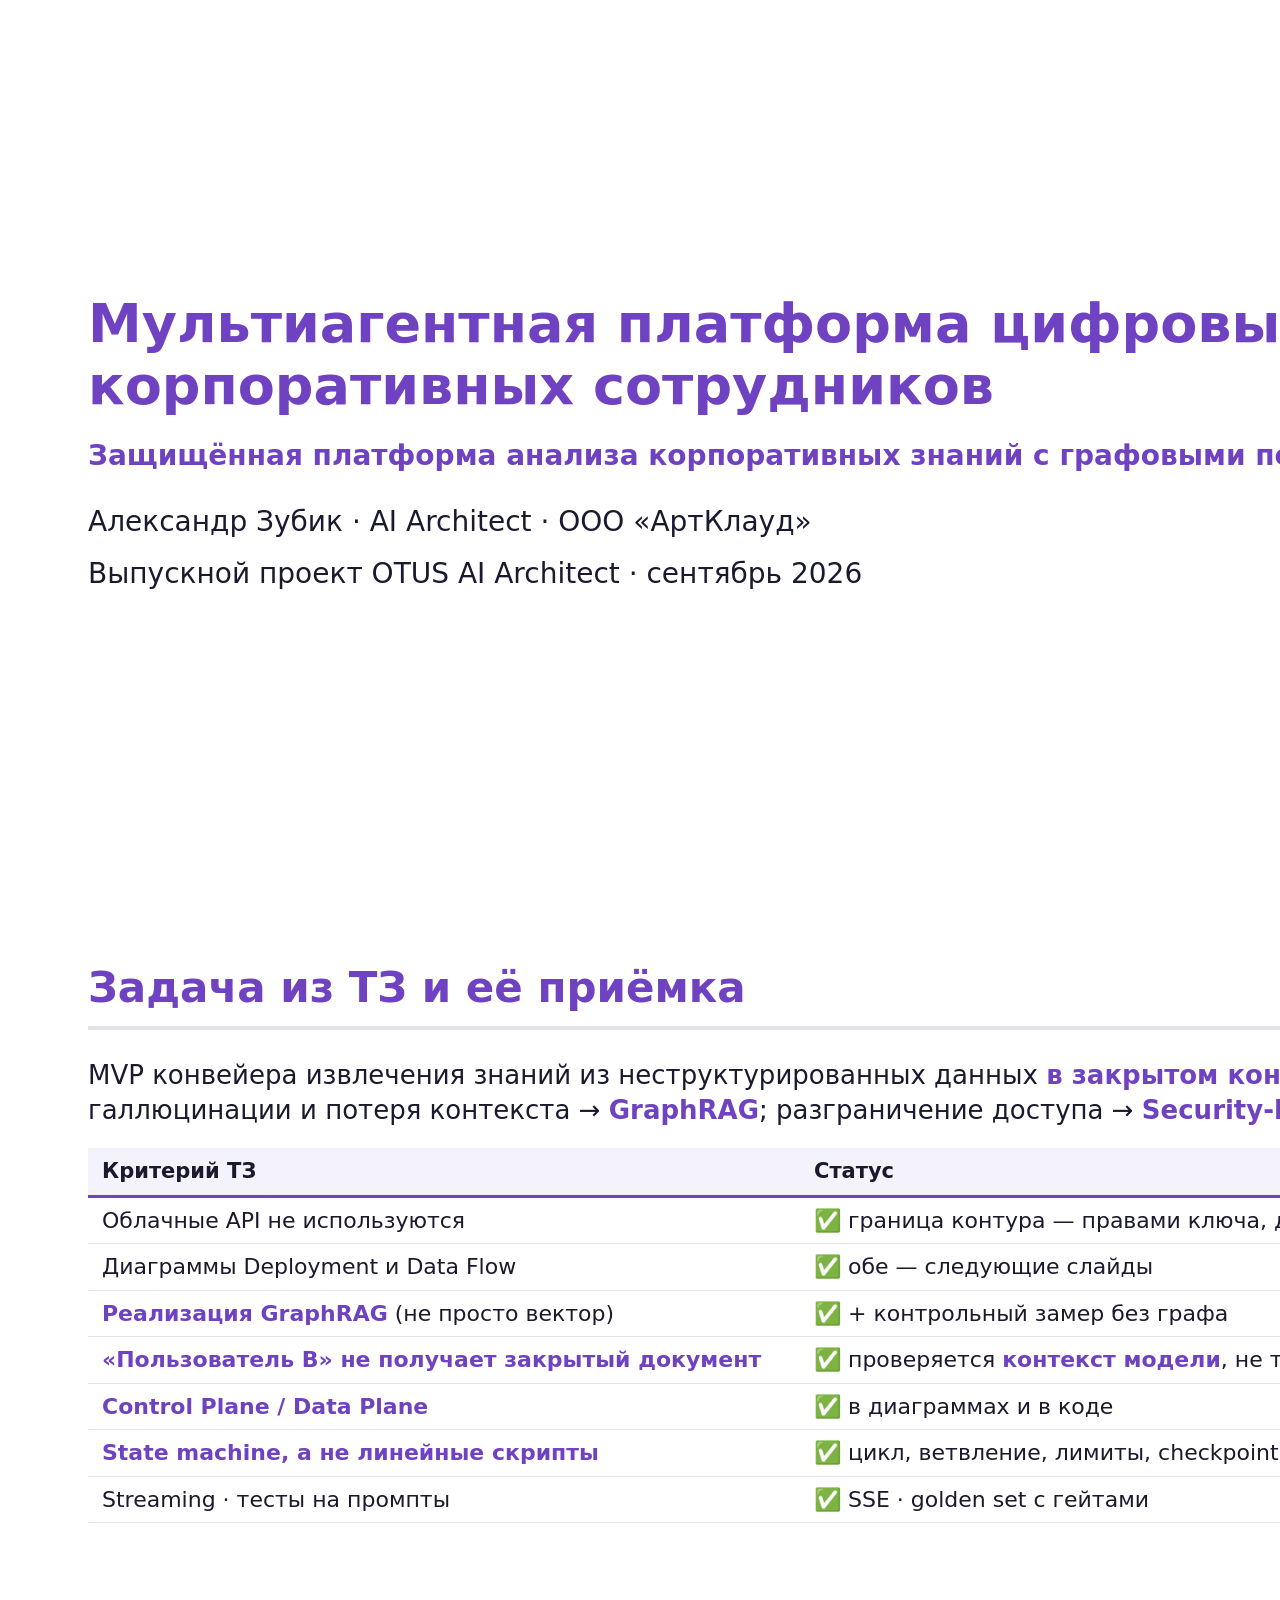
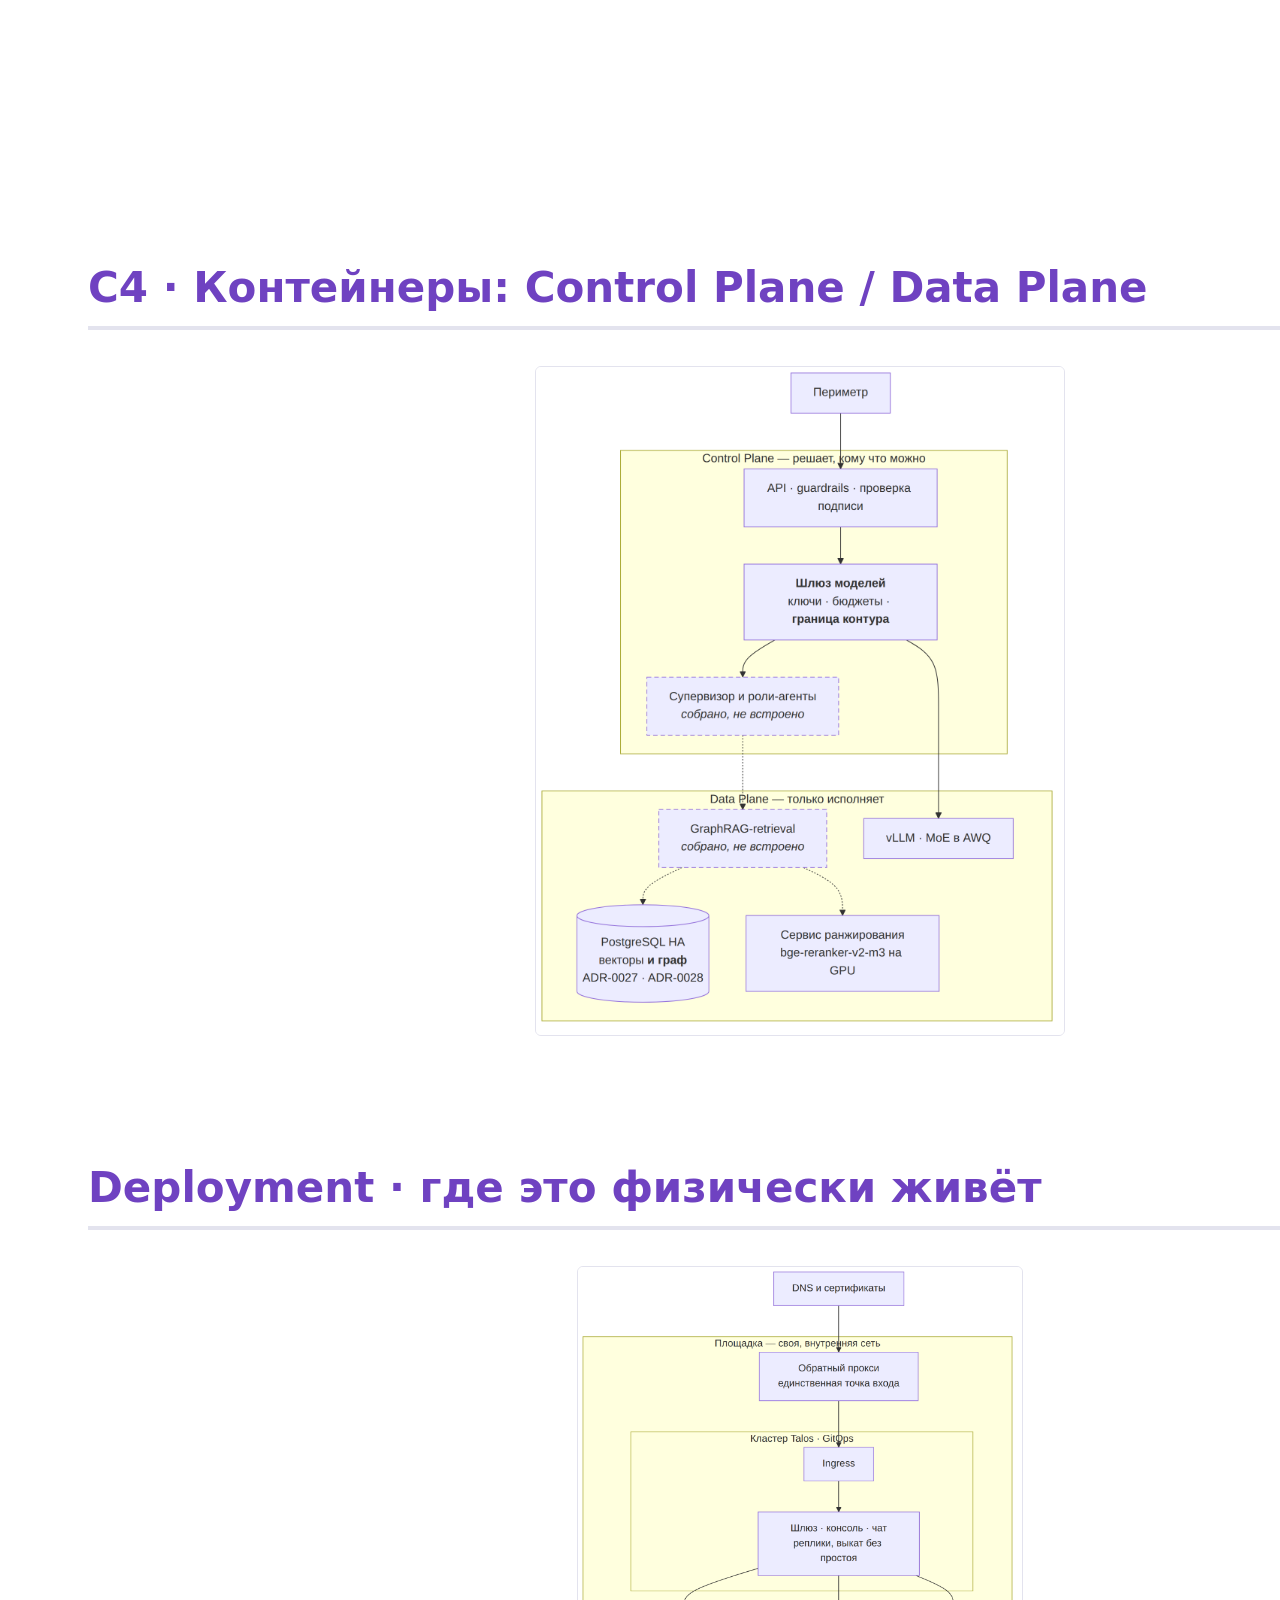
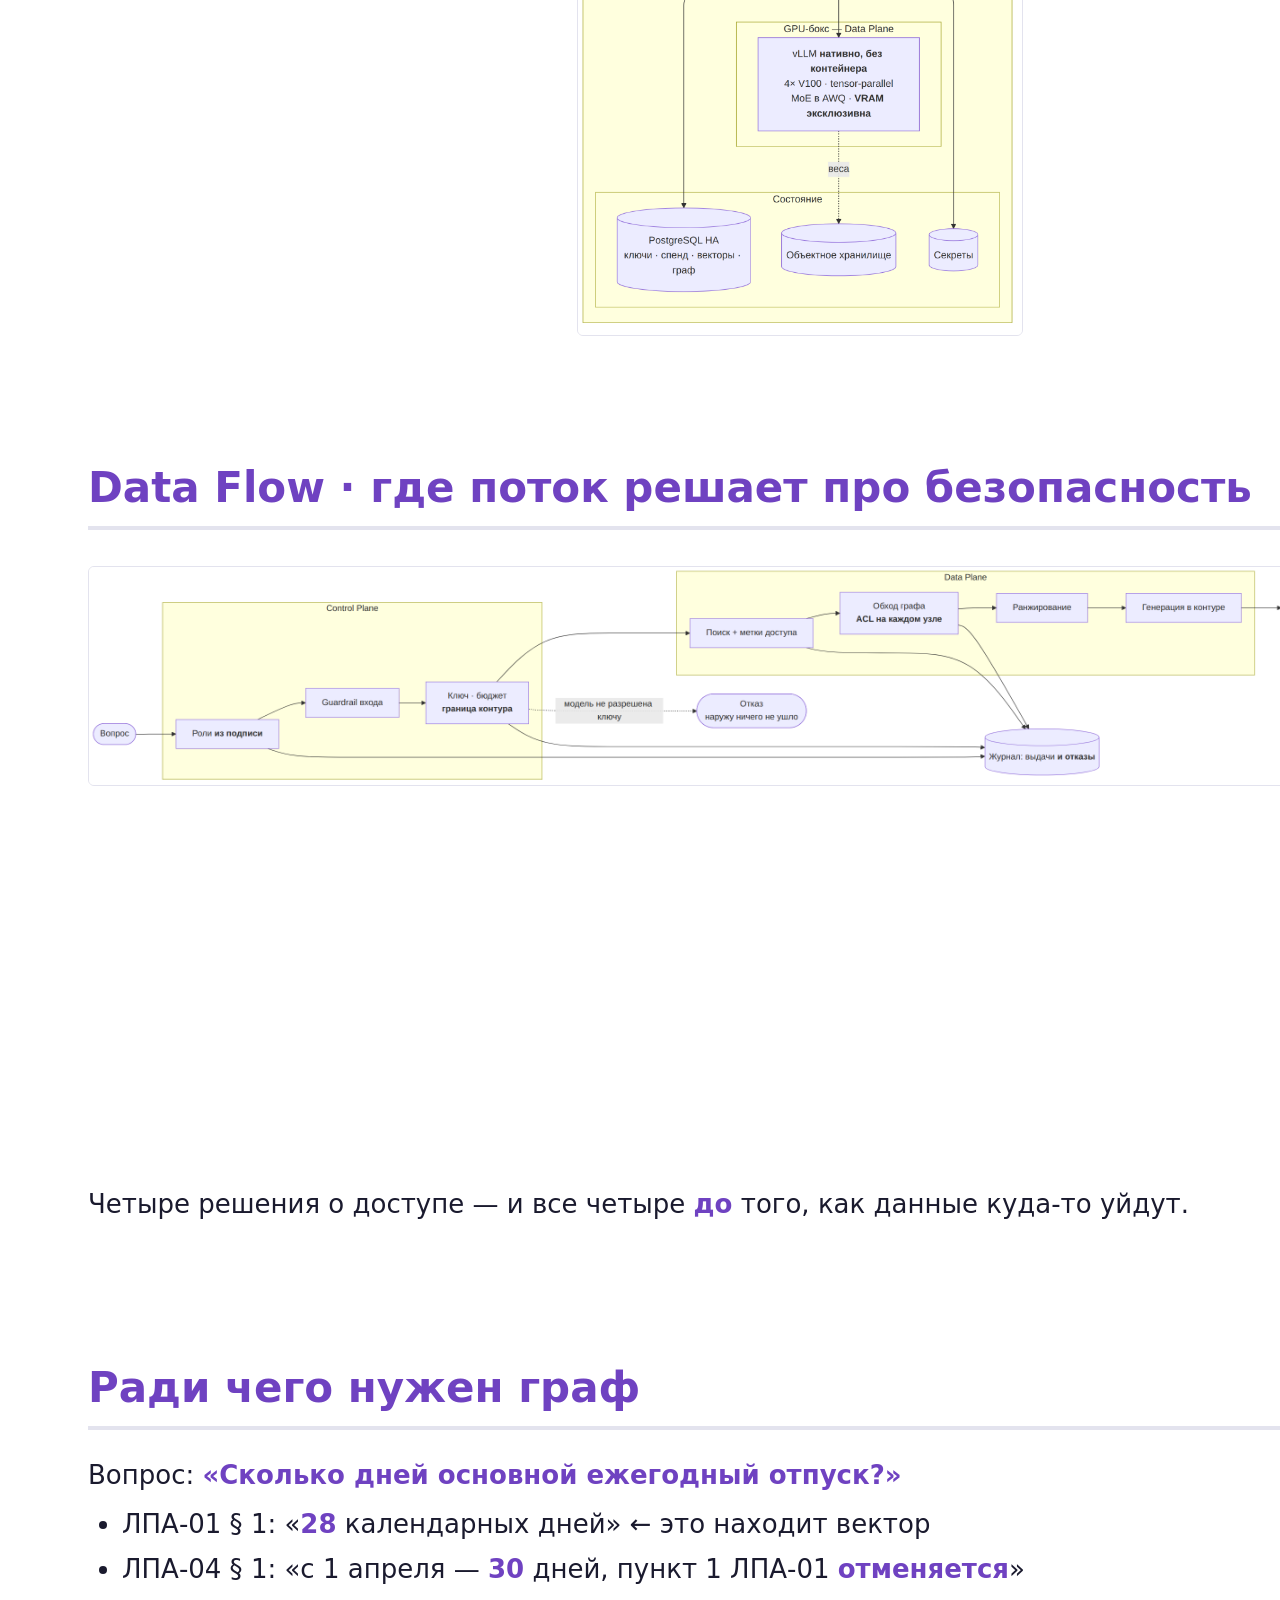
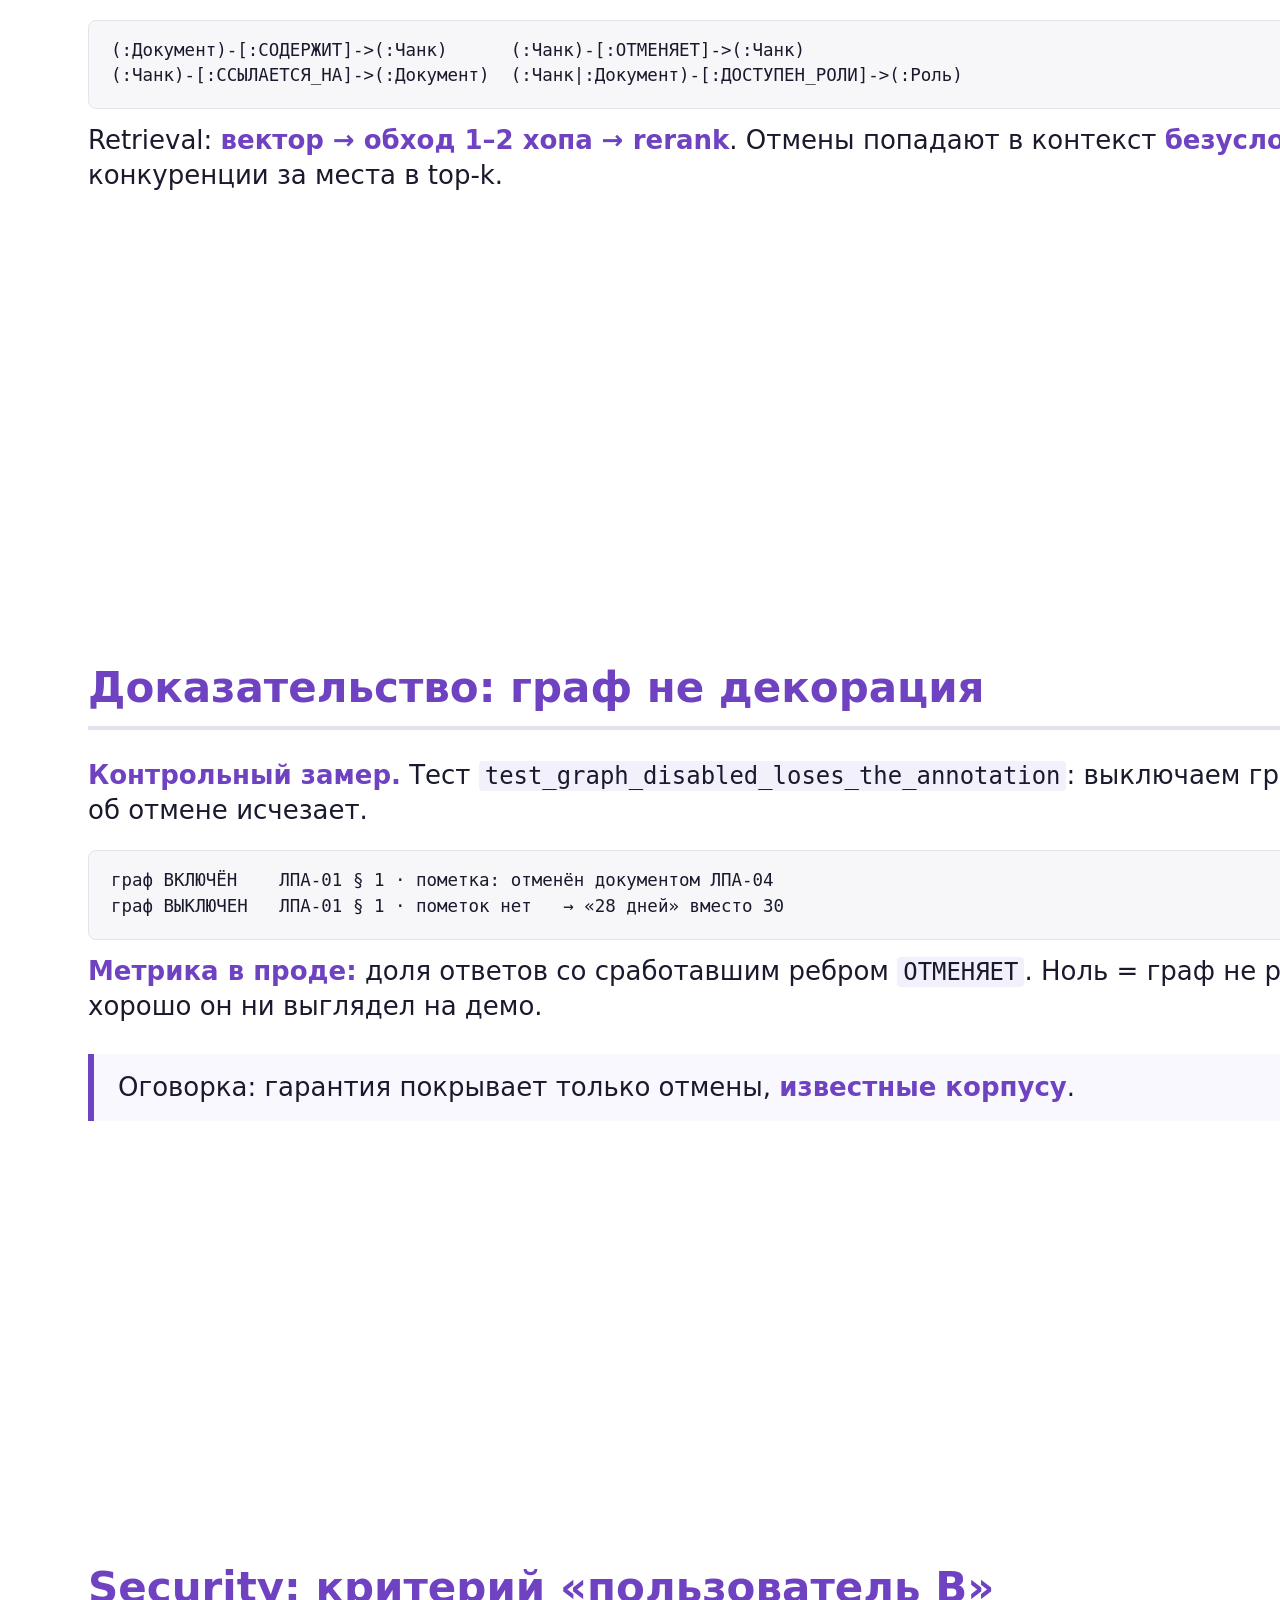
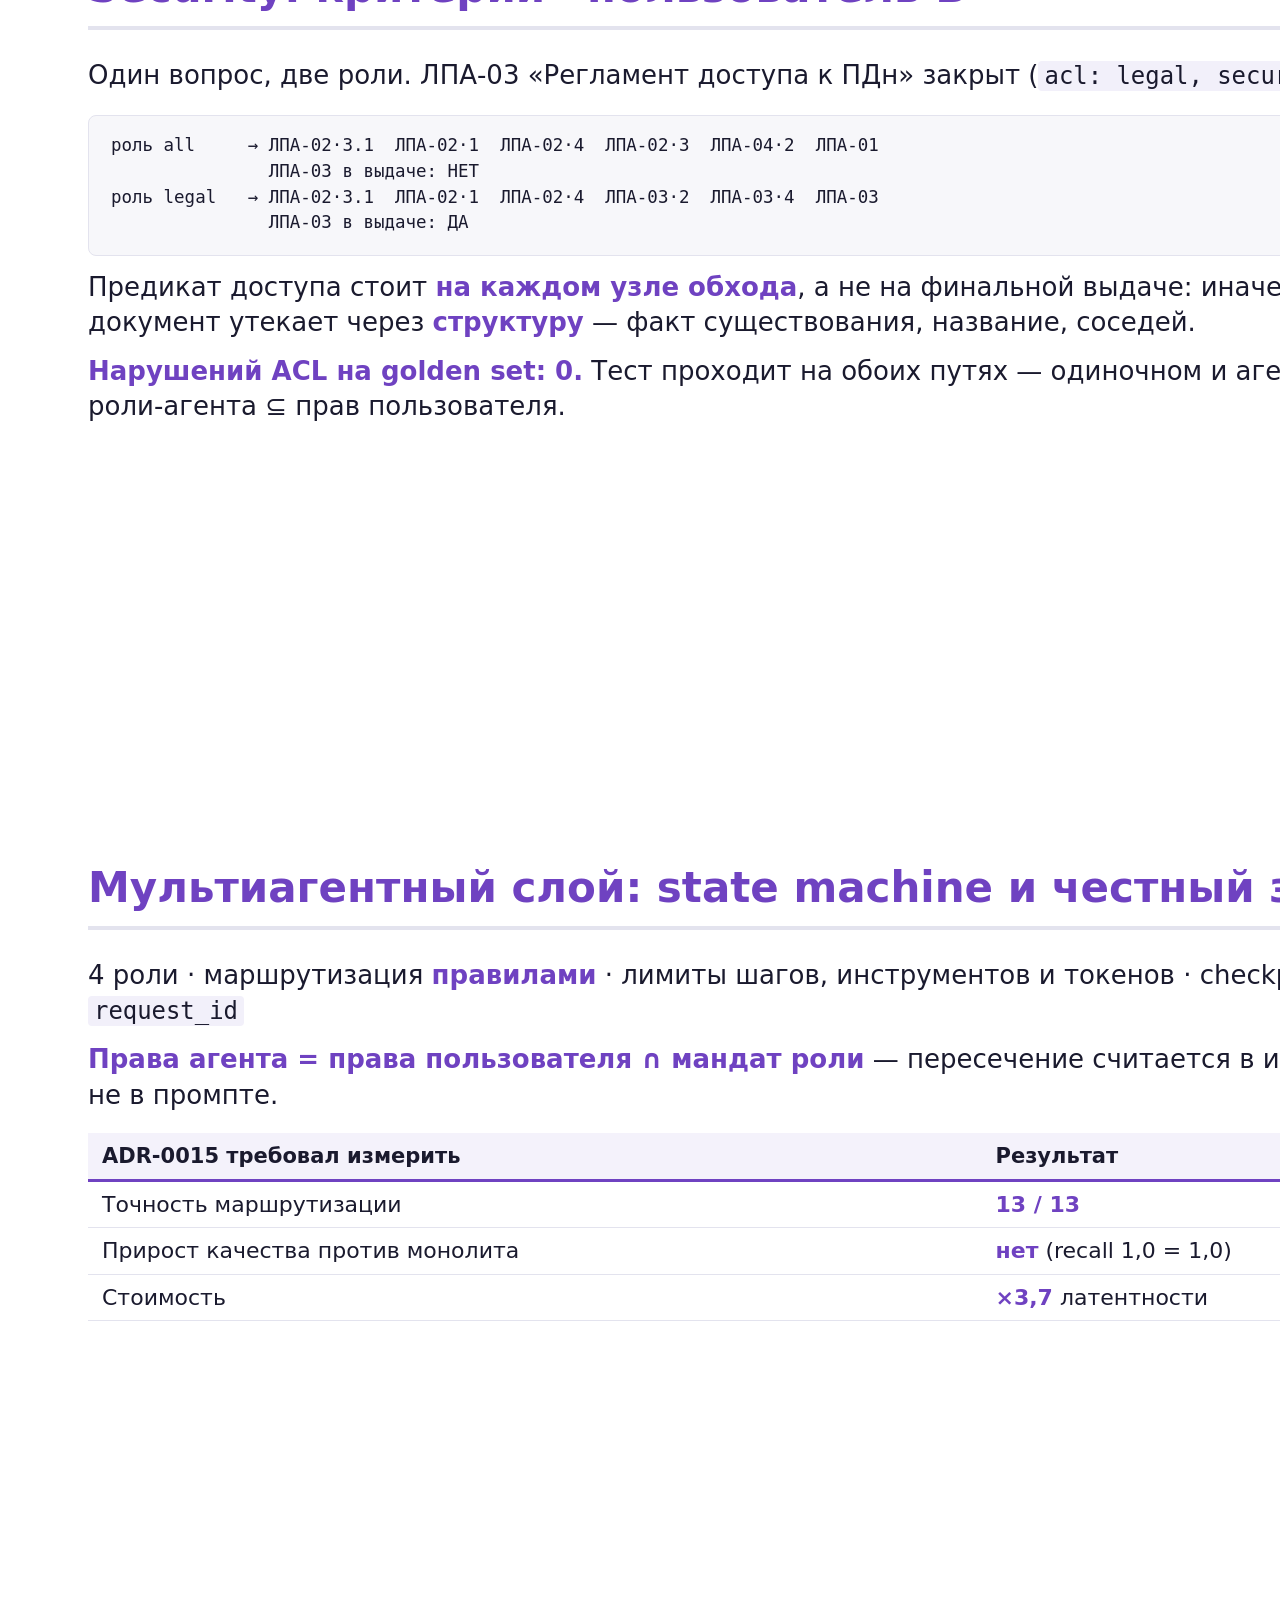
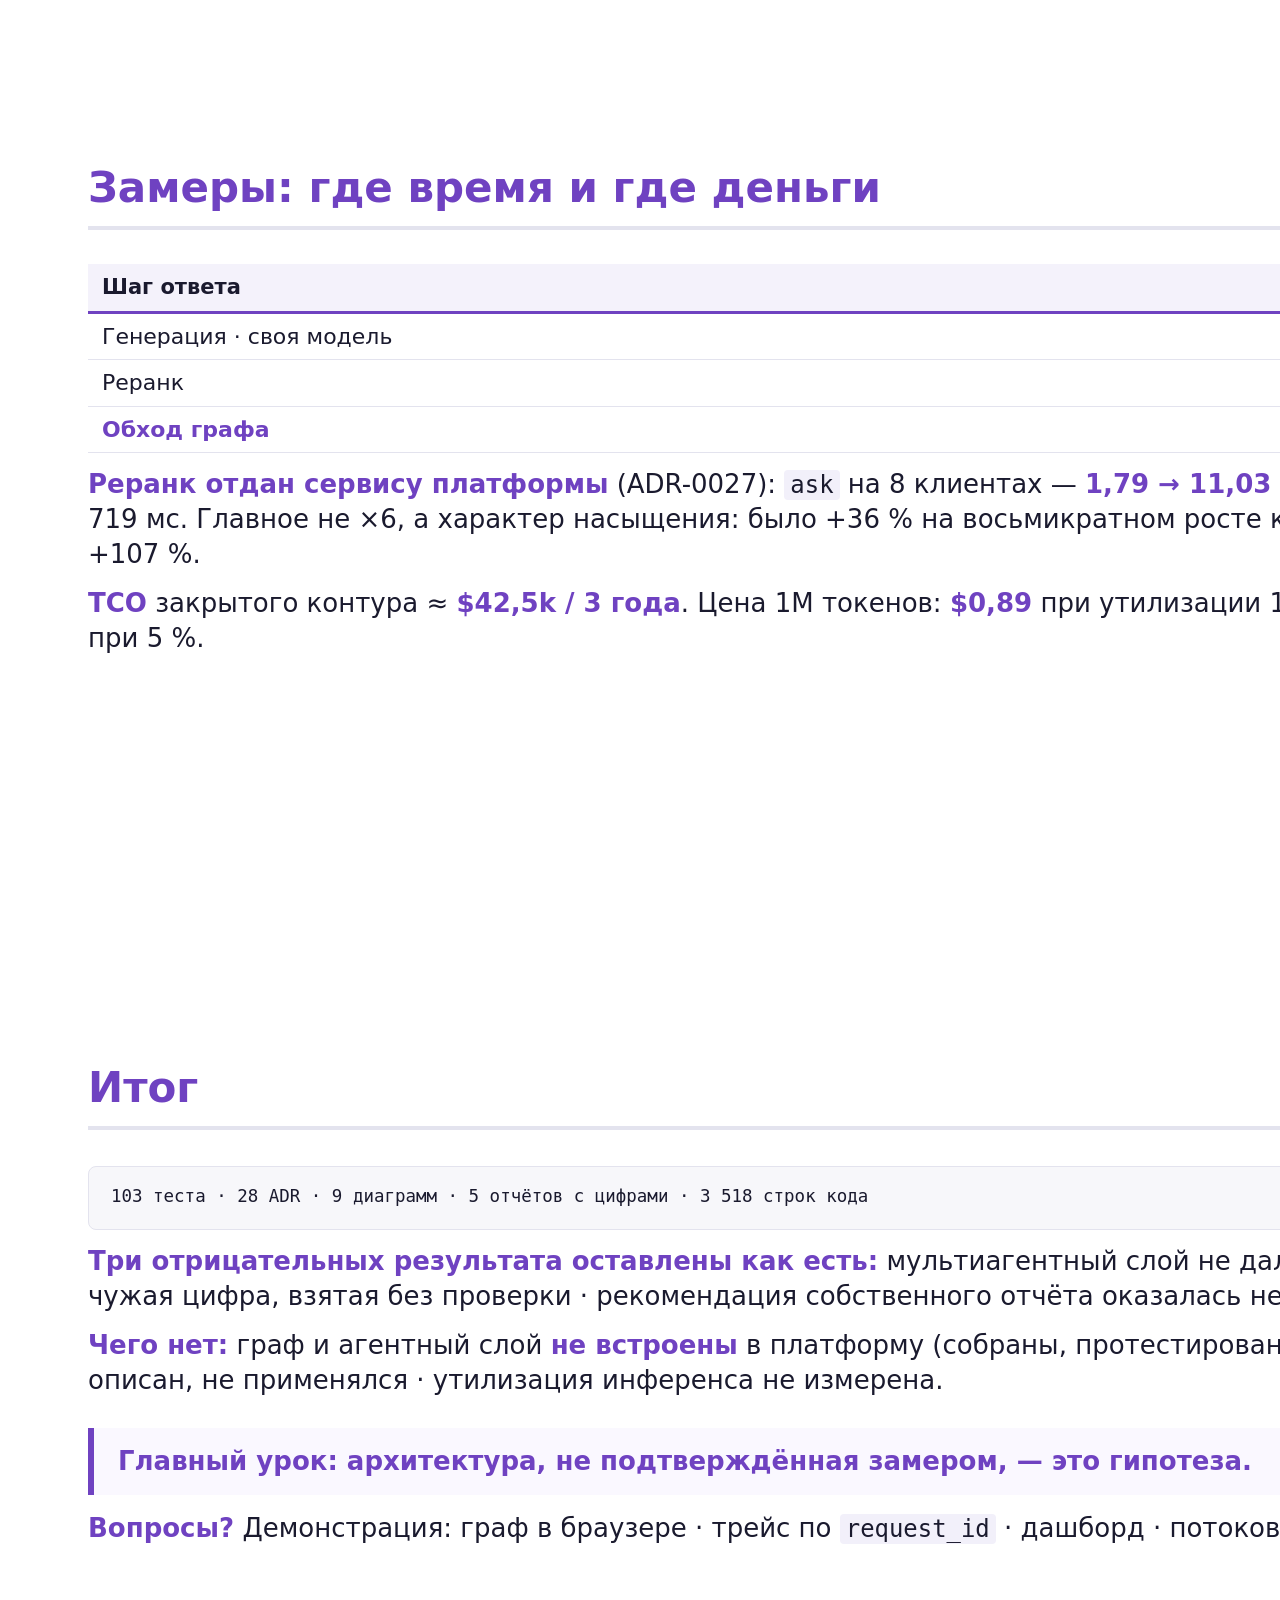
==== final-project/docs/presentation-5min.html @ 519d3b05 "feat(презентация): версия на регламент 5 минут — 11 слайдов и дословный сценарий Регламент защиты — " ====
<!doctype html>
<html lang="ru"><head><meta charset="utf-8">
<title>presentation-5min</title>
<style>
/* Слайды 16:9 для печати в PDF. Оформление по гайду шаблона OTUS:
   Roboto, «одна мысль — один слайд», фирменный фиолетовый акцент.
   Вся раскладка статическая, без JS: печать тогда детерминирована. */

@page { size: 1600px 900px; margin: 0; }

:root {
  --ink: #1a1a2e;
  --accent: #6f42c1;
  --muted: #5a5a6e;
  --line: #e3e3ee;
  --bg-soft: #faf8ff;
}

* { box-sizing: border-box; }

html, body {
  margin: 0; padding: 0;
  font-family: "Roboto", "Noto Sans", system-ui, sans-serif;
  color: var(--ink); background: #fff;
  -webkit-print-color-adjust: exact; print-color-adjust: exact;
}

body { counter-reset: slide; }

.slide {
  width: 1600px; height: 900px;
  padding: 64px 88px;
  page-break-after: always; break-after: page;
  overflow: hidden;
  display: flex; flex-direction: column; justify-content: flex-start;
  position: relative;
}
.slide:last-child { page-break-after: auto; }

/* Титульный слайд — единственный с заголовком первого уровня */
.slide h1 {
  font-size: 58px; line-height: 1.12; font-weight: 700;
  color: var(--accent); margin: 170px 0 28px;
}

.slide h2 {
  font-size: 42px; line-height: 1.15; font-weight: 700;
  color: var(--accent);
  margin: 0 0 28px; padding-bottom: 14px;
  border-bottom: 4px solid var(--line);
}

.slide h3 { font-size: 26px; color: var(--muted); margin: 18px 0 8px; }

.slide p, .slide li { font-size: 26px; line-height: 1.35; margin: 0 0 14px; }
.slide ul, .slide ol { margin: 0 0 14px; padding-left: 34px; }
.slide li { margin-bottom: 10px; }

.slide strong { color: var(--accent); font-weight: 700; }

/* Таблица — основной носитель содержания в этой деке */
.slide table {
  width: 100%; border-collapse: collapse;
  font-size: 22px; line-height: 1.25; margin: 6px 0 14px;
}
.slide th {
  background: #f4f2fb; border-bottom: 3px solid var(--accent);
  padding: 10px 14px; text-align: left; font-size: 21px;
}
.slide td { border-bottom: 1px solid var(--line); padding: 9px 14px; vertical-align: top; }

/* Цитата — акцентная мысль слайда */
.slide blockquote {
  margin: 16px 0; padding: 16px 24px;
  background: var(--bg-soft); border-left: 6px solid var(--accent);
  font-size: 26px; line-height: 1.3;
}
.slide blockquote p:last-child { margin-bottom: 0; }

.slide pre {
  margin: 8px 0 14px; padding: 18px 22px;
  background: #f7f7fa; border: 1px solid var(--line); border-radius: 8px;
  font-size: 19px; line-height: 1.35; overflow: hidden;
}
.slide code {
  font-family: "Roboto Mono", "DejaVu Sans Mono", ui-monospace, monospace;
  font-size: .92em;
}
.slide p code, .slide li code, .slide td code {
  background: #f2f0fa; padding: 1px 6px; border-radius: 4px;
}

/* Диаграммы: вписываем целиком, не растягивая */
.slide figure { margin: 8px 0 0; text-align: center; flex: 1; min-height: 0; }
.slide figure img { max-width: 100%; max-height: 100%; object-fit: contain; }
/* Страховка: любая картинка на слайде ограничена его размерами */
.slide img {
  max-width: 100%; max-height: 660px;
  object-fit: contain; display: block; margin: 0 auto;
  border: 1px solid var(--line); border-radius: 6px;
}

/* Номер слайда */
.slide::after {
  counter-increment: slide; content: counter(slide);
  position: absolute; right: 44px; bottom: 28px;
  font-size: 18px; color: var(--muted);
}

/* Титульный слайд — первый: центрируем по вертикали и даём заголовку воздух */
.slide:first-child { justify-content: center; }
.slide:first-child h2 {
  font-size: 54px;
  border-bottom: none;
  margin-bottom: 20px;
  padding-bottom: 0;
}
.slide:first-child p { font-size: 28px; }
.slide:first-child p:first-of-type { color: var(--muted); margin-bottom: 28px; }

</style>
</head><body>
<section class="slide">
<h2
id="мультиагентная-платформа-цифровых-корпоративных-сотрудников">Мультиагентная
платформа цифровых корпоративных сотрудников</h2>
<p><strong>Защищённая платформа анализа корпоративных знаний с графовыми
подходами</strong></p>
<p>Александр Зубик · AI Architect · ООО «АртКлауд»</p>
<p>Выпускной проект OTUS AI Architect · сентябрь 2026</p>
</section>
<section class="slide">
<h2 id="задача-из-тз-и-её-приёмка">Задача из ТЗ и её приёмка</h2>
<p>MVP конвейера извлечения знаний из неструктурированных данных
<strong>в закрытом контуре</strong>: галлюцинации и потеря контекста →
<strong>GraphRAG</strong>; разграничение доступа →
<strong>Security-by-Design</strong>.</p>
<table>
<colgroup>
<col style="width: 50%" />
<col style="width: 50%" />
</colgroup>
<thead>
<tr class="header">
<th>Критерий ТЗ</th>
<th>Статус</th>
</tr>
</thead>
<tbody>
<tr class="odd">
<td>Облачные API не используются</td>
<td>✅ граница контура — правами ключа, до вызова</td>
</tr>
<tr class="even">
<td>Диаграммы Deployment и Data Flow</td>
<td>✅ обе — следующие слайды</td>
</tr>
<tr class="odd">
<td><strong>Реализация GraphRAG</strong> (не просто вектор)</td>
<td>✅ + контрольный замер без графа</td>
</tr>
<tr class="even">
<td><strong>«Пользователь B» не получает закрытый документ</strong></td>
<td>✅ проверяется <strong>контекст модели</strong>, не текст
ответа</td>
</tr>
<tr class="odd">
<td><strong>Control Plane / Data Plane</strong></td>
<td>✅ в диаграммах и в коде</td>
</tr>
<tr class="even">
<td><strong>State machine, а не линейные скрипты</strong></td>
<td>✅ цикл, ветвление, лимиты, checkpointer</td>
</tr>
<tr class="odd">
<td>Streaming · тесты на промпты</td>
<td>✅ SSE · golden set с гейтами</td>
</tr>
</tbody>
</table>
</section>
<section class="slide">
<h2 id="c4-контейнеры-control-plane-data-plane">C4 · Контейнеры: Control
Plane / Data Plane</h2>
<figure><img src="[data-uri]" alt=""></figure>
</section>
<section class="slide">
<h2 id="deployment-где-это-физически-живёт">Deployment · где это
физически живёт</h2>
<figure><img src="[data-uri]" alt=""></figure>
</section>
<section class="slide">
<h2 id="data-flow-где-поток-решает-про-безопасность">Data Flow · где
поток решает про безопасность</h2>
<figure><img src="[data-uri]" alt=""></figure>
<p>Четыре решения о доступе — и все четыре <strong>до</strong> того, как
данные куда-то уйдут.</p>
</section>
<section class="slide">
<h2 id="ради-чего-нужен-граф">Ради чего нужен граф</h2>
<p>Вопрос: <strong>«Сколько дней основной ежегодный
отпуск?»</strong></p>
<ul>
<li>ЛПА-01 § 1: «<strong>28</strong> календарных дней» ← это находит
вектор</li>
<li>ЛПА-04 § 1: «с 1 апреля — <strong>30</strong> дней, пункт 1 ЛПА-01
<strong>отменяется</strong>»</li>
</ul>
<pre><code>(:Документ)-[:СОДЕРЖИТ]-&gt;(:Чанк)      (:Чанк)-[:ОТМЕНЯЕТ]-&gt;(:Чанк)
(:Чанк)-[:ССЫЛАЕТСЯ_НА]-&gt;(:Документ)  (:Чанк|:Документ)-[:ДОСТУПЕН_РОЛИ]-&gt;(:Роль)</code></pre>
<p>Retrieval: <strong>вектор → обход 1–2 хопа → rerank</strong>. Отмены
попадают в контекст <strong>безусловно</strong>, вне конкуренции за
места в top-k.</p>
</section>
<section class="slide">
<h2 id="доказательство-граф-не-декорация">Доказательство: граф не
декорация</h2>
<p><strong>Контрольный замер.</strong> Тест
<code>test_graph_disabled_loses_the_annotation</code>: выключаем граф —
пометка об отмене исчезает.</p>
<pre><code>граф ВКЛЮЧЁН    ЛПА-01 § 1 · пометка: отменён документом ЛПА-04
граф ВЫКЛЮЧЕН   ЛПА-01 § 1 · пометок нет   → «28 дней» вместо 30</code></pre>
<p><strong>Метрика в проде:</strong> доля ответов со сработавшим ребром
<code>ОТМЕНЯЕТ</code>. Ноль = граф не работает, как бы хорошо он ни
выглядел на демо.</p>
<blockquote>
<p>Оговорка: гарантия покрывает только отмены, <strong>известные
корпусу</strong>.</p>
</blockquote>
</section>
<section class="slide">
<h2 id="security-критерий-пользователь-b">Security: критерий
«пользователь B»</h2>
<p>Один вопрос, две роли. ЛПА-03 «Регламент доступа к ПДн» закрыт
(<code>acl: legal, security</code>).</p>
<pre><code>роль all     → ЛПА-02·3.1  ЛПА-02·1  ЛПА-02·4  ЛПА-02·3  ЛПА-04·2  ЛПА-01
               ЛПА-03 в выдаче: НЕТ
роль legal   → ЛПА-02·3.1  ЛПА-02·1  ЛПА-02·4  ЛПА-03·2  ЛПА-03·4  ЛПА-03
               ЛПА-03 в выдаче: ДА</code></pre>
<p>Предикат доступа стоит <strong>на каждом узле обхода</strong>, а не
на финальной выдаче: иначе закрытый документ утекает через
<strong>структуру</strong> — факт существования, название, соседей.</p>
<p><strong>Нарушений ACL на golden set: 0.</strong> Тест проходит на
обоих путях — одиночном и агентном; мандат роли-агента ⊆ прав
пользователя.</p>
</section>
<section class="slide">
<h2
id="мультиагентный-слой-state-machine-и-честный-замер">Мультиагентный
слой: state machine и честный замер</h2>
<p>4 роли · маршрутизация <strong>правилами</strong> · лимиты шагов,
инструментов и токенов · checkpointer по <code>request_id</code></p>
<p><strong>Права агента = права пользователя ∩ мандат роли</strong> —
пересечение считается в инструменте, а не в промпте.</p>
<table>
<thead>
<tr class="header">
<th>ADR-0015 требовал измерить</th>
<th>Результат</th>
</tr>
</thead>
<tbody>
<tr class="odd">
<td>Точность маршрутизации</td>
<td><strong>13 / 13</strong></td>
</tr>
<tr class="even">
<td>Прирост качества против монолита</td>
<td><strong>нет</strong> (recall 1,0 = 1,0)</td>
</tr>
<tr class="odd">
<td>Стоимость</td>
<td><strong>×3,7</strong> латентности</td>
</tr>
</tbody>
</table>
</section>
<section class="slide">
<h2 id="замеры-где-время-и-где-деньги">Замеры: где время и где
деньги</h2>
<table>
<thead>
<tr class="header">
<th>Шаг ответа</th>
<th style="text-align: right;">Доля</th>
</tr>
</thead>
<tbody>
<tr class="odd">
<td>Генерация · своя модель</td>
<td style="text-align: right;">68 %</td>
</tr>
<tr class="even">
<td>Реранк</td>
<td style="text-align: right;">30 %</td>
</tr>
<tr class="odd">
<td><strong>Обход графа</strong></td>
<td style="text-align: right;"><strong>0,3 %</strong></td>
</tr>
</tbody>
</table>
<p><strong>Реранк отдан сервису платформы</strong> (ADR-0027):
<code>ask</code> на 8 клиентах — <strong>1,79 → 11,03 RPS</strong>, 4
369 → 719 мс. Главное не ×6, а характер насыщения: было +36 % на
восьмикратном росте клиентов, стало +107 %.</p>
<p><strong>TCO</strong> закрытого контура ≈ <strong>$42,5k / 3
года</strong>. Цена 1M токенов: <strong>$0,89</strong> при утилизации
100 % и <strong>$17,78</strong> при 5 %.</p>
</section>
<section class="slide">
<h2 id="итог">Итог</h2>
<pre><code>103 теста · 28 ADR · 9 диаграмм · 5 отчётов с цифрами · 3 518 строк кода</code></pre>
<p><strong>Три отрицательных результата оставлены как есть:</strong>
мультиагентный слой не дал прироста · чужая цифра, взятая без проверки ·
рекомендация собственного отчёта оказалась не той.</p>
<p><strong>Чего нет:</strong> граф и агентный слой <strong>не
встроены</strong> в платформу (собраны, протестированы) · red teaming
описан, не применялся · утилизация инференса не измерена.</p>
<blockquote>
<p><strong>Главный урок: архитектура, не подтверждённая замером, — это
гипотеза.</strong></p>
</blockquote>
<p><strong>Вопросы?</strong> Демонстрация: граф в браузере · трейс по
<code>request_id</code> · дашборд · потоковый ответ.</p>
</section>
</body></html>
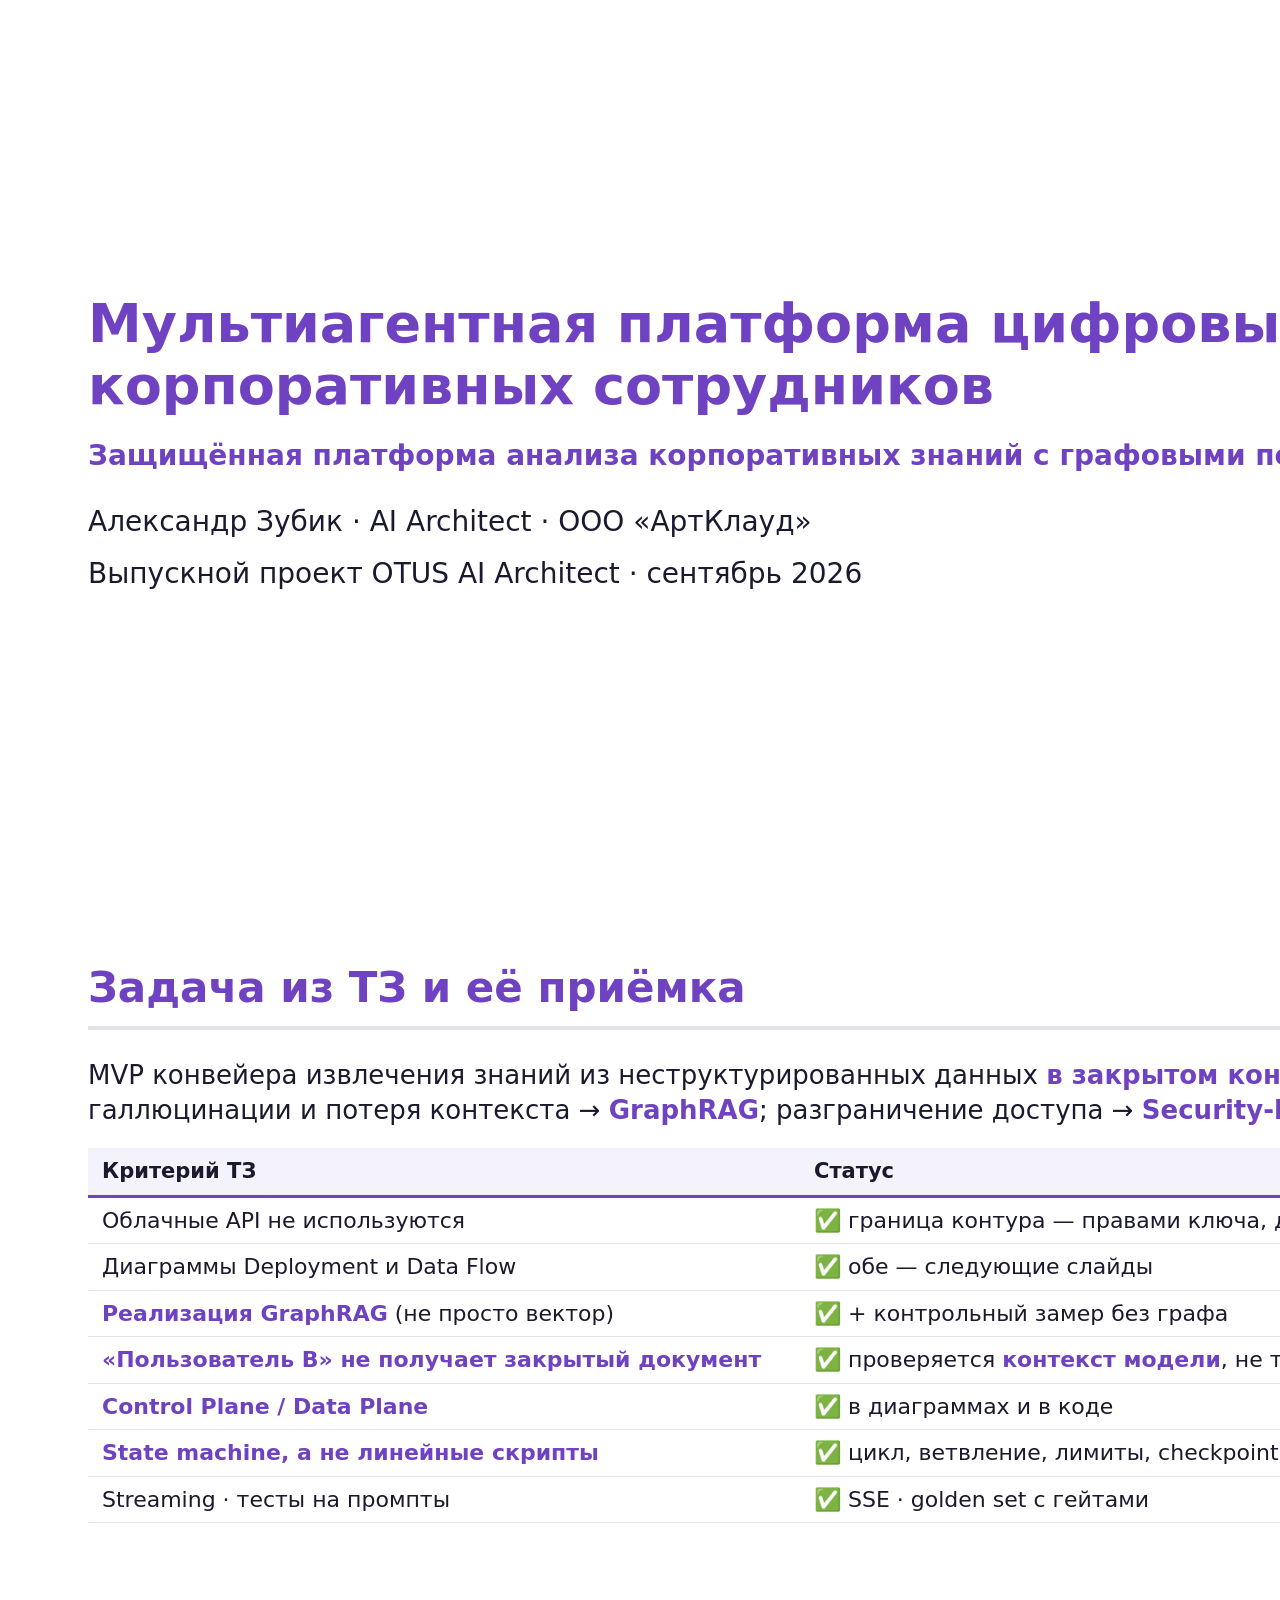
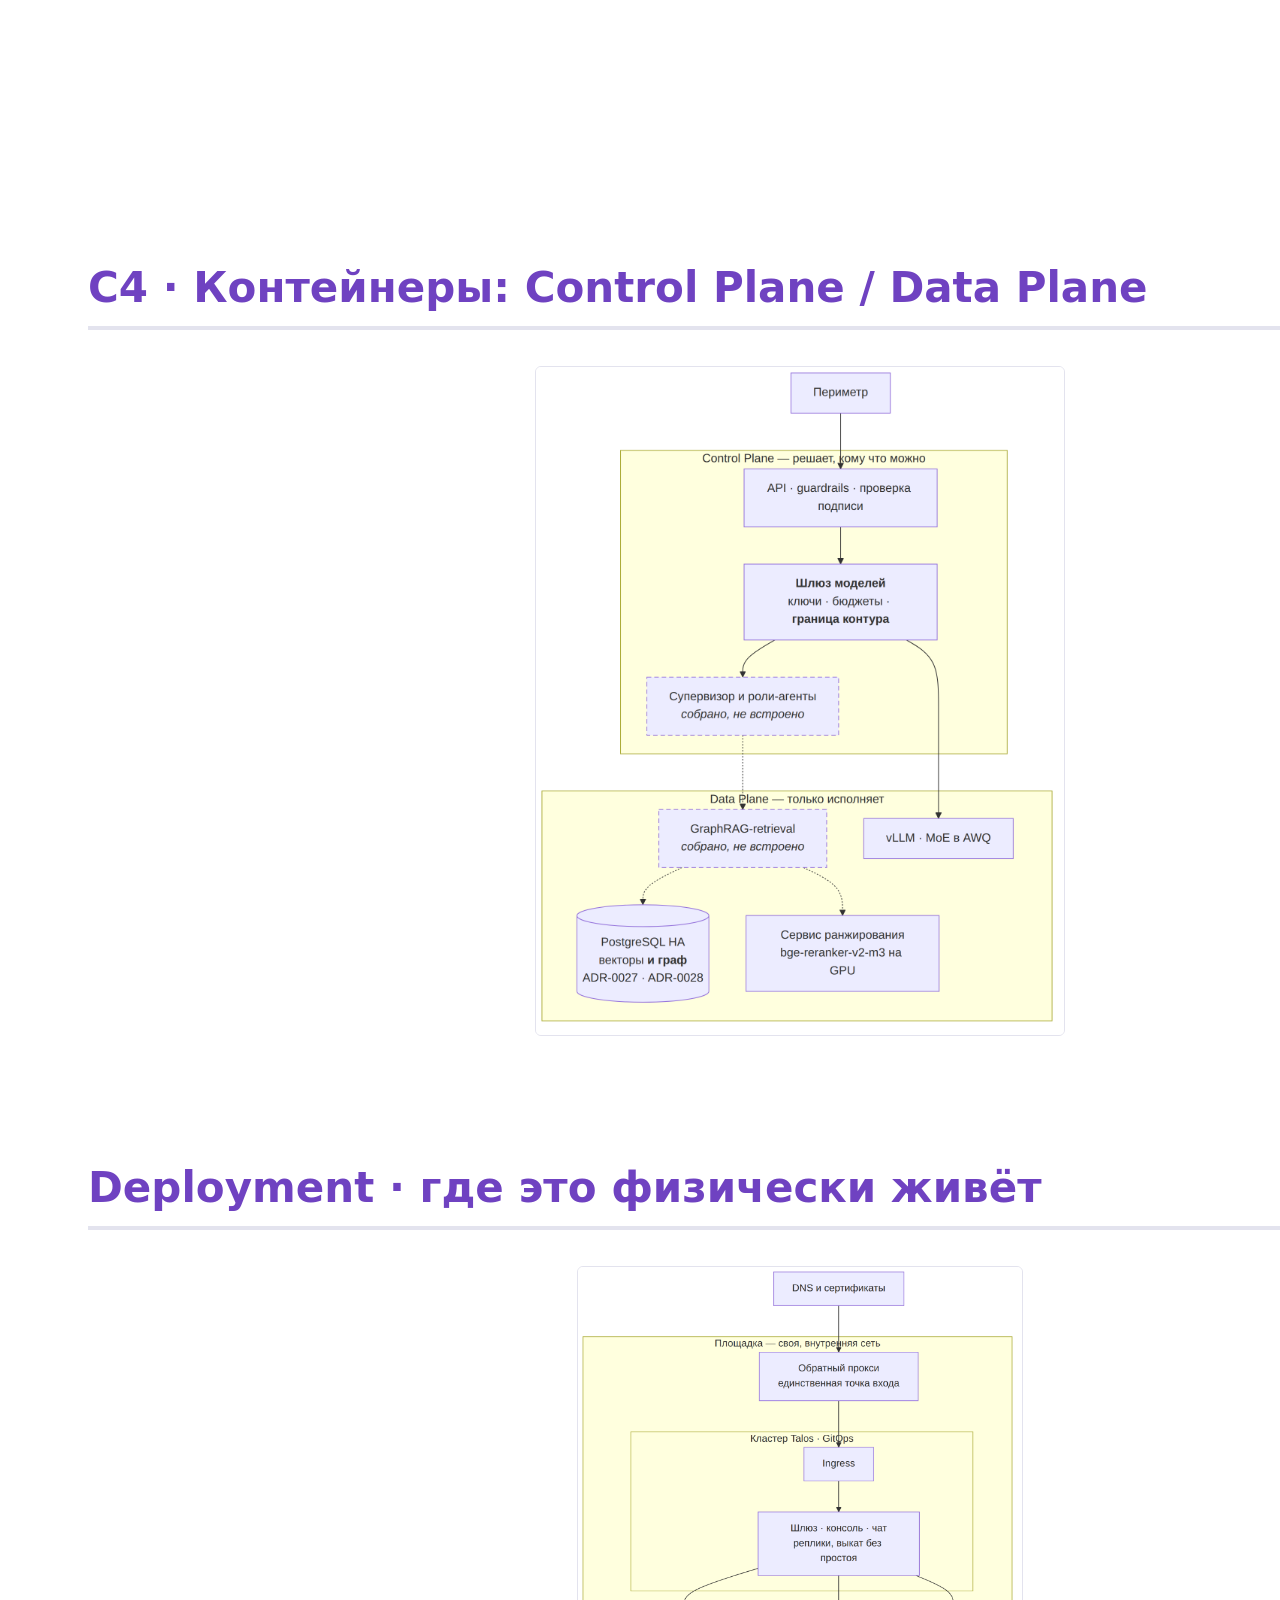
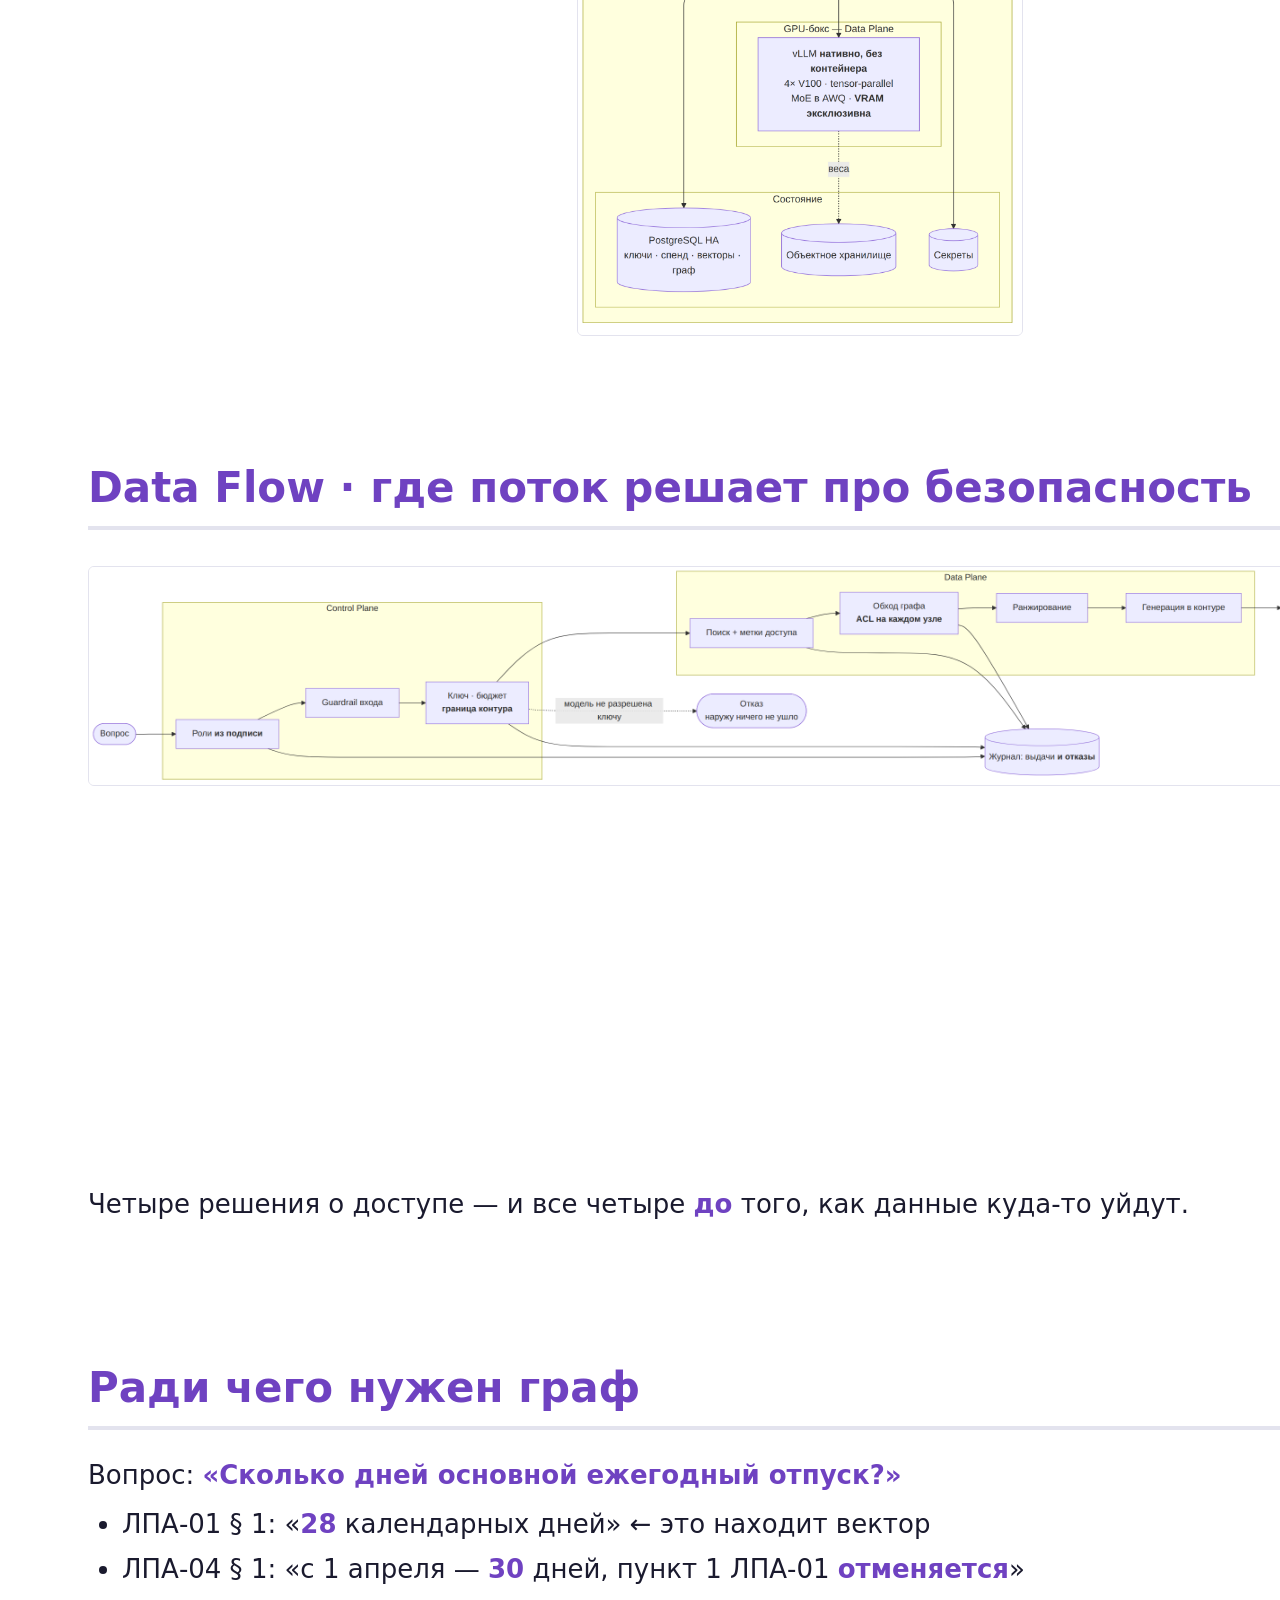
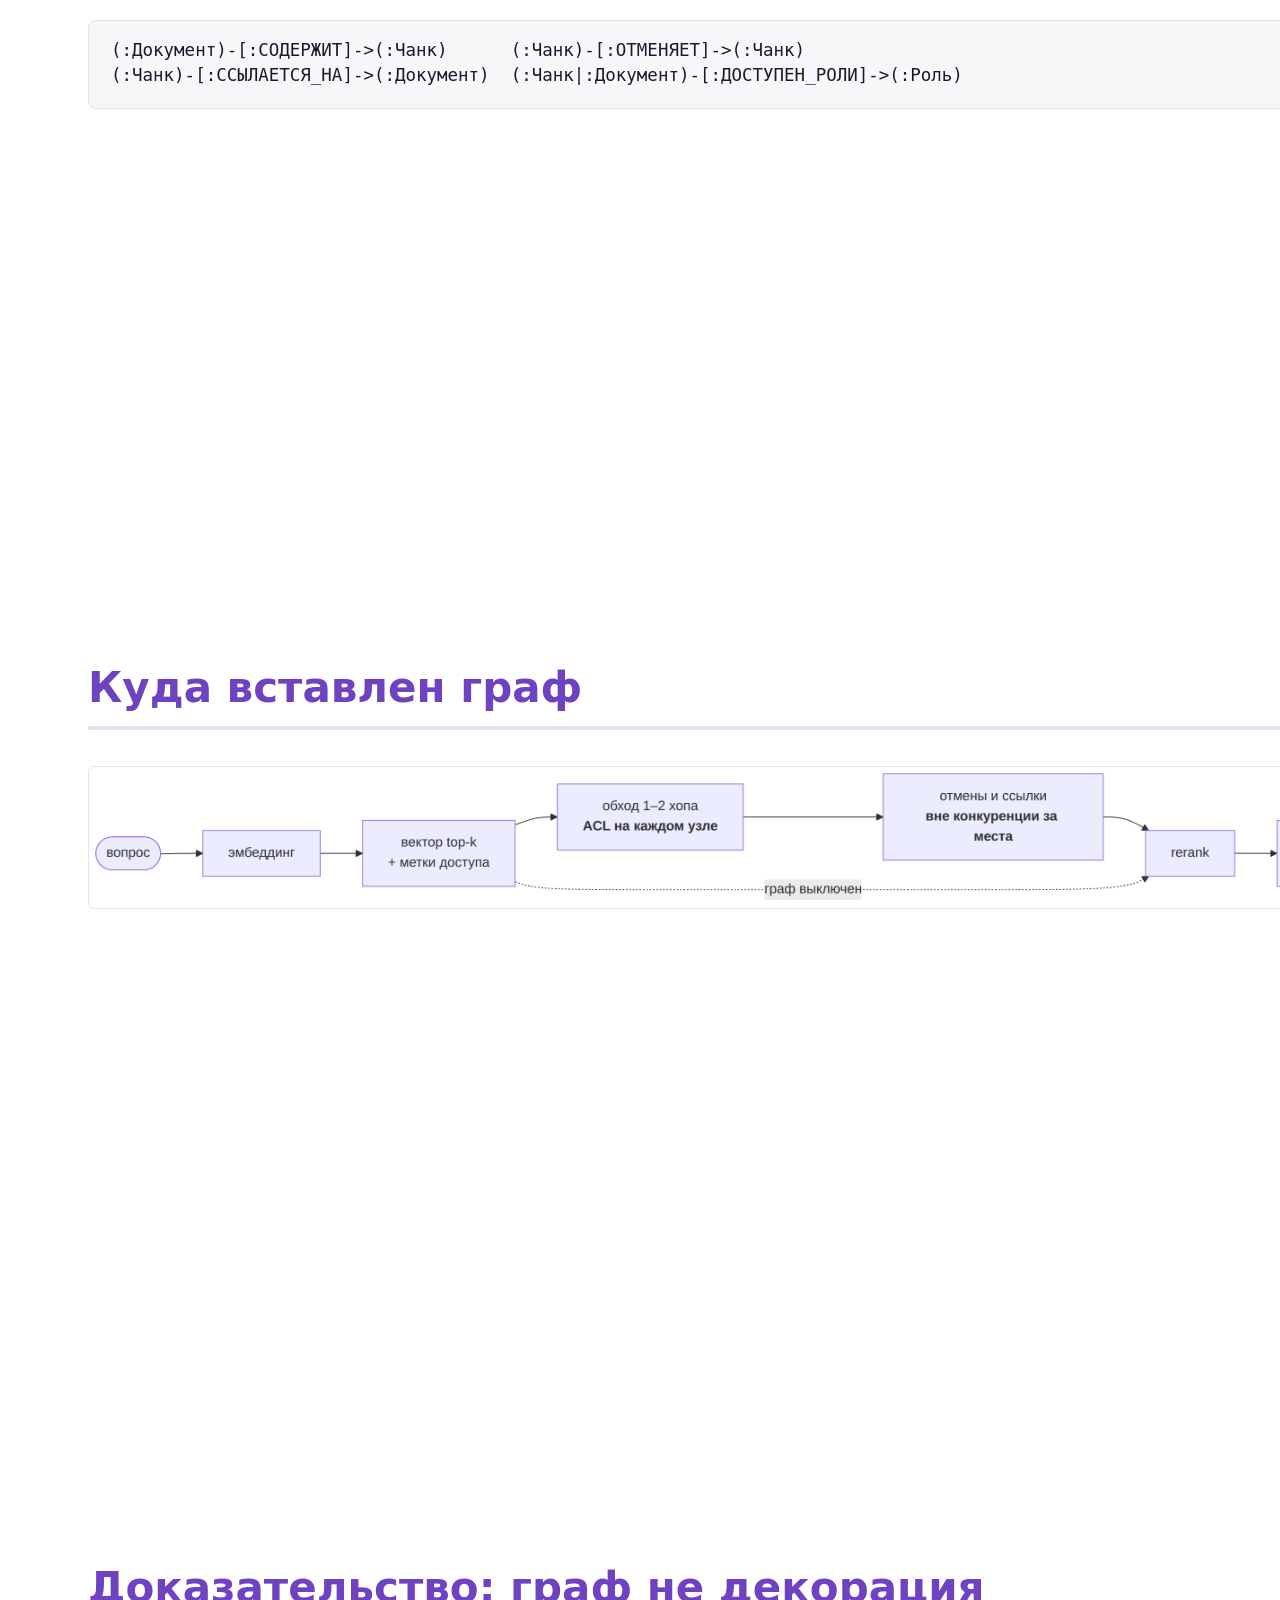
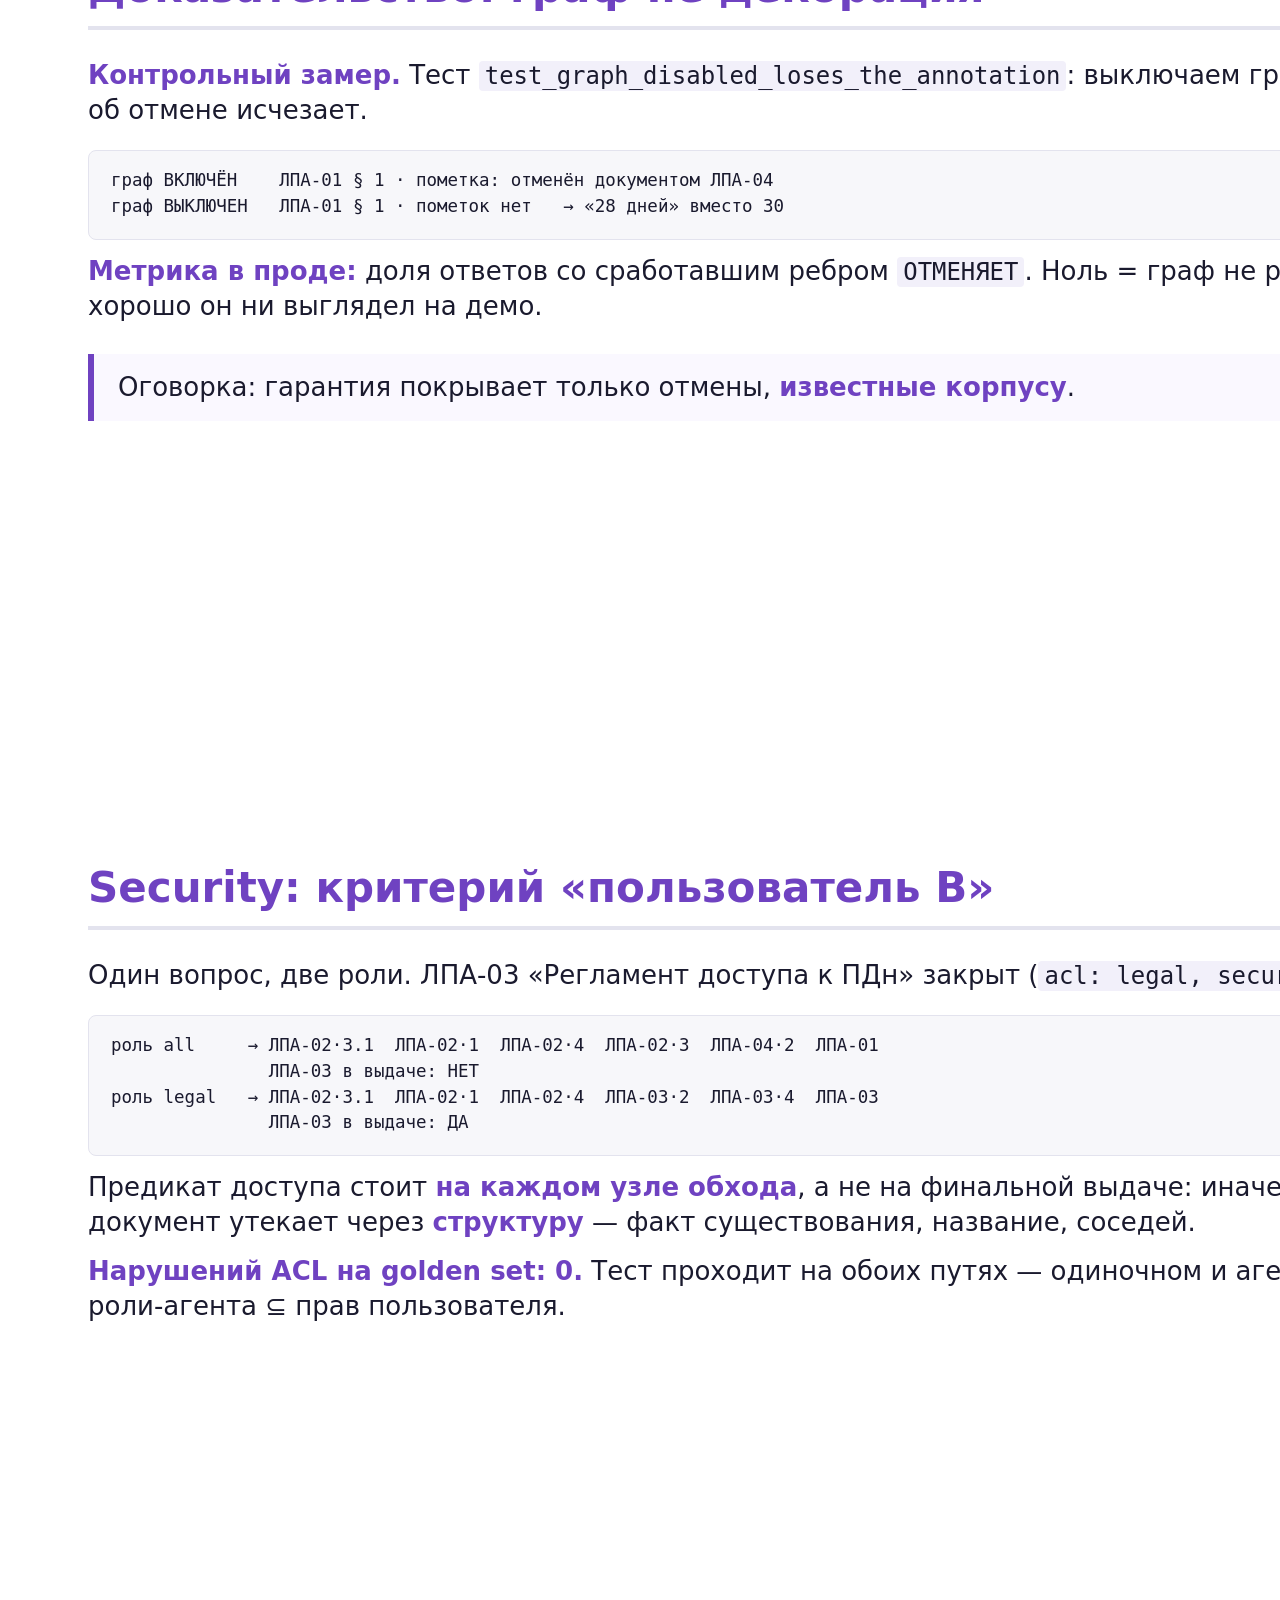
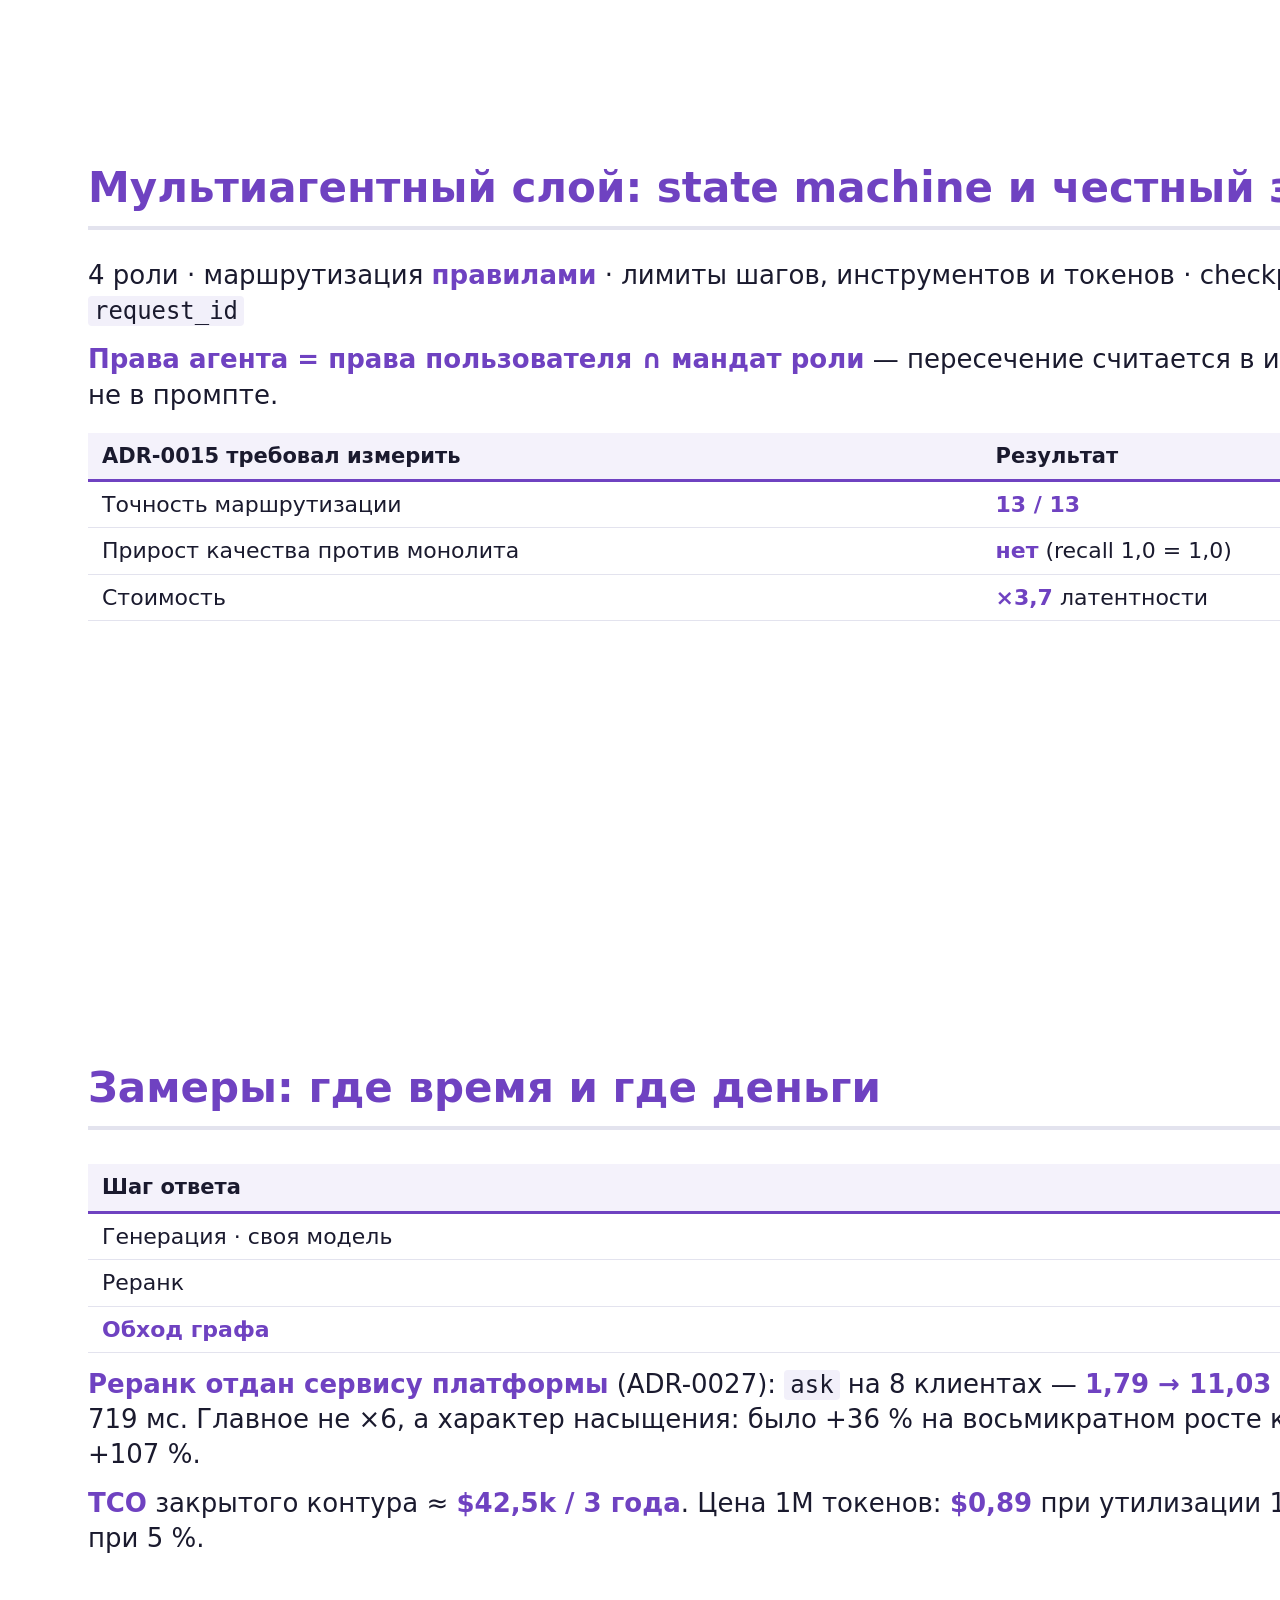
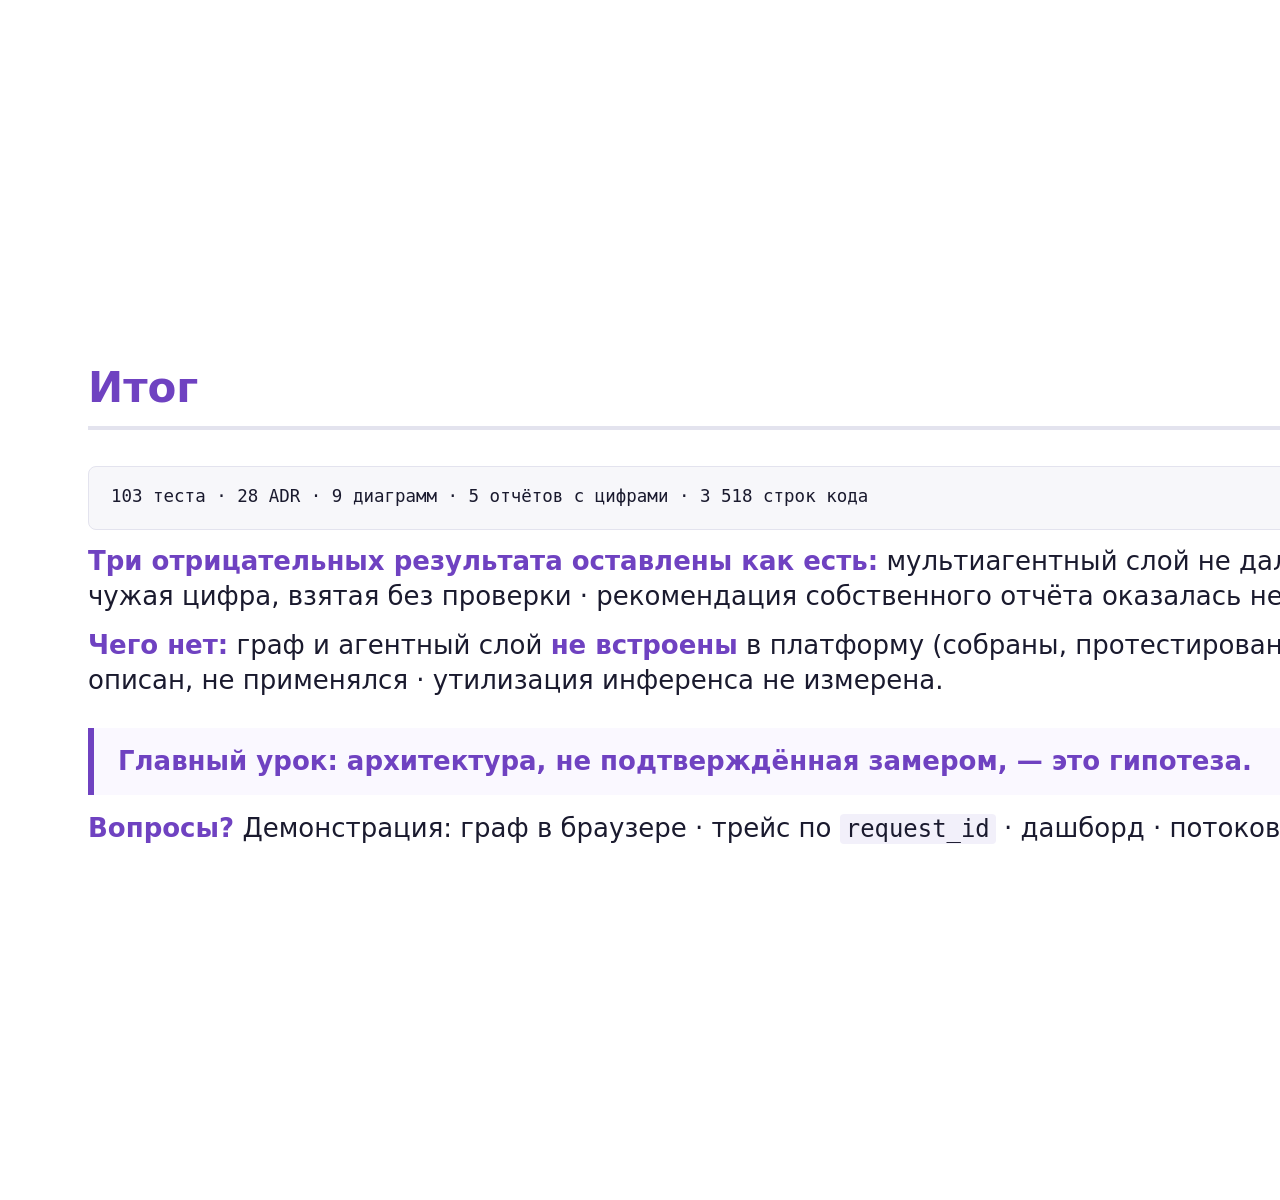
==== commit 4d200382: "feat(финал): +8 схем в большую деку, схема retrieval в короткую, поправка ADR-0028 по факту Схемы. Б" ====
--- a/final-project/docs/presentation-5min.html
+++ b/final-project/docs/presentation-5min.html
@@ -208,9 +208,10 @@
 </ul>
 <pre><code>(:Документ)-[:СОДЕРЖИТ]-&gt;(:Чанк)      (:Чанк)-[:ОТМЕНЯЕТ]-&gt;(:Чанк)
 (:Чанк)-[:ССЫЛАЕТСЯ_НА]-&gt;(:Документ)  (:Чанк|:Документ)-[:ДОСТУПЕН_РОЛИ]-&gt;(:Роль)</code></pre>
-<p>Retrieval: <strong>вектор → обход 1–2 хопа → rerank</strong>. Отмены
-попадают в контекст <strong>безусловно</strong>, вне конкуренции за
-места в top-k.</p>
+</section>
+<section class="slide">
+<h2 id="куда-вставлен-граф">Куда вставлен граф</h2>
+<figure><img src="[data-uri]" alt=""></figure>
 </section>
 <section class="slide">
 <h2 id="доказательство-граф-не-декорация">Доказательство: граф не
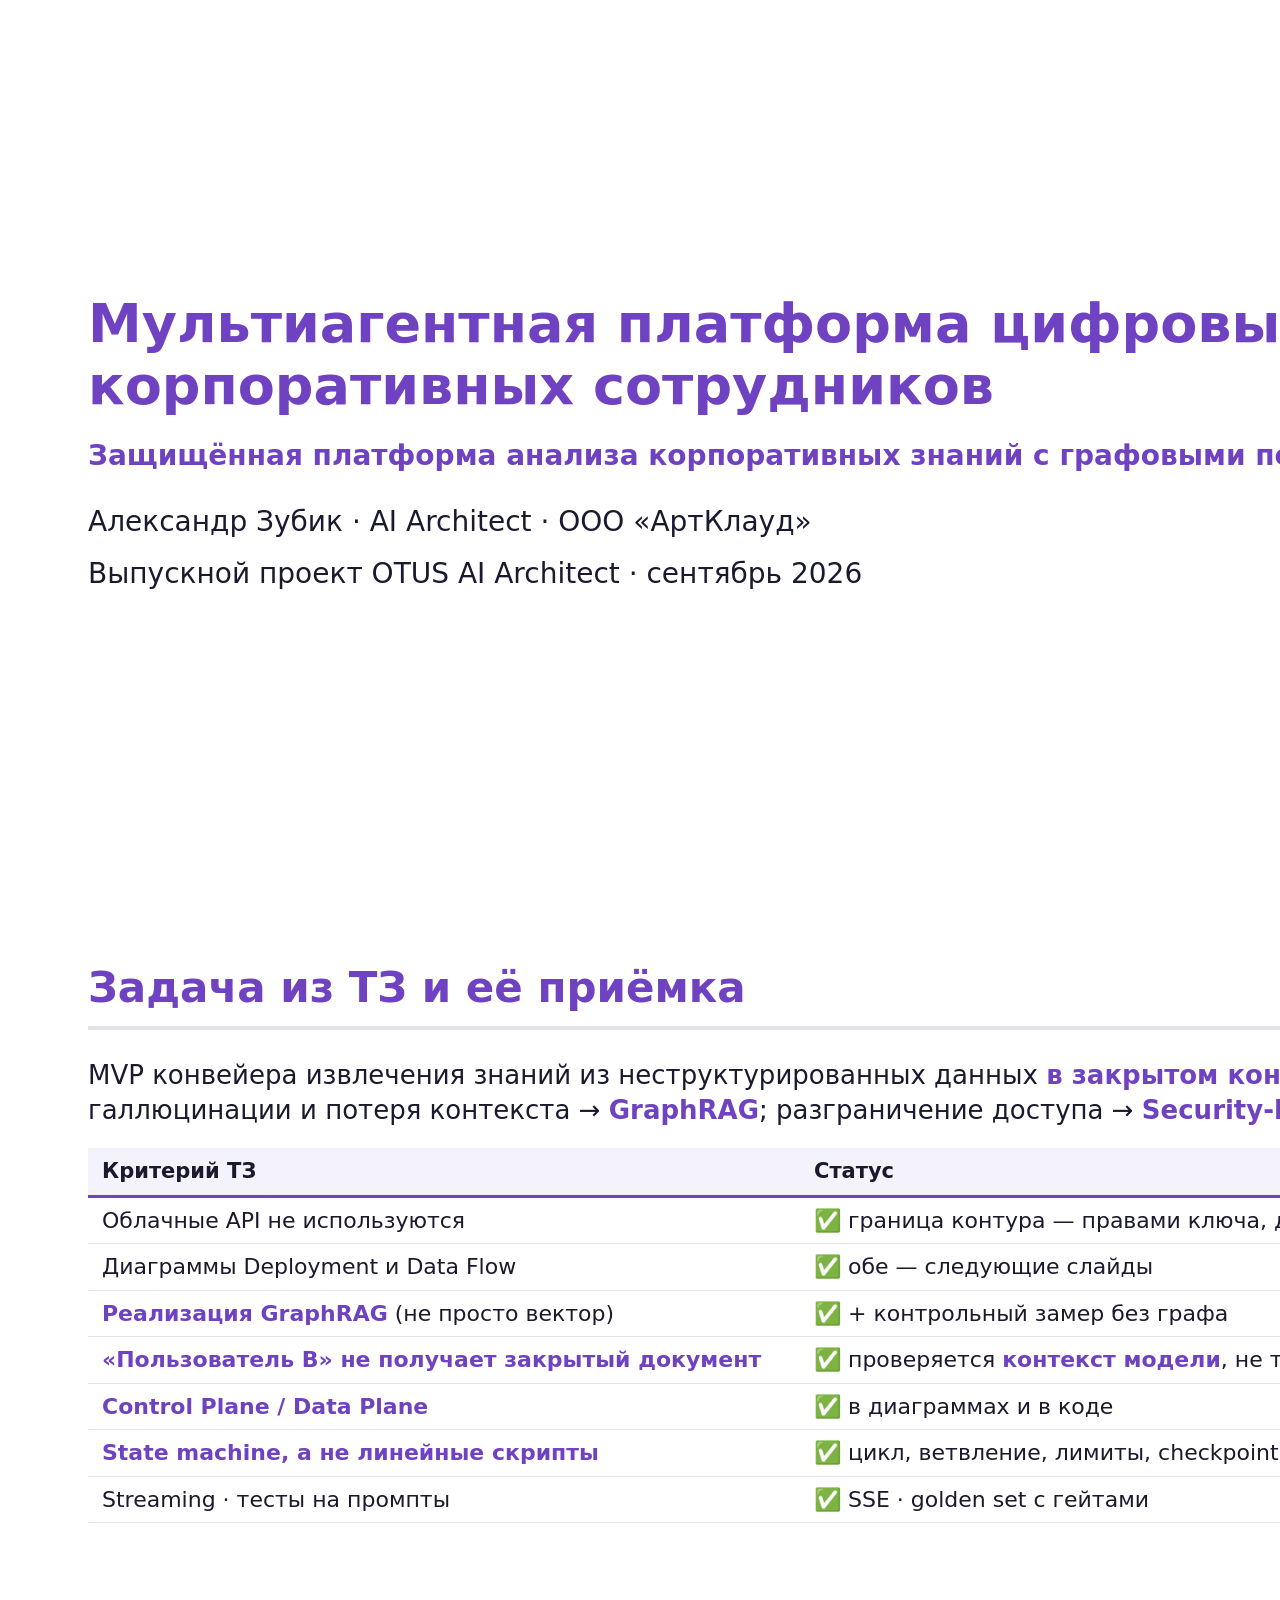
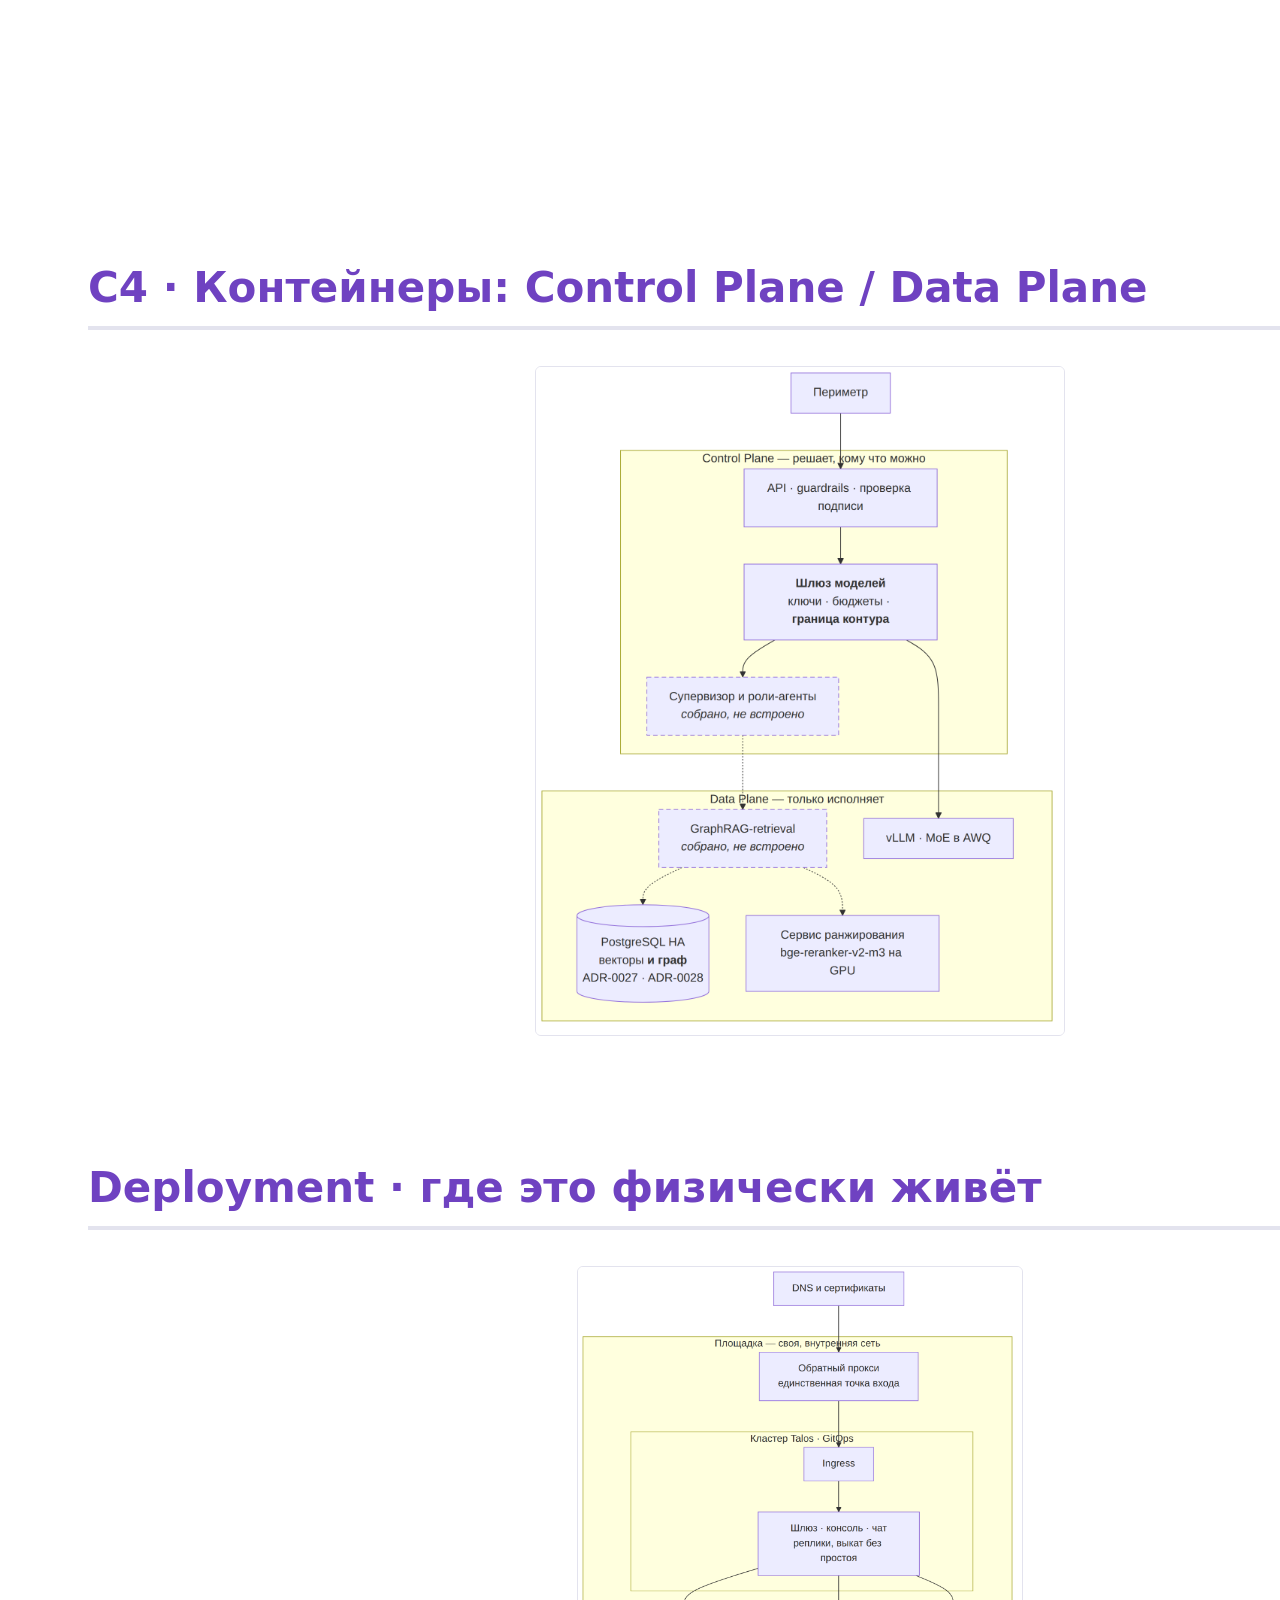
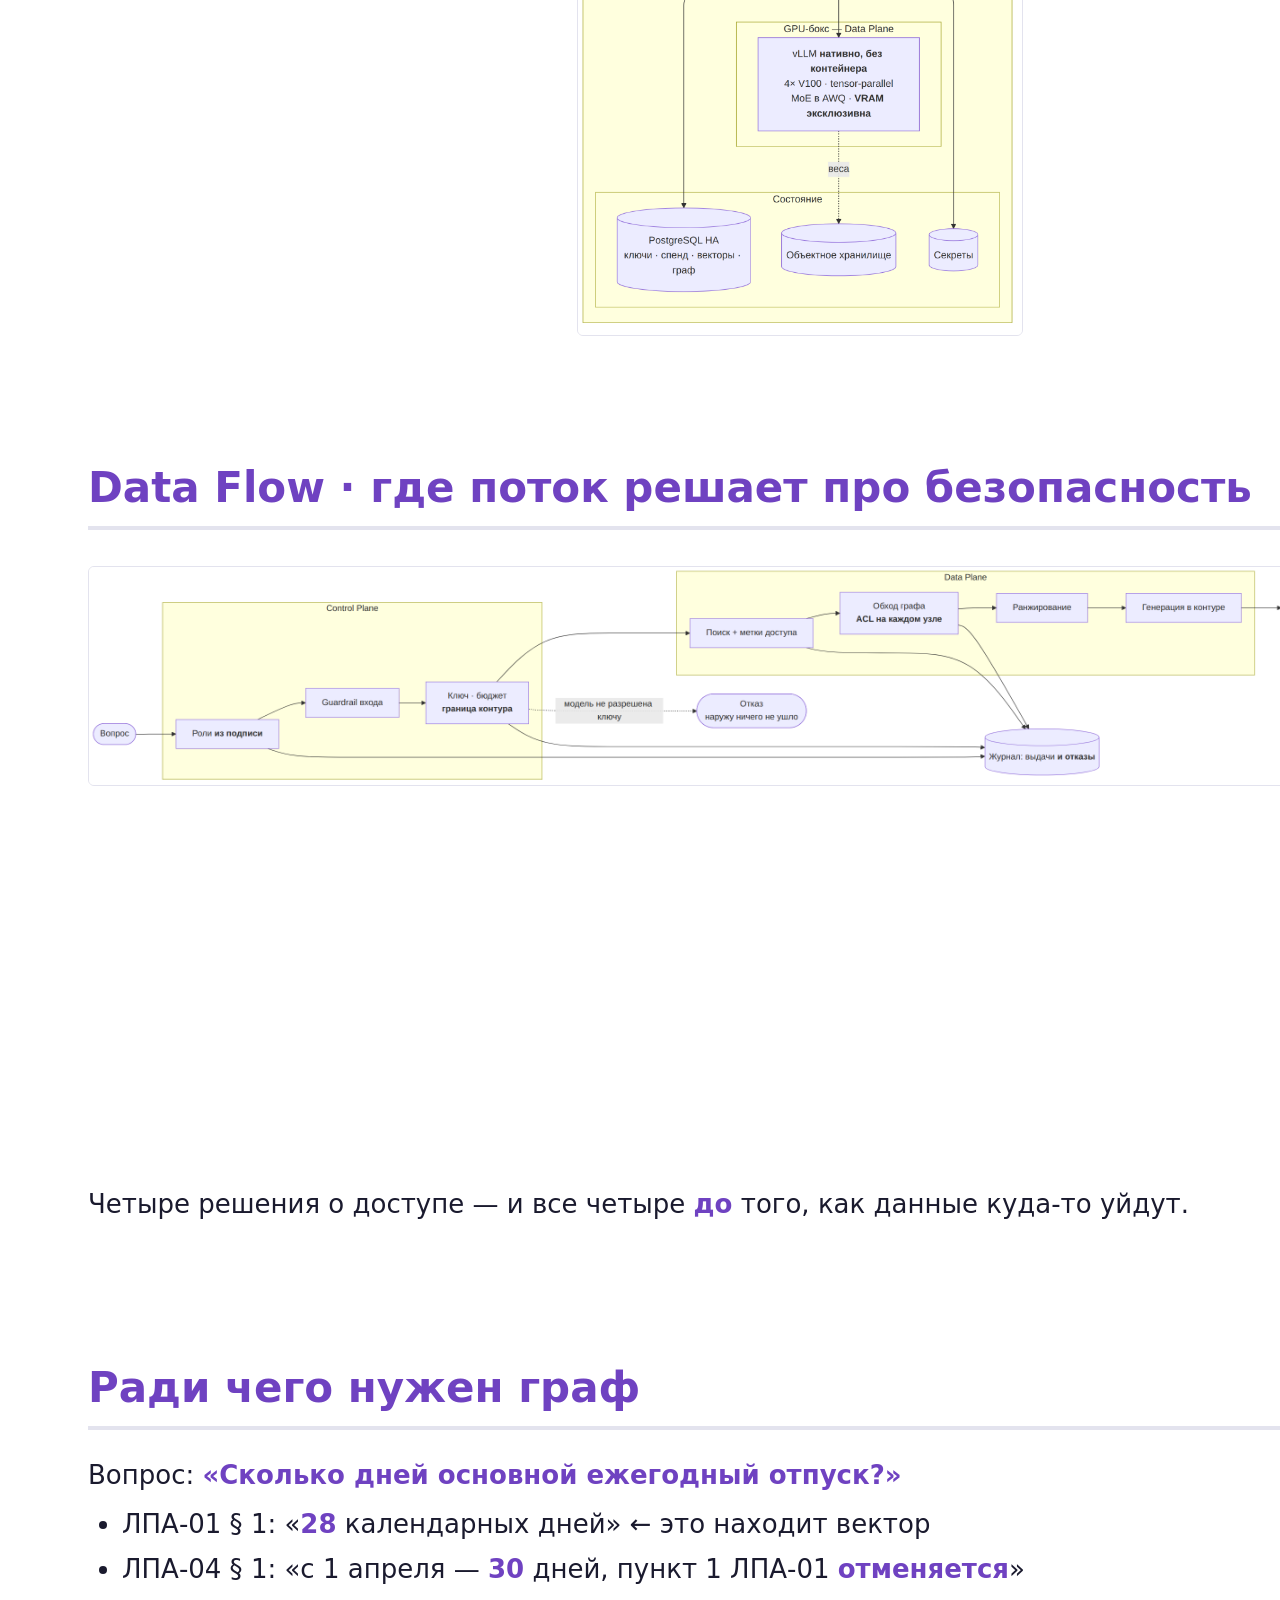
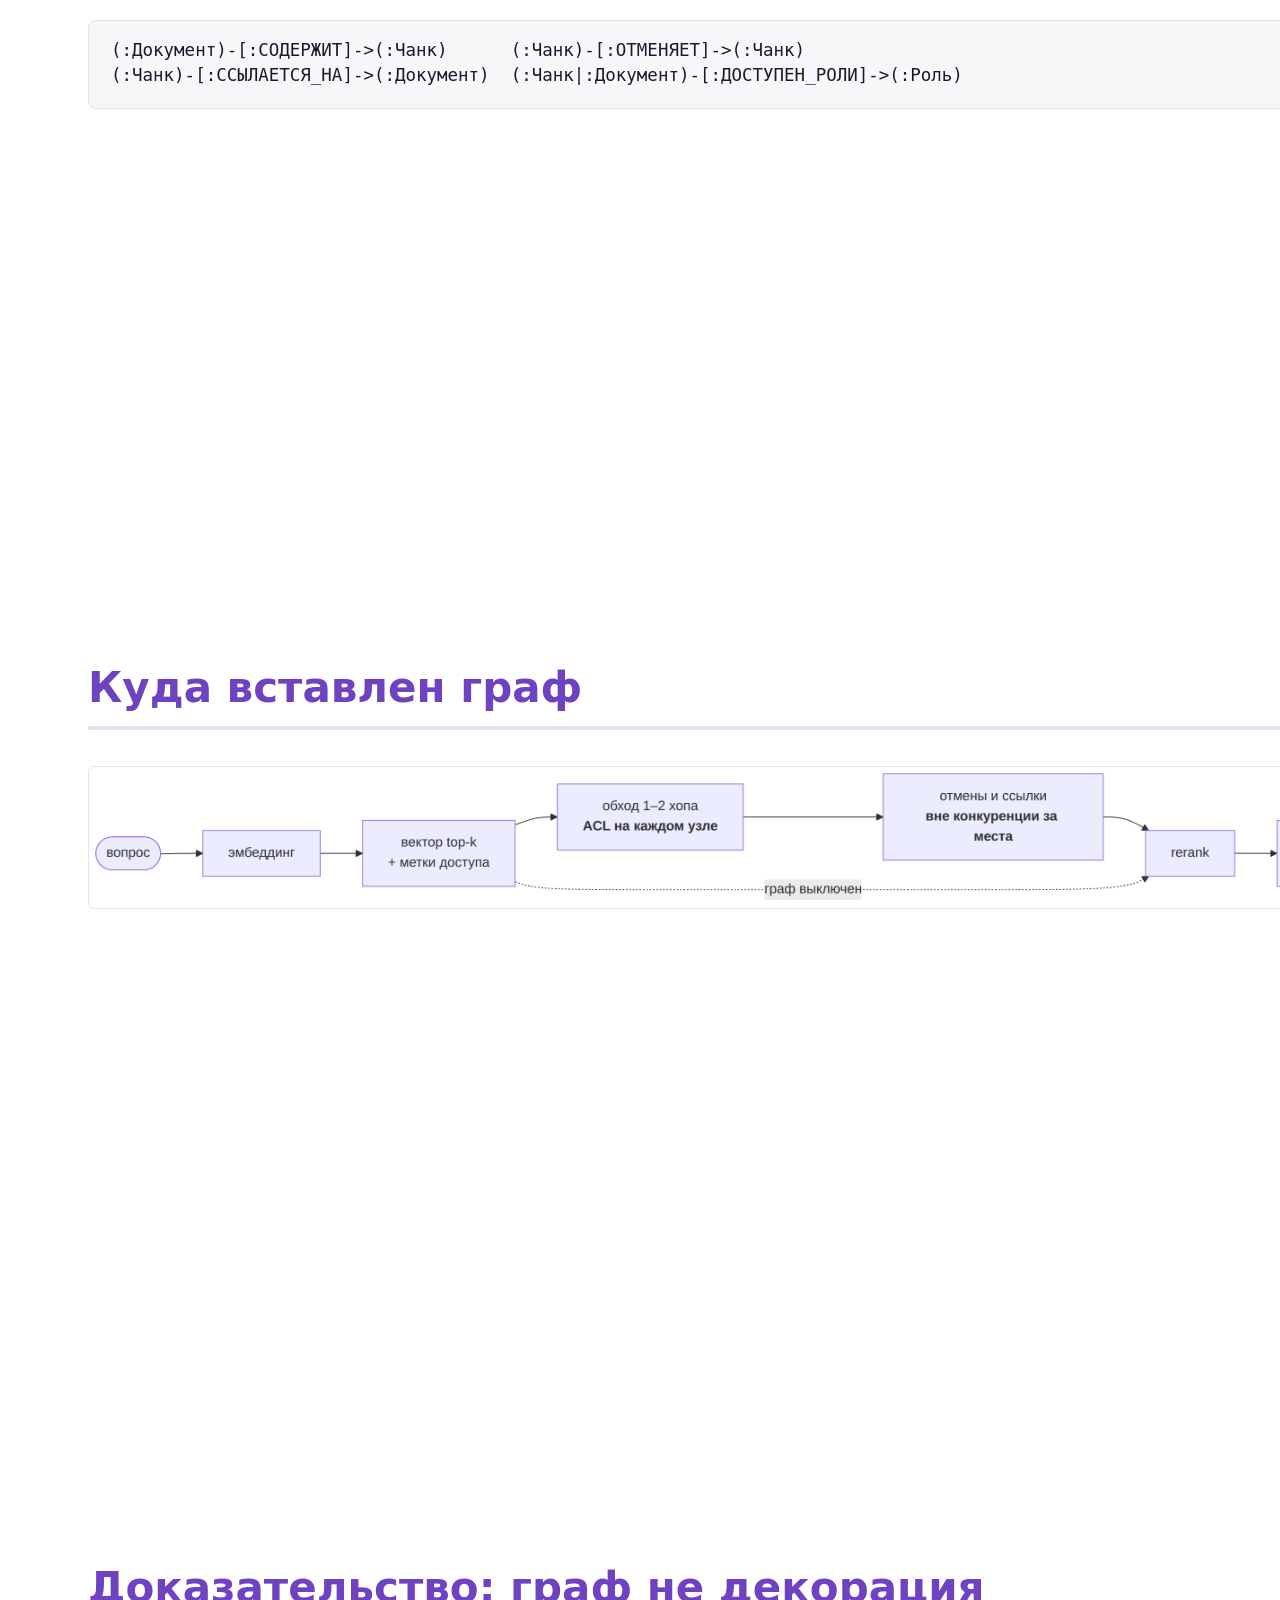
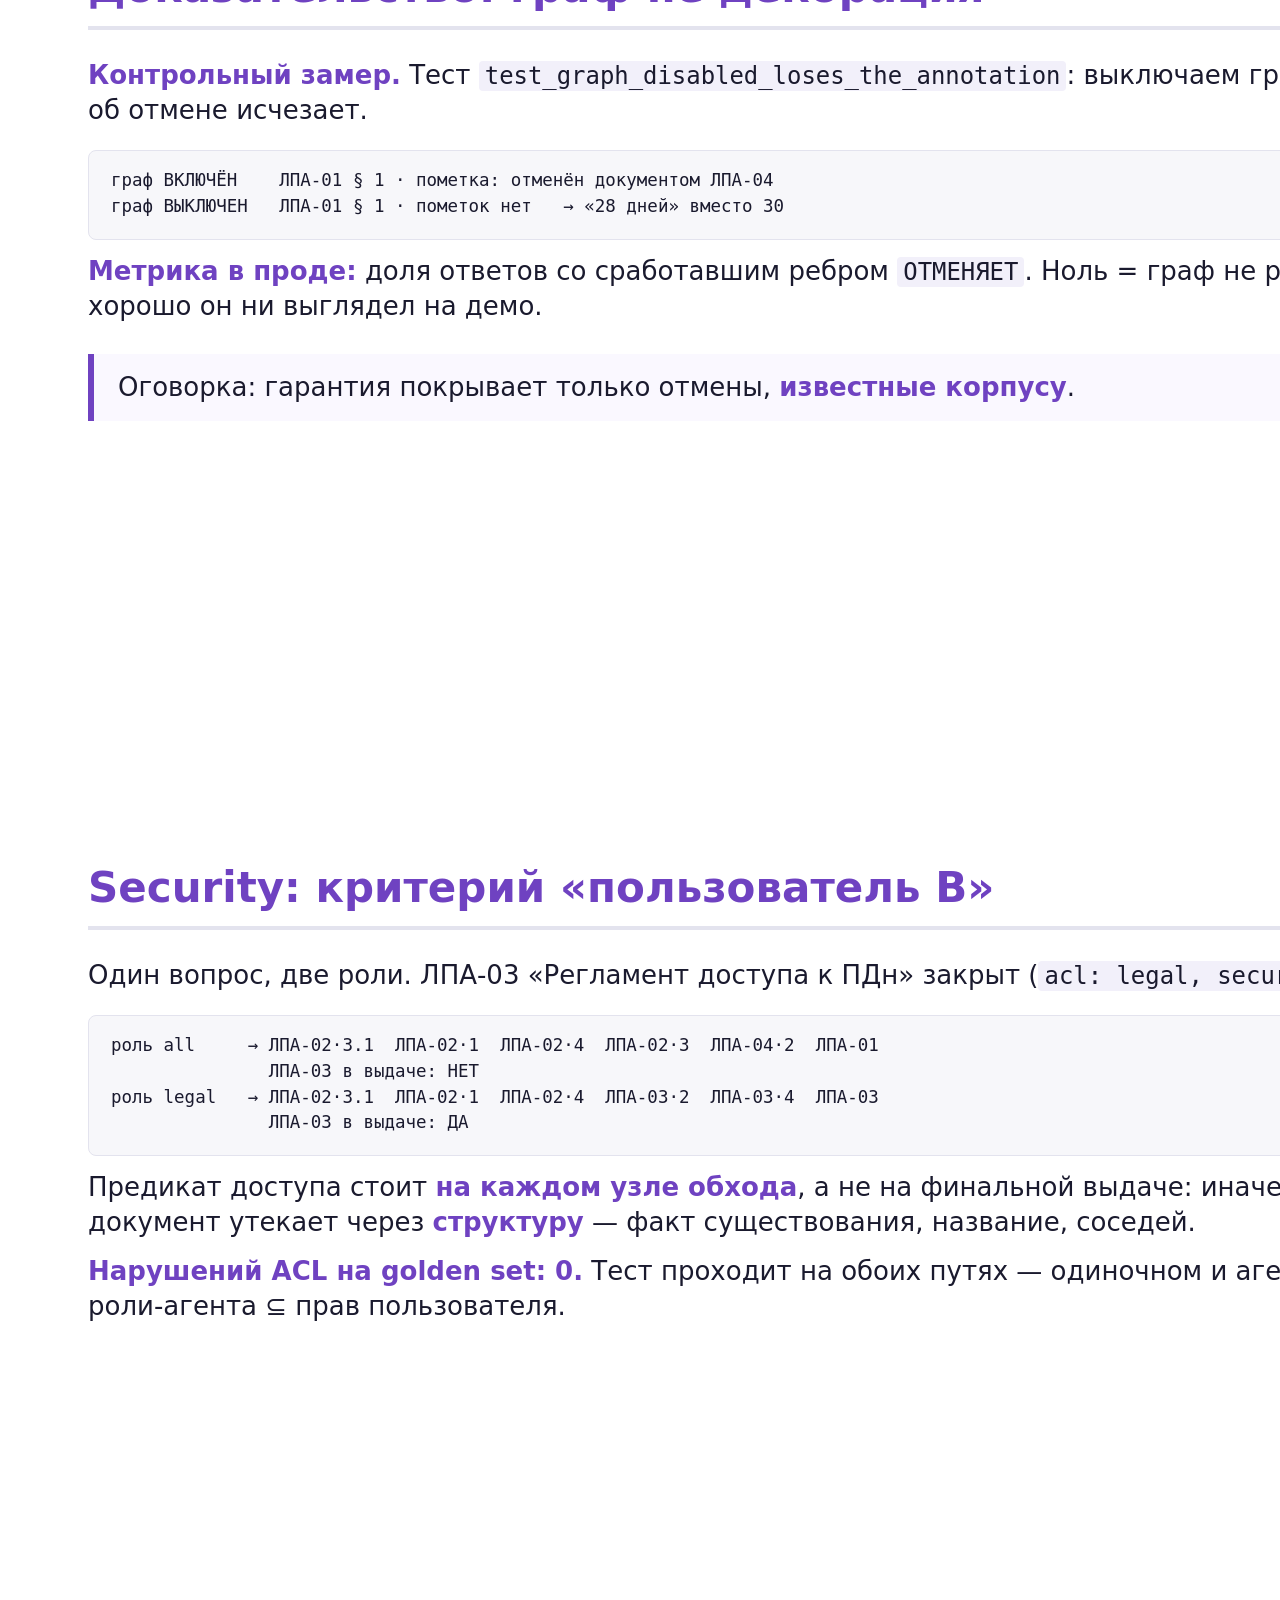
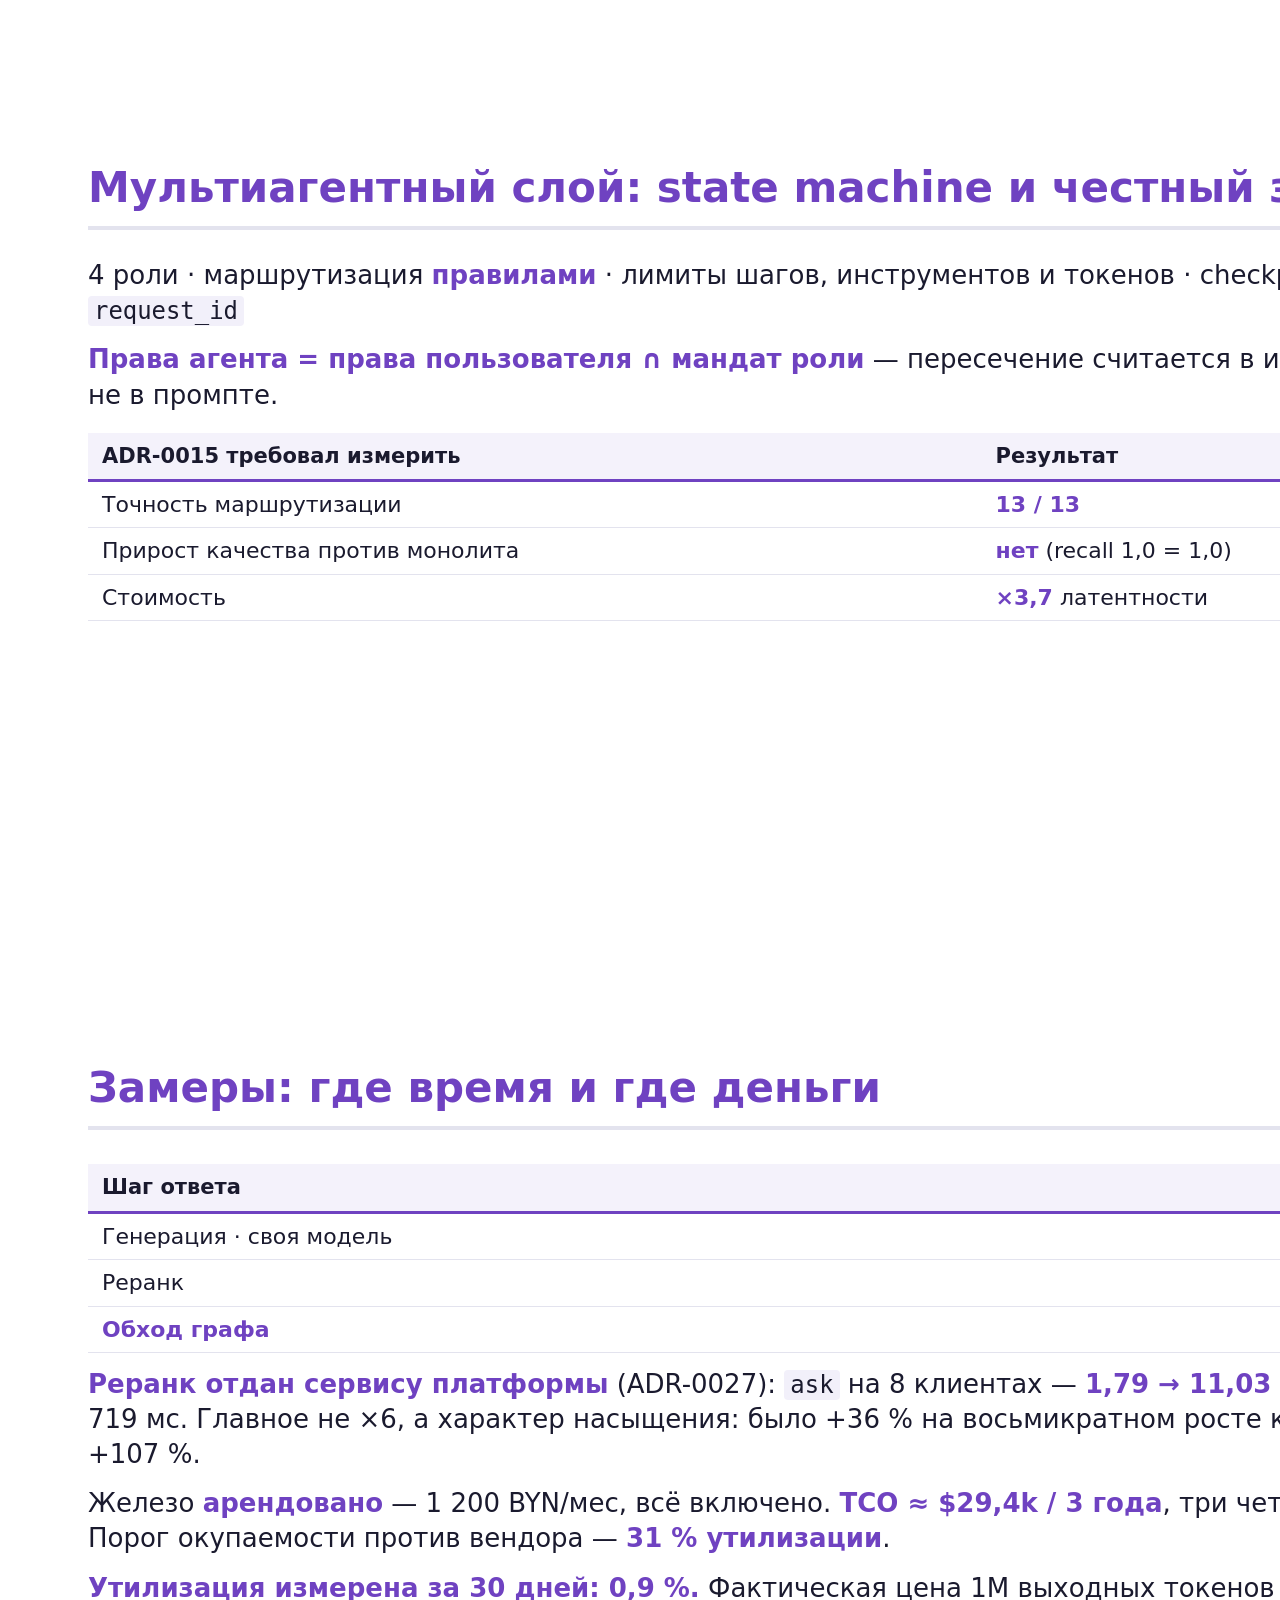
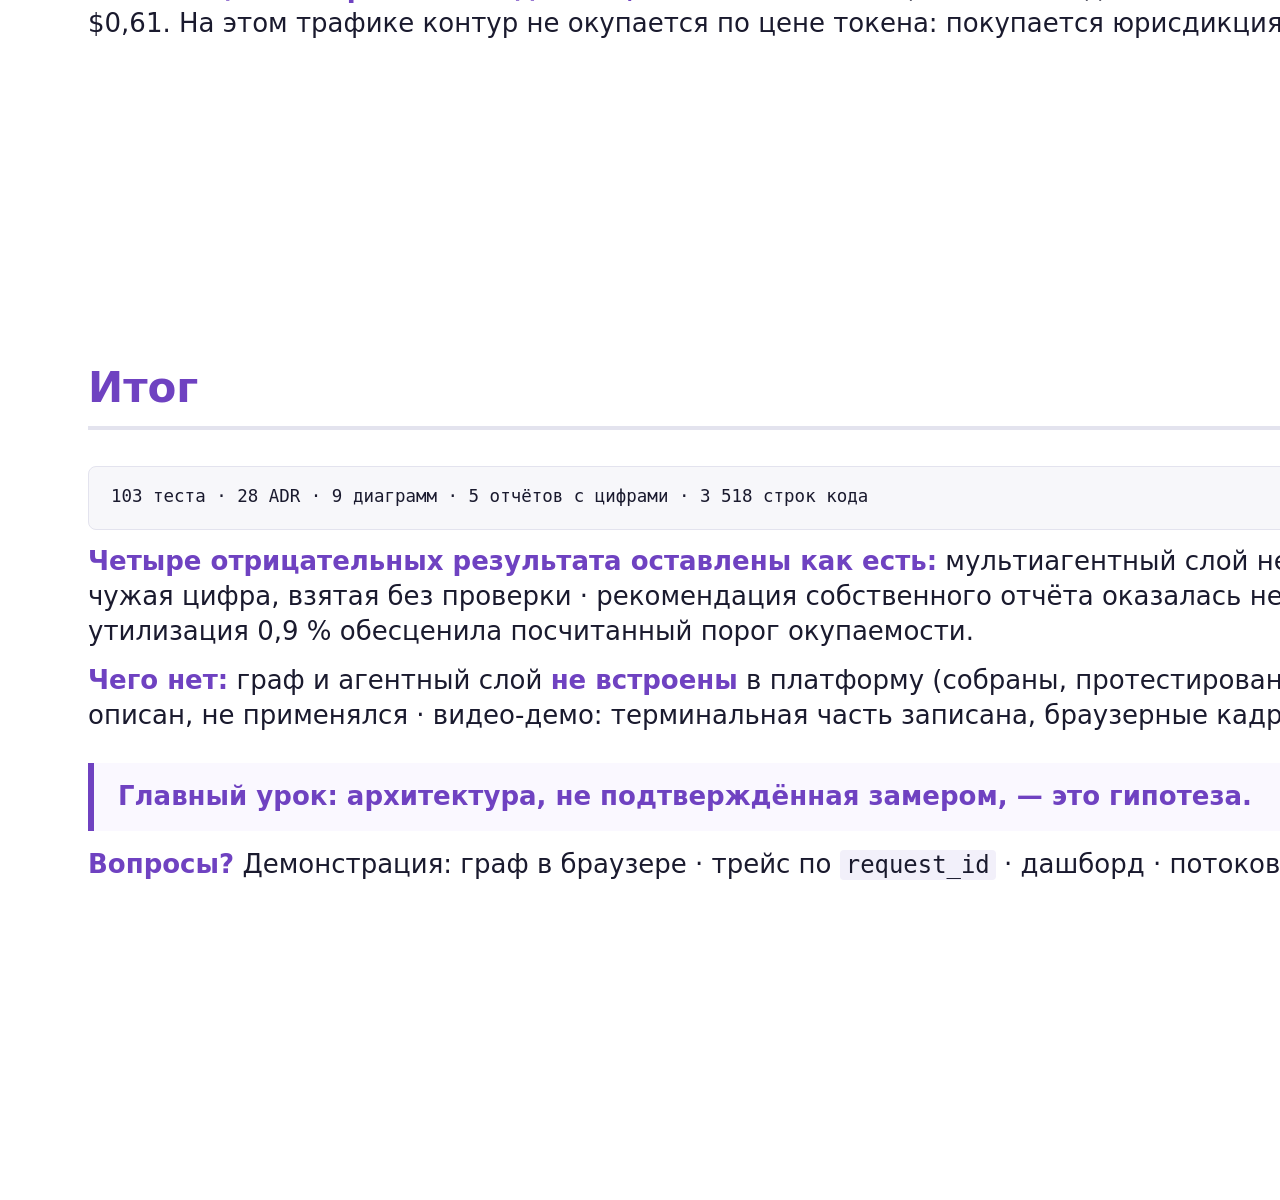
==== commit 748595b3: "feat(экономика): утилизация измерена — 0,9 %, вывод расчёта перевёрнут; видео-демо терминала Экономи" ====
--- a/final-project/docs/presentation-5min.html
+++ b/final-project/docs/presentation-5min.html
@@ -305,19 +305,24 @@
 <code>ask</code> на 8 клиентах — <strong>1,79 → 11,03 RPS</strong>, 4
 369 → 719 мс. Главное не ×6, а характер насыщения: было +36 % на
 восьмикратном росте клиентов, стало +107 %.</p>
-<p><strong>TCO</strong> закрытого контура ≈ <strong>$42,5k / 3
-года</strong>. Цена 1M токенов: <strong>$0,89</strong> при утилизации
-100 % и <strong>$17,78</strong> при 5 %.</p>
+<p>Железо <strong>арендовано</strong> — 1 200 BYN/мес, всё включено.
+<strong>TCO ≈ $29,4k / 3 года</strong>, три четверти — ФОТ. Порог
+окупаемости против вендора — <strong>31 % утилизации</strong>.</p>
+<p><strong>Утилизация измерена за 30 дней: 0,9 %.</strong> Фактическая
+цена 1M выходных токенов — <strong>$142</strong>, а не $0,61. На этом
+трафике контур не окупается по цене токена: покупается юрисдикция.</p>
 </section>
 <section class="slide">
 <h2 id="итог">Итог</h2>
 <pre><code>103 теста · 28 ADR · 9 диаграмм · 5 отчётов с цифрами · 3 518 строк кода</code></pre>
-<p><strong>Три отрицательных результата оставлены как есть:</strong>
+<p><strong>Четыре отрицательных результата оставлены как есть:</strong>
 мультиагентный слой не дал прироста · чужая цифра, взятая без проверки ·
-рекомендация собственного отчёта оказалась не той.</p>
+рекомендация собственного отчёта оказалась не той · утилизация 0,9 %
+обесценила посчитанный порог окупаемости.</p>
 <p><strong>Чего нет:</strong> граф и агентный слой <strong>не
 встроены</strong> в платформу (собраны, протестированы) · red teaming
-описан, не применялся · утилизация инференса не измерена.</p>
+описан, не применялся · видео-демо: терминальная часть записана,
+браузерные кадры нет.</p>
 <blockquote>
 <p><strong>Главный урок: архитектура, не подтверждённая замером, — это
 гипотеза.</strong></p>
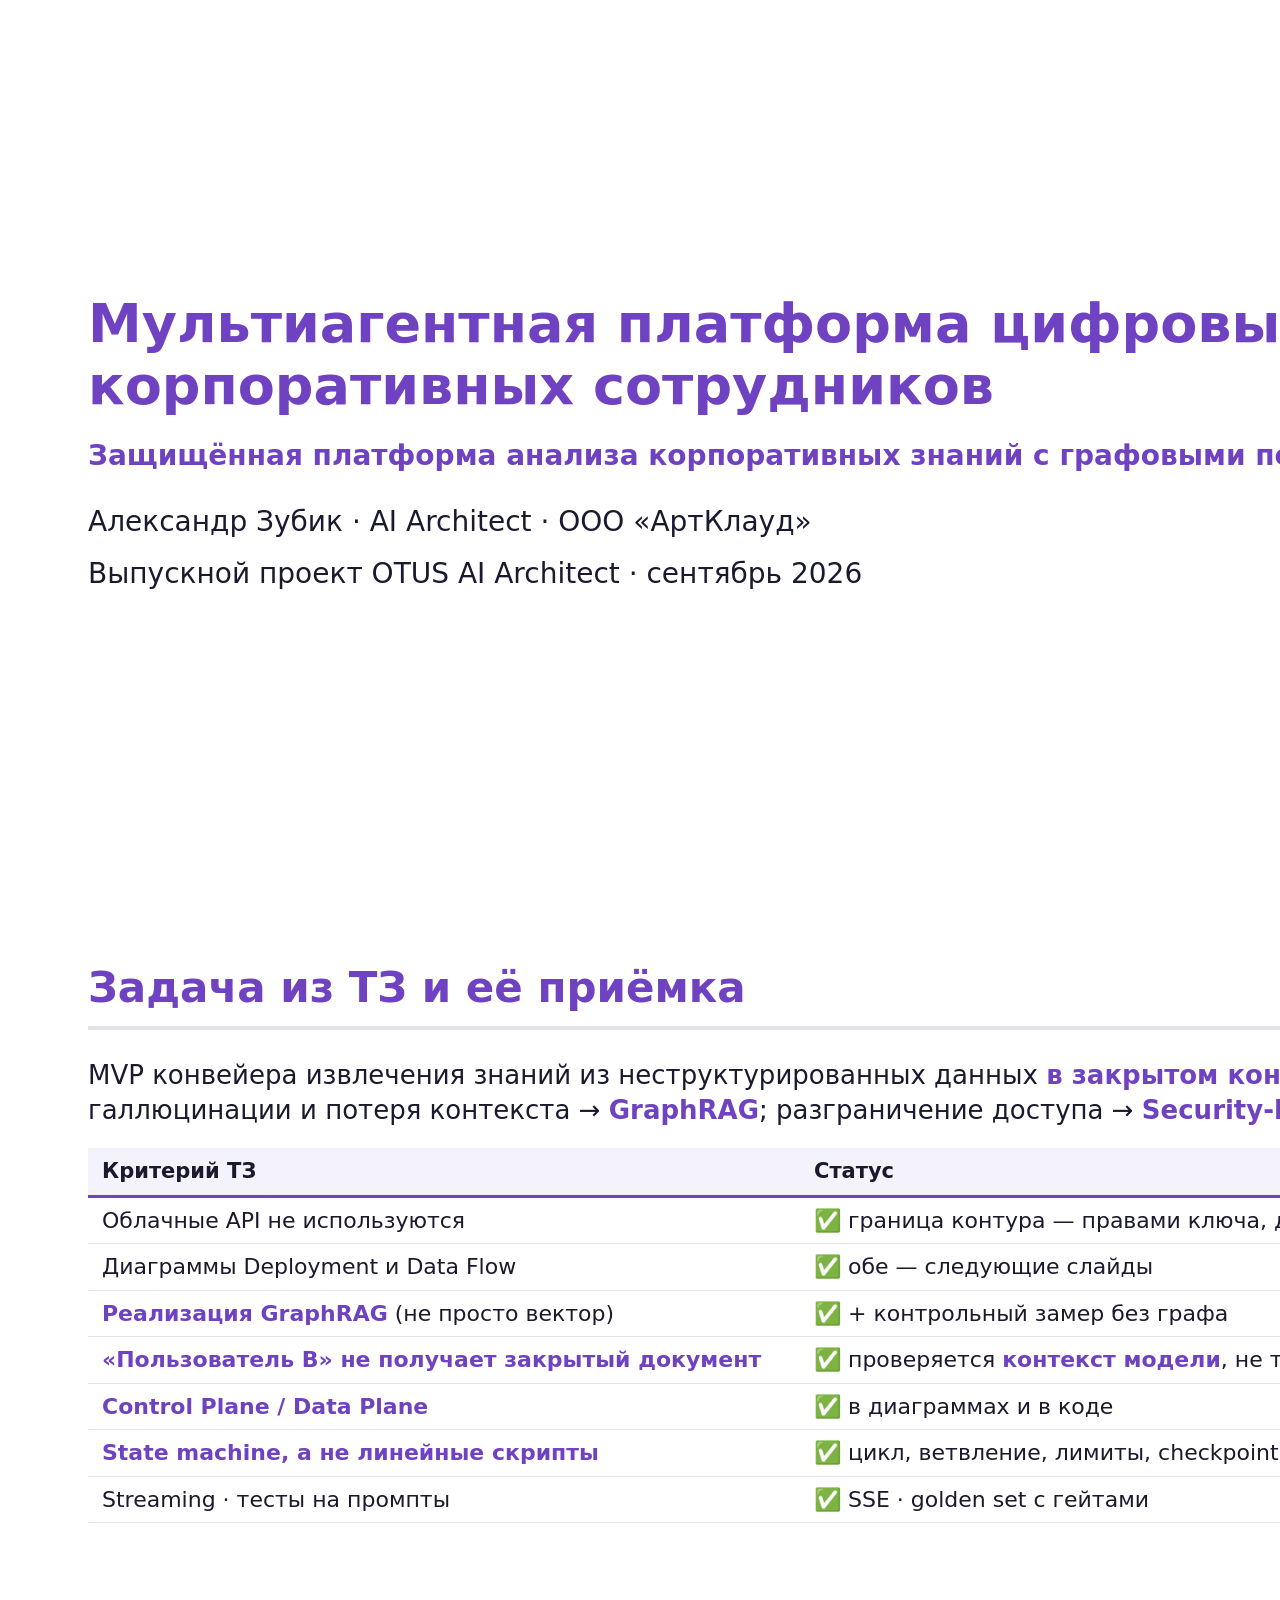
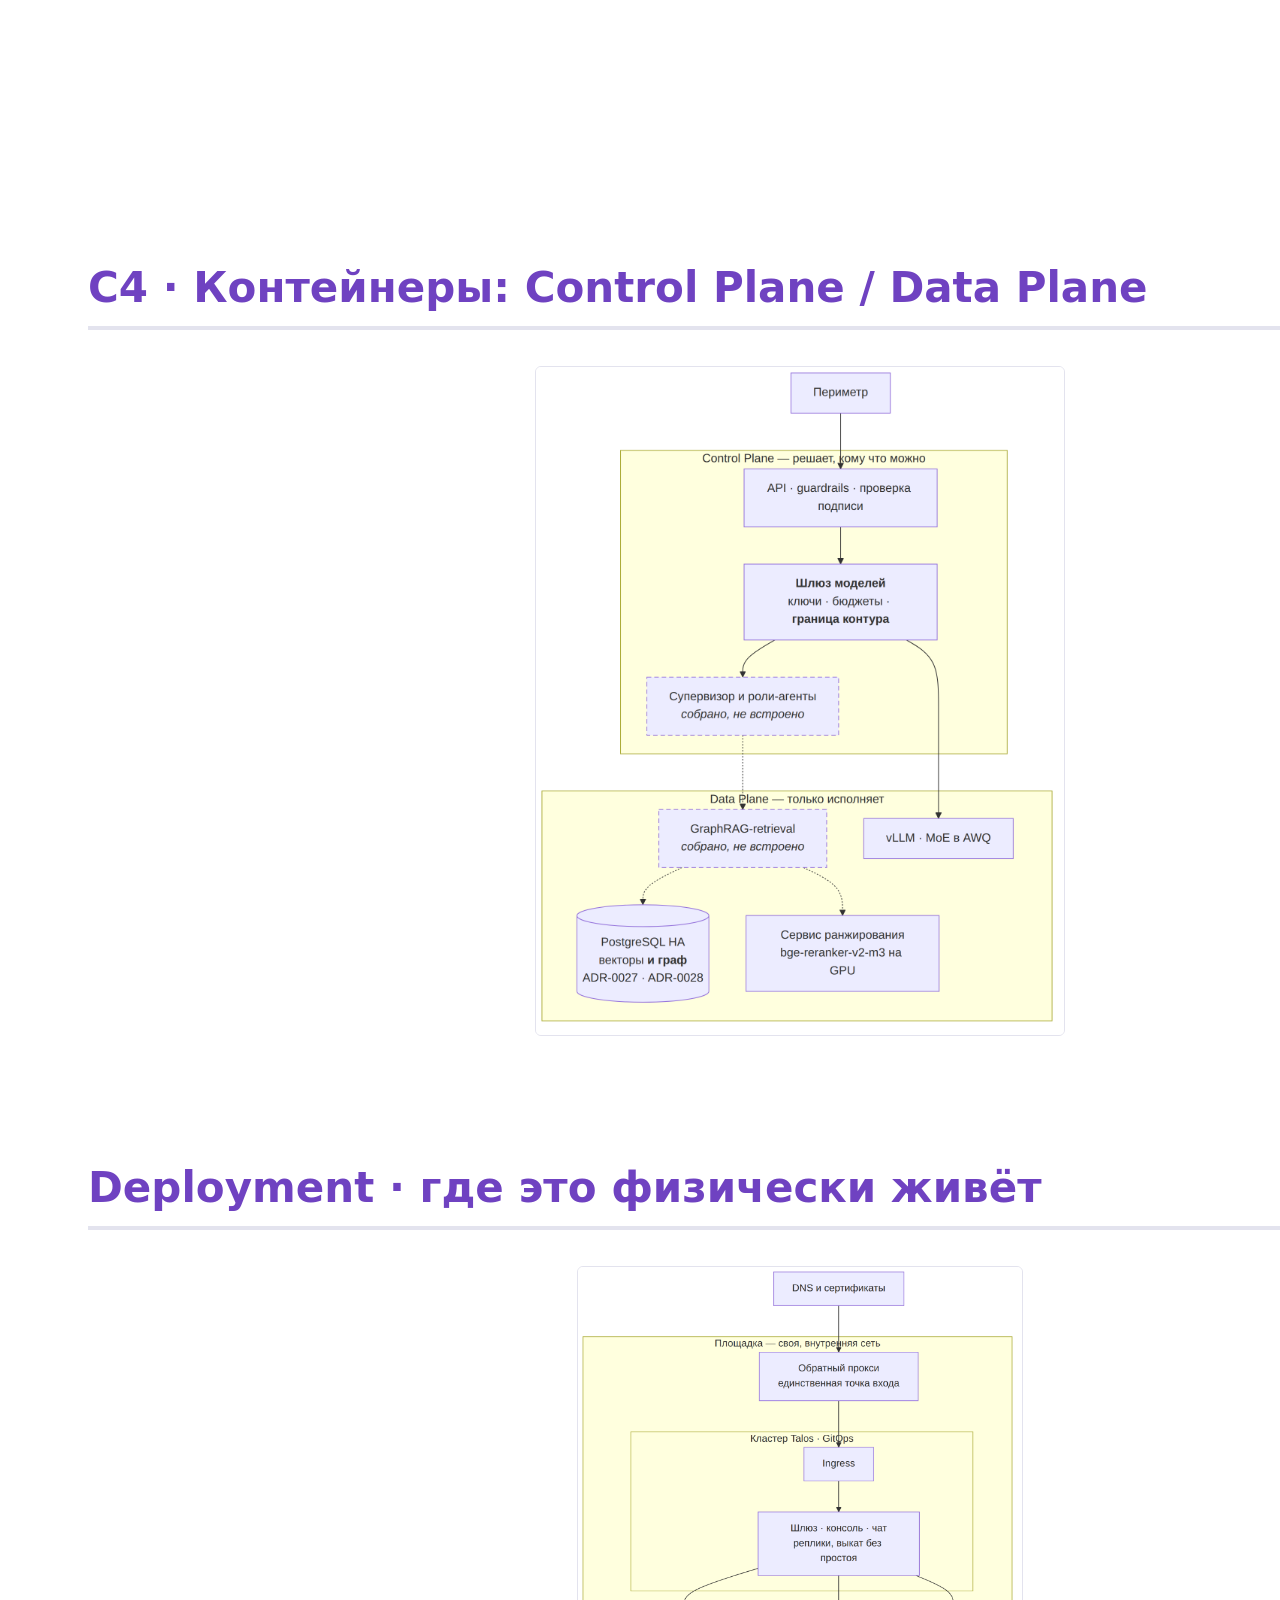
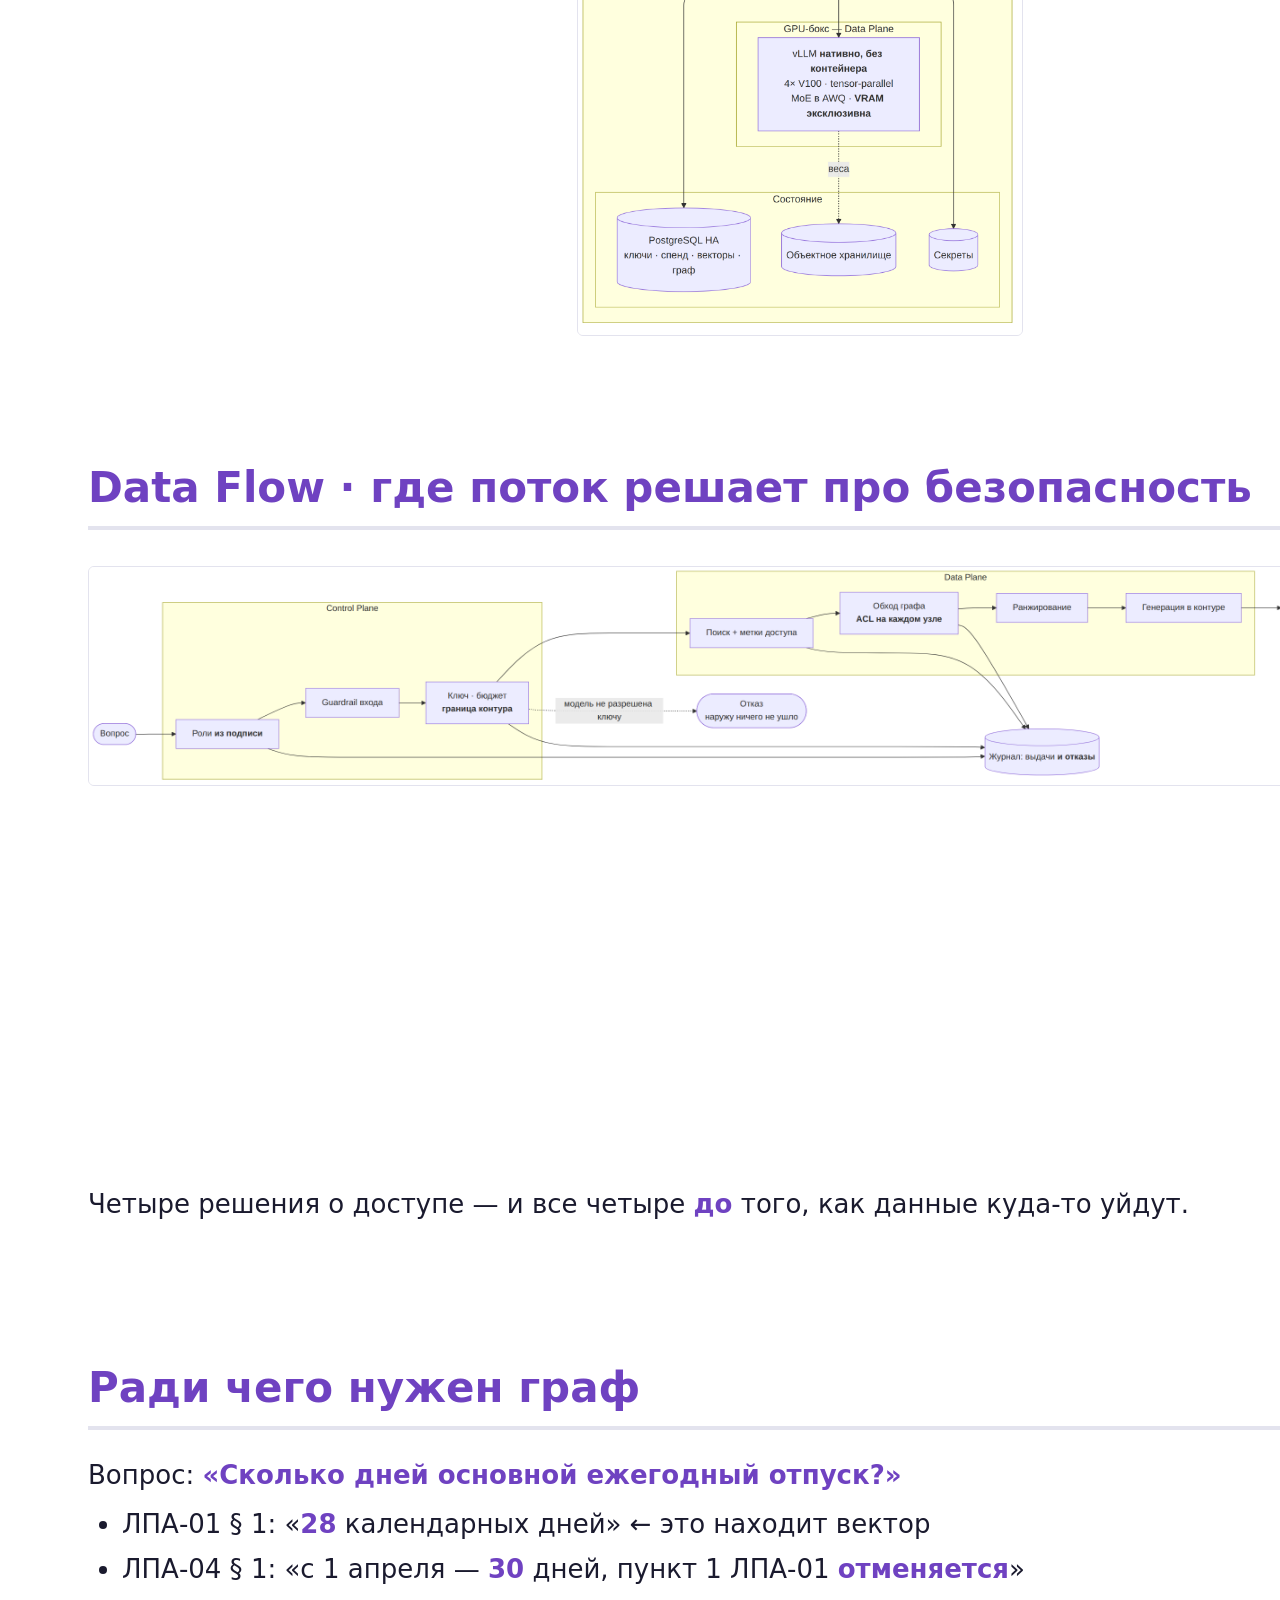
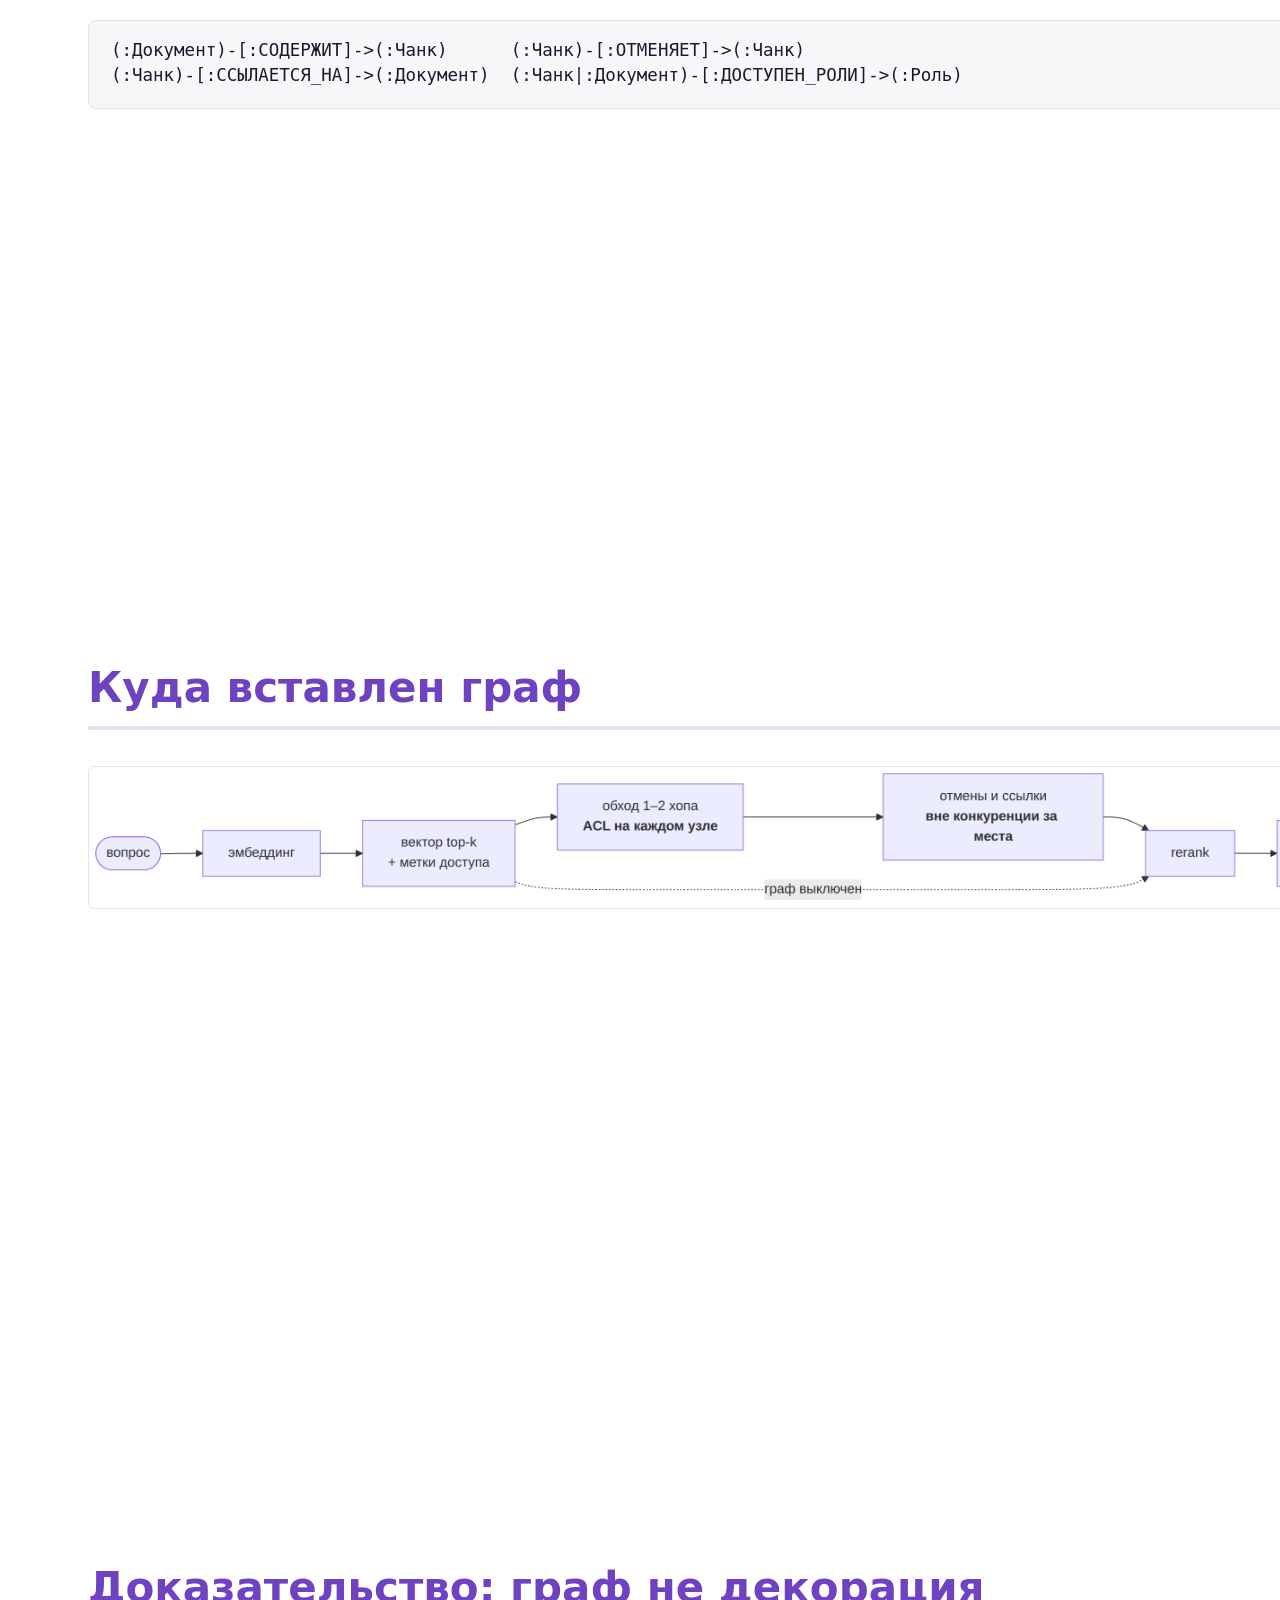
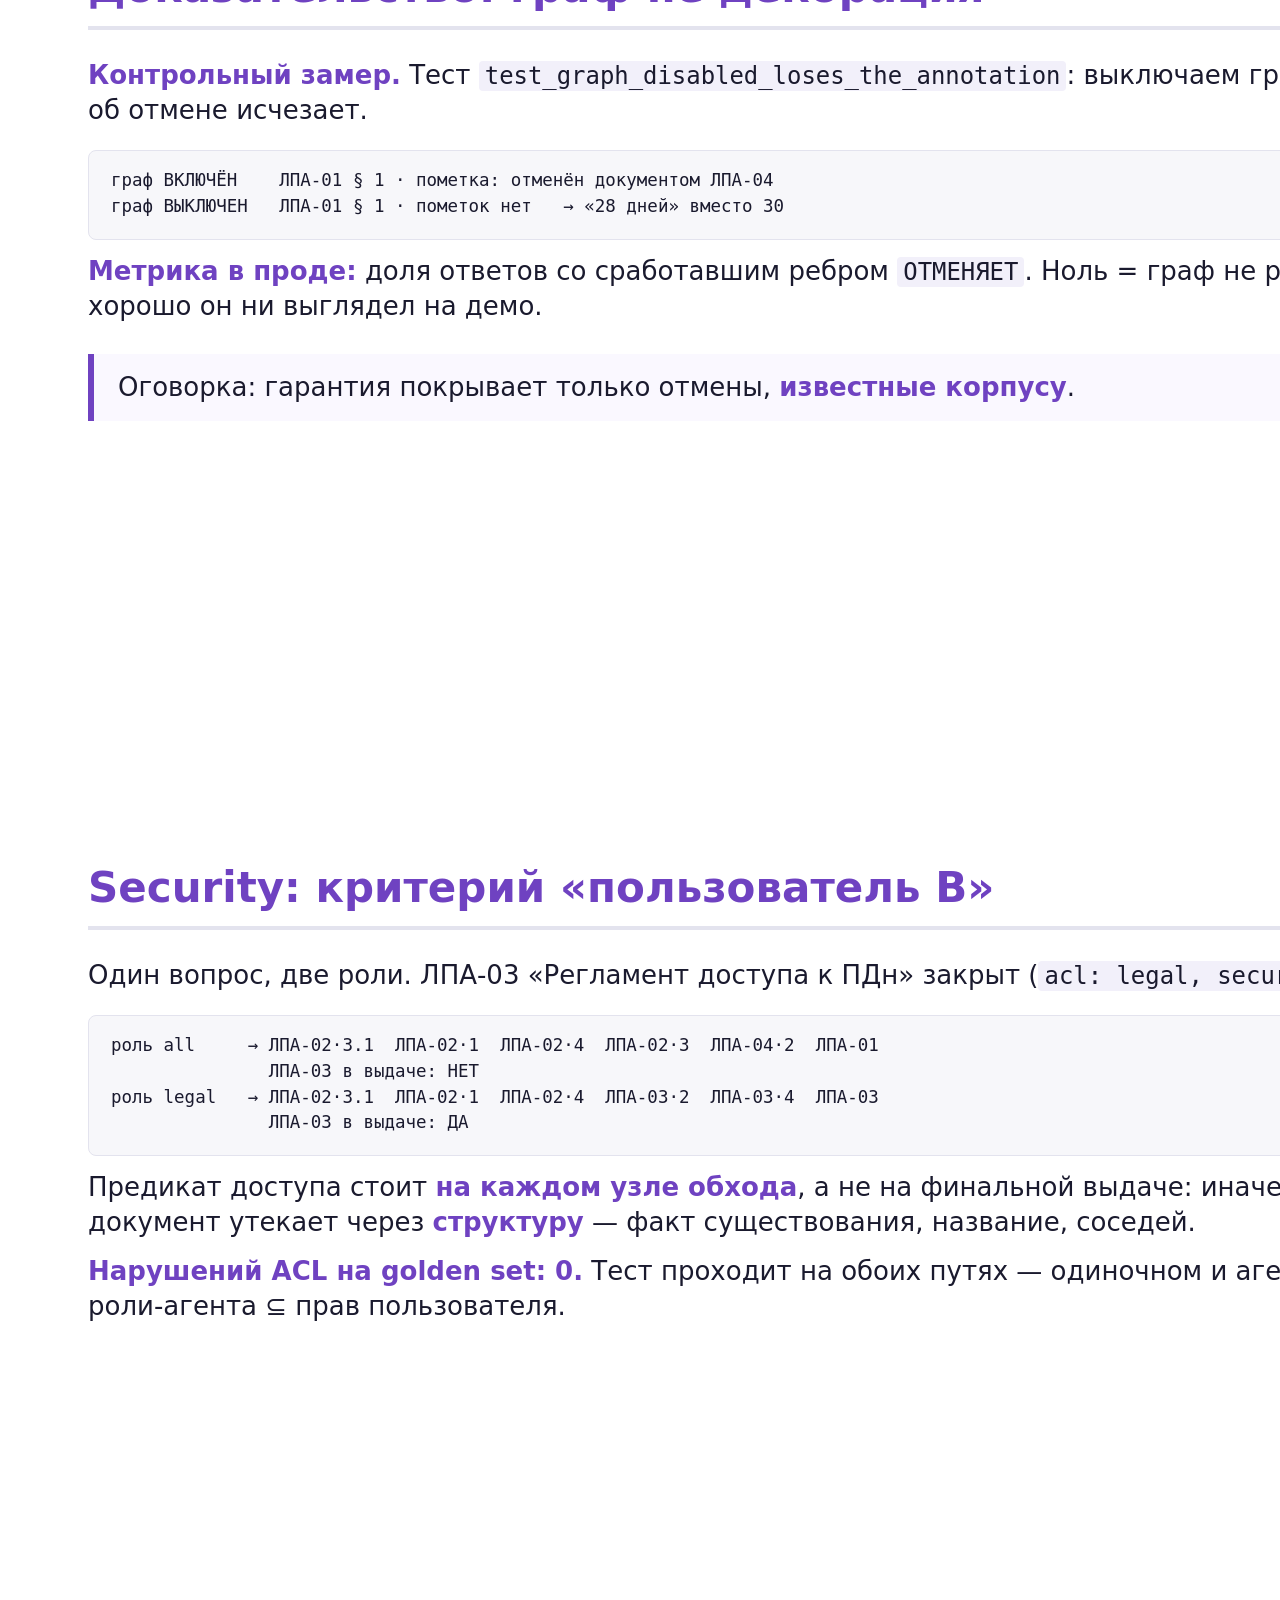
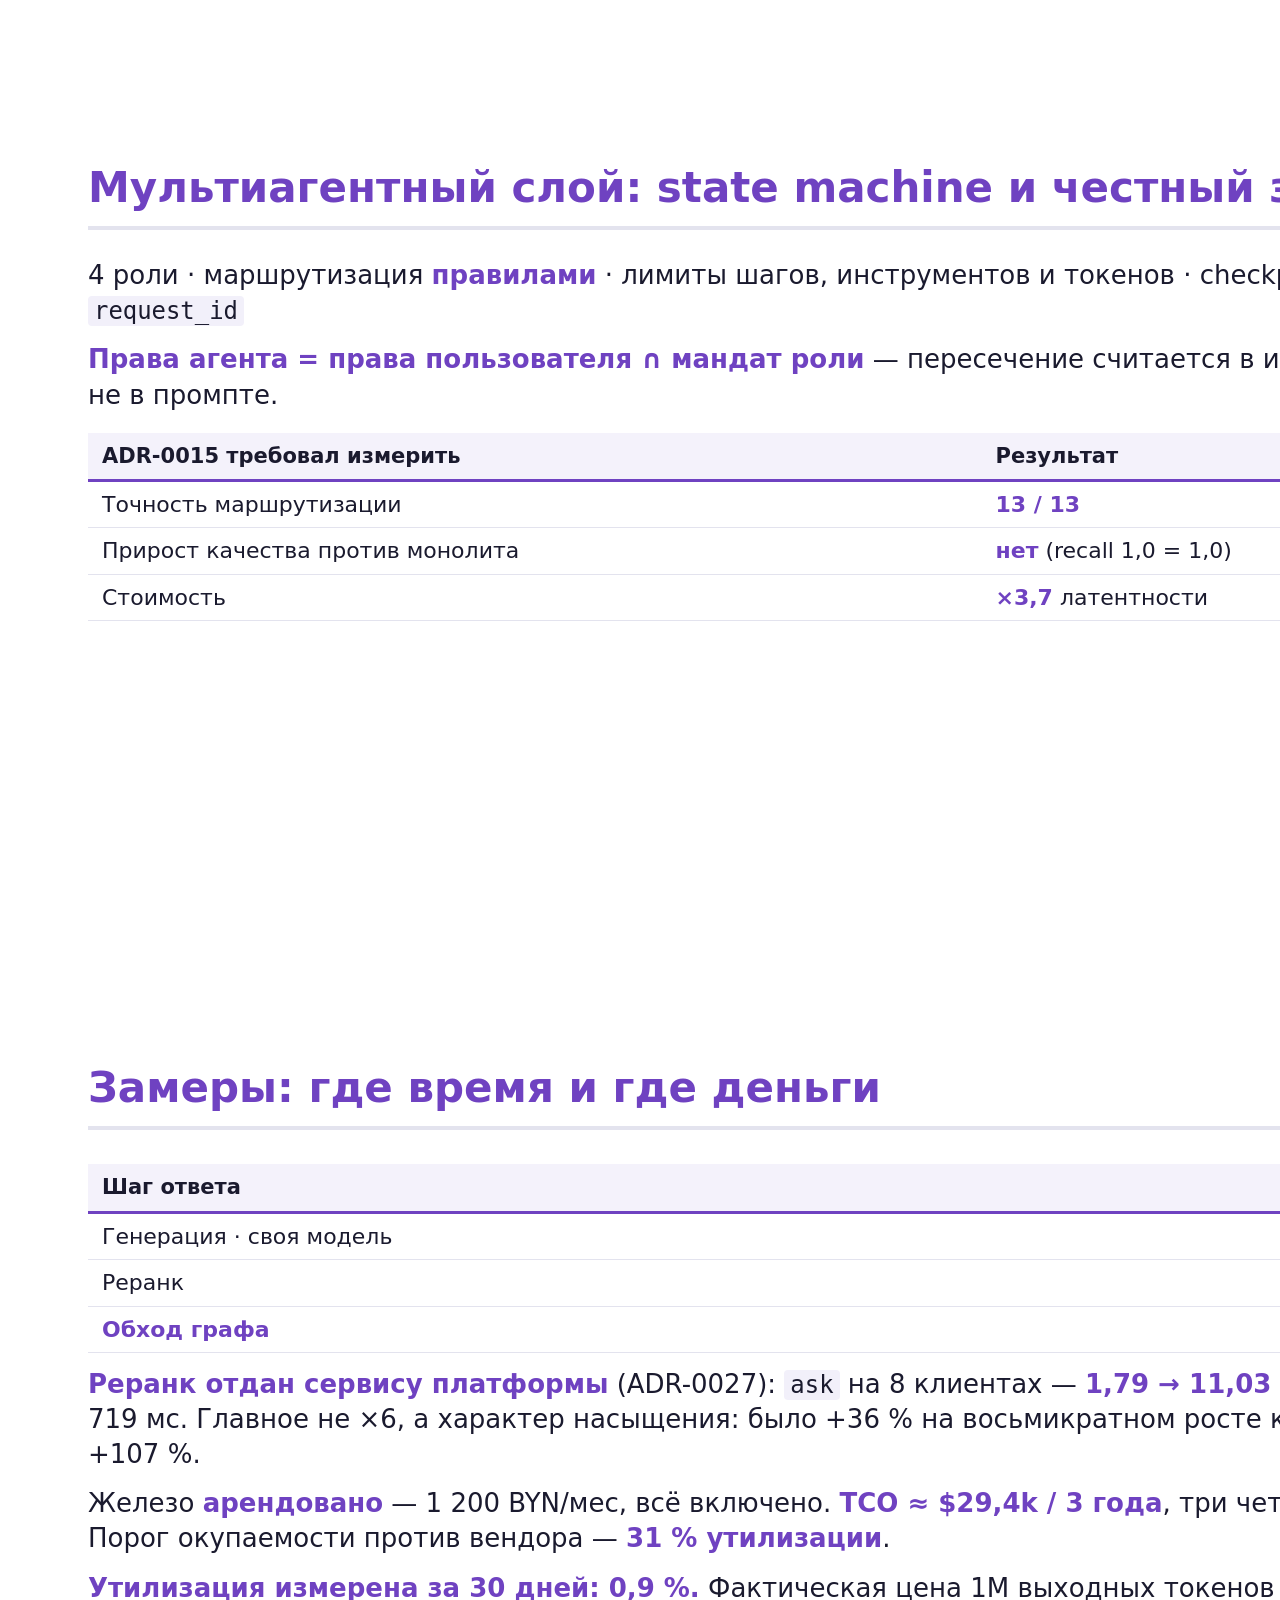
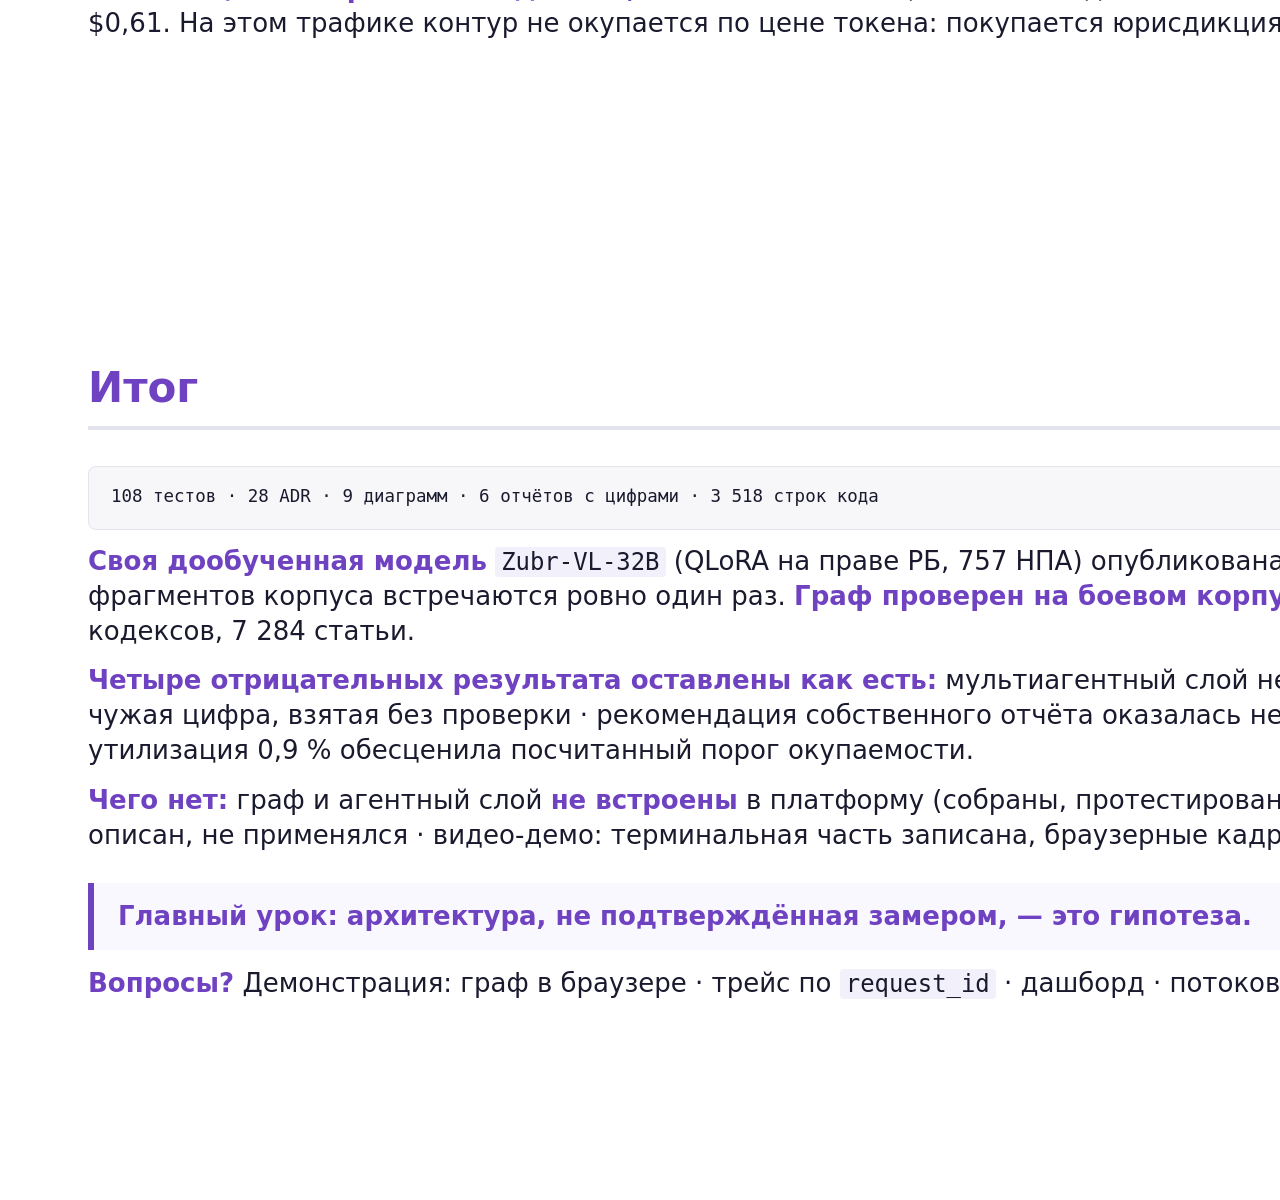
==== commit 775dc4e5: "feat(презентация): своя дообученная модель Zubr-VL-32B — пробел в защите закрыт Ревизия по ТЗ с акце" ====
--- a/final-project/docs/presentation-5min.html
+++ b/final-project/docs/presentation-5min.html
@@ -314,7 +314,11 @@
 </section>
 <section class="slide">
 <h2 id="итог">Итог</h2>
-<pre><code>103 теста · 28 ADR · 9 диаграмм · 5 отчётов с цифрами · 3 518 строк кода</code></pre>
+<pre><code>108 тестов · 28 ADR · 9 диаграмм · 6 отчётов с цифрами · 3 518 строк кода</code></pre>
+<p><strong>Своя дообученная модель</strong> <code>Zubr-VL-32B</code>
+(QLoRA на праве РБ, 757 НПА) опубликована; 97,6 % фрагментов корпуса
+встречаются ровно один раз. <strong>Граф проверен на боевом
+корпусе:</strong> 25 кодексов, 7 284 статьи.</p>
 <p><strong>Четыре отрицательных результата оставлены как есть:</strong>
 мультиагентный слой не дал прироста · чужая цифра, взятая без проверки ·
 рекомендация собственного отчёта оказалась не той · утилизация 0,9 %
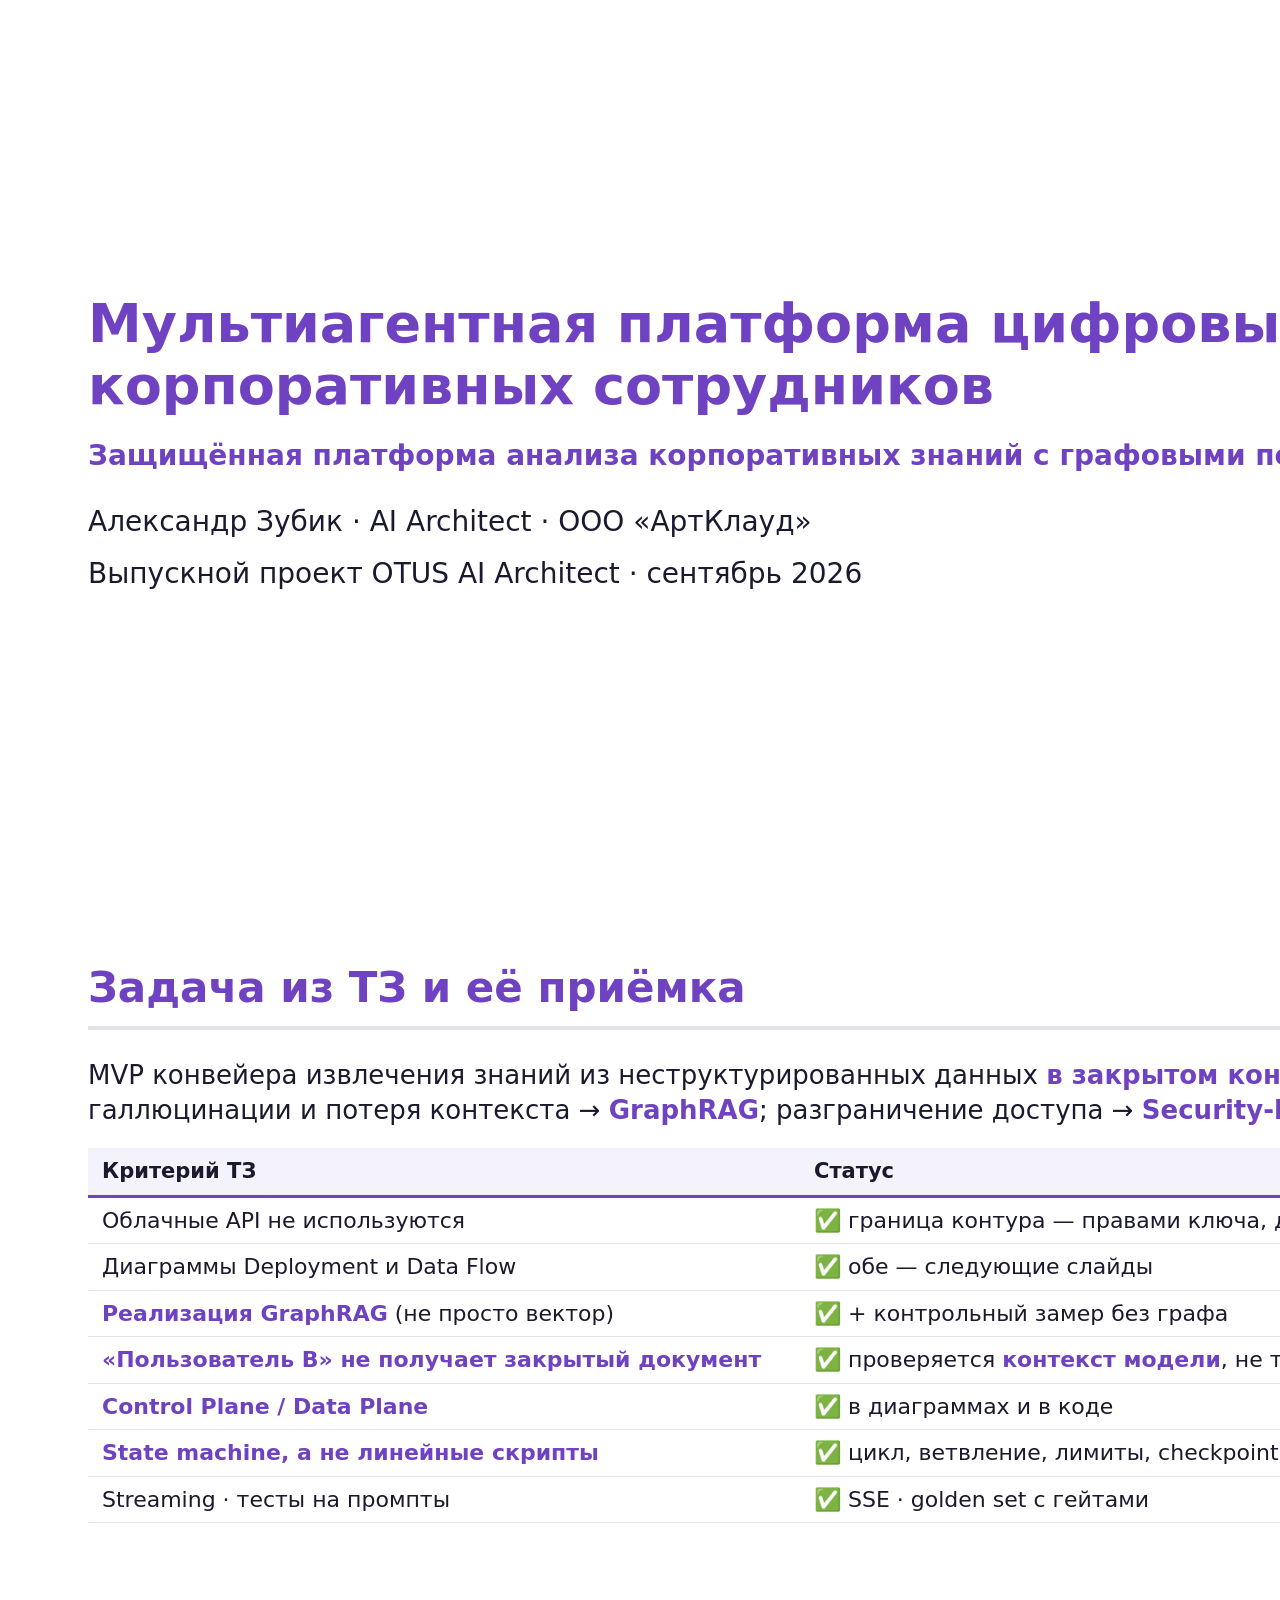
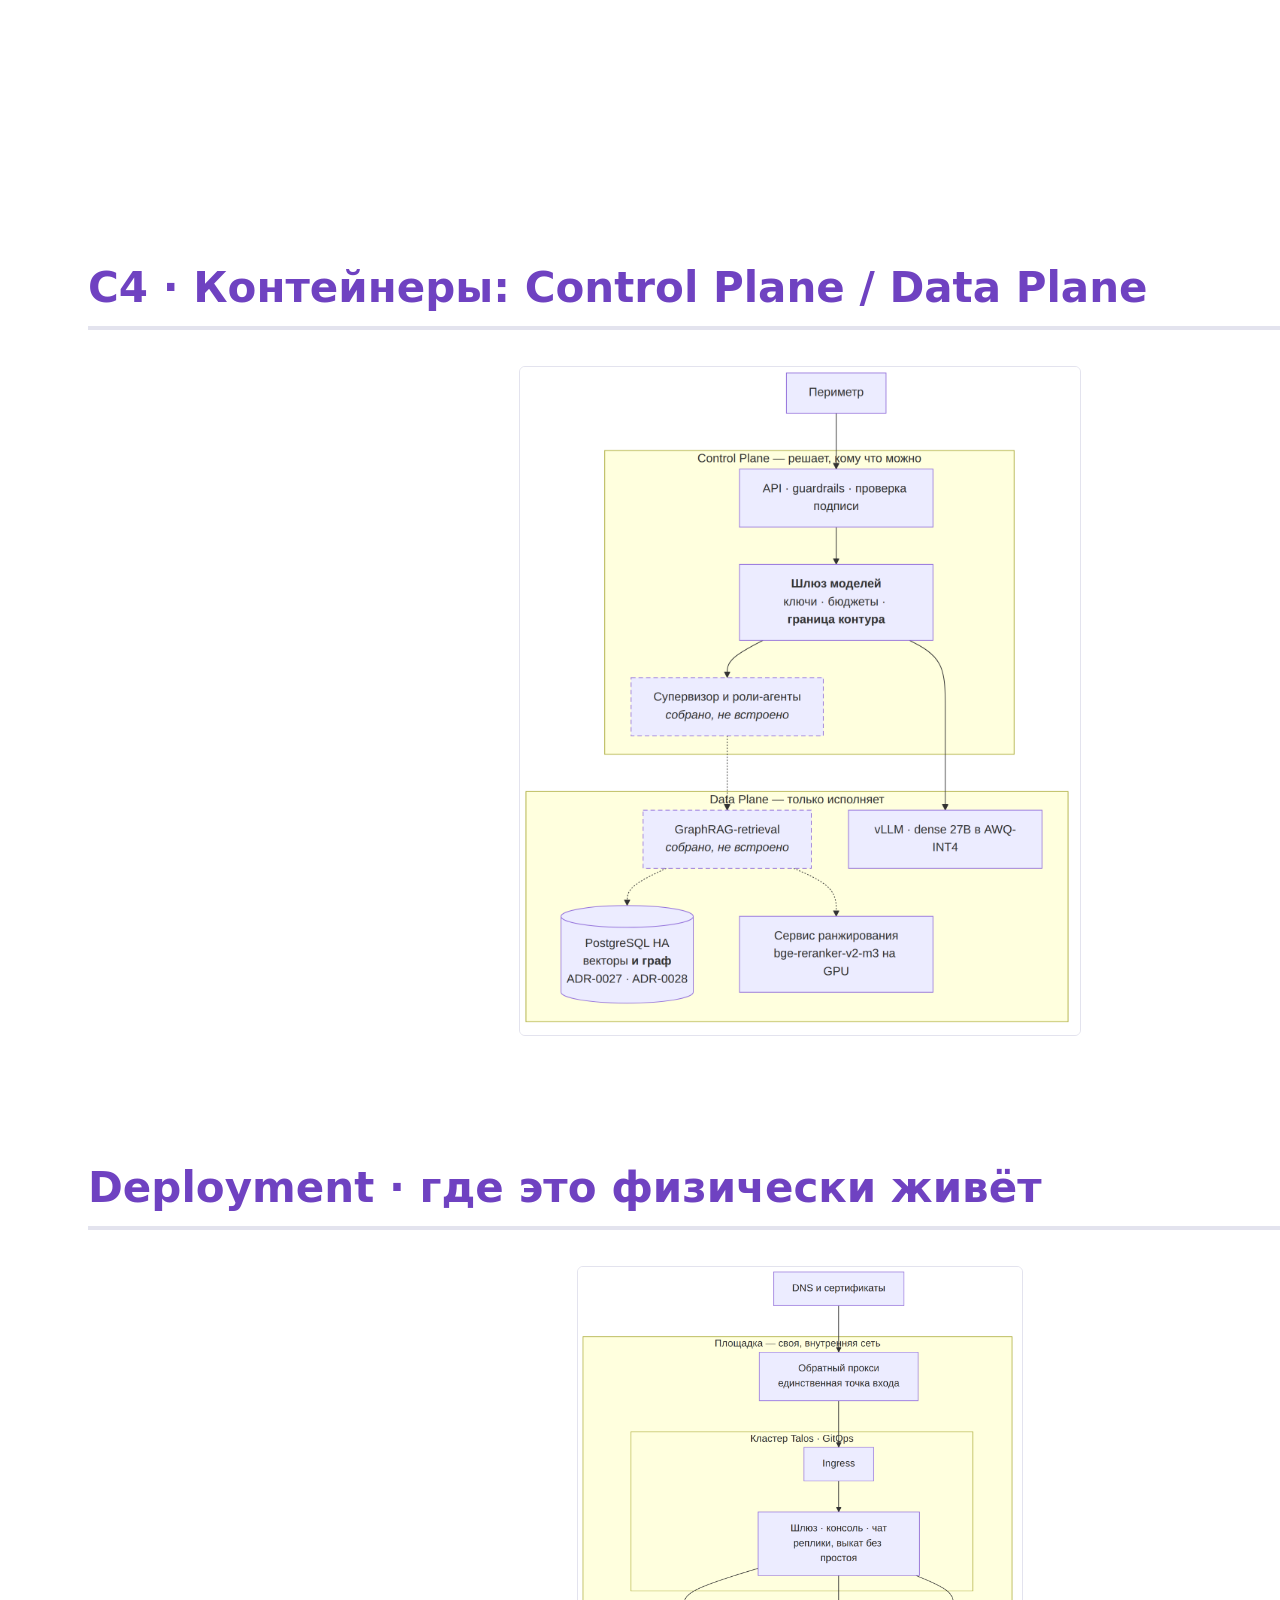
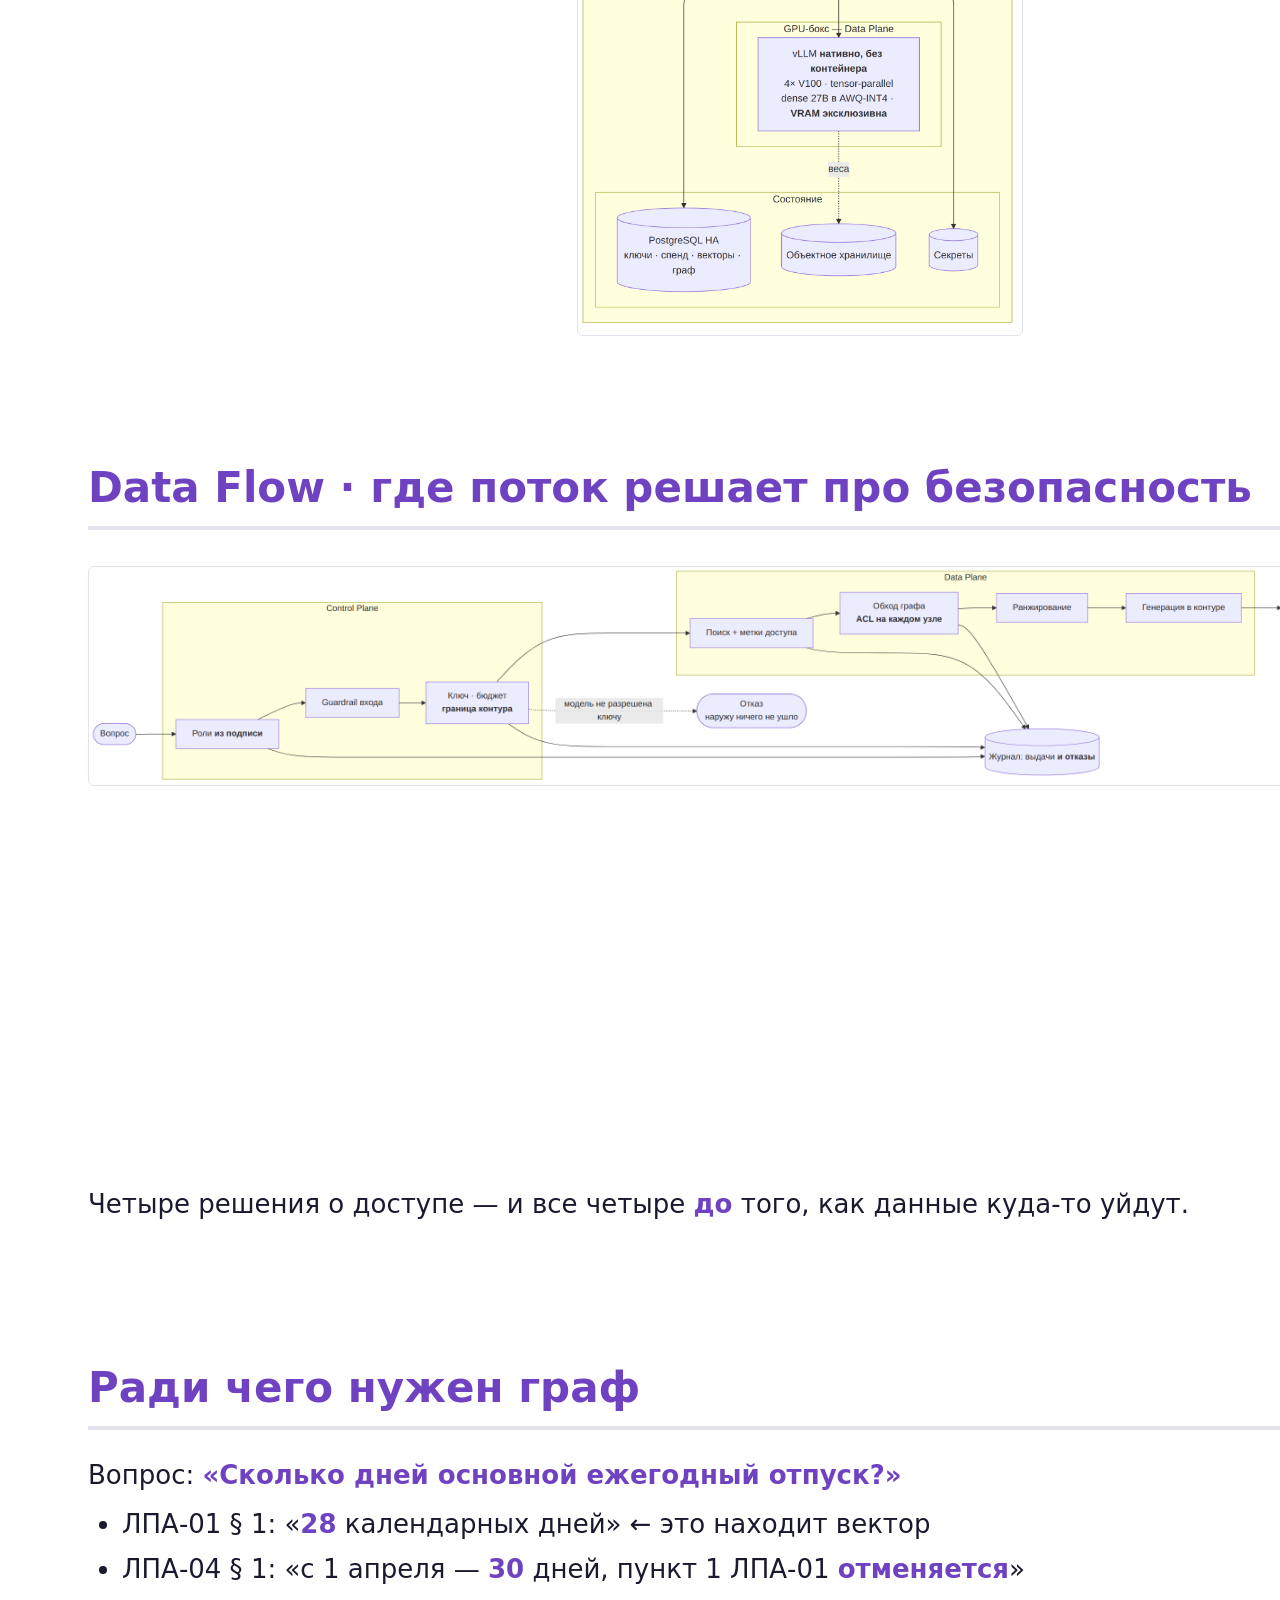
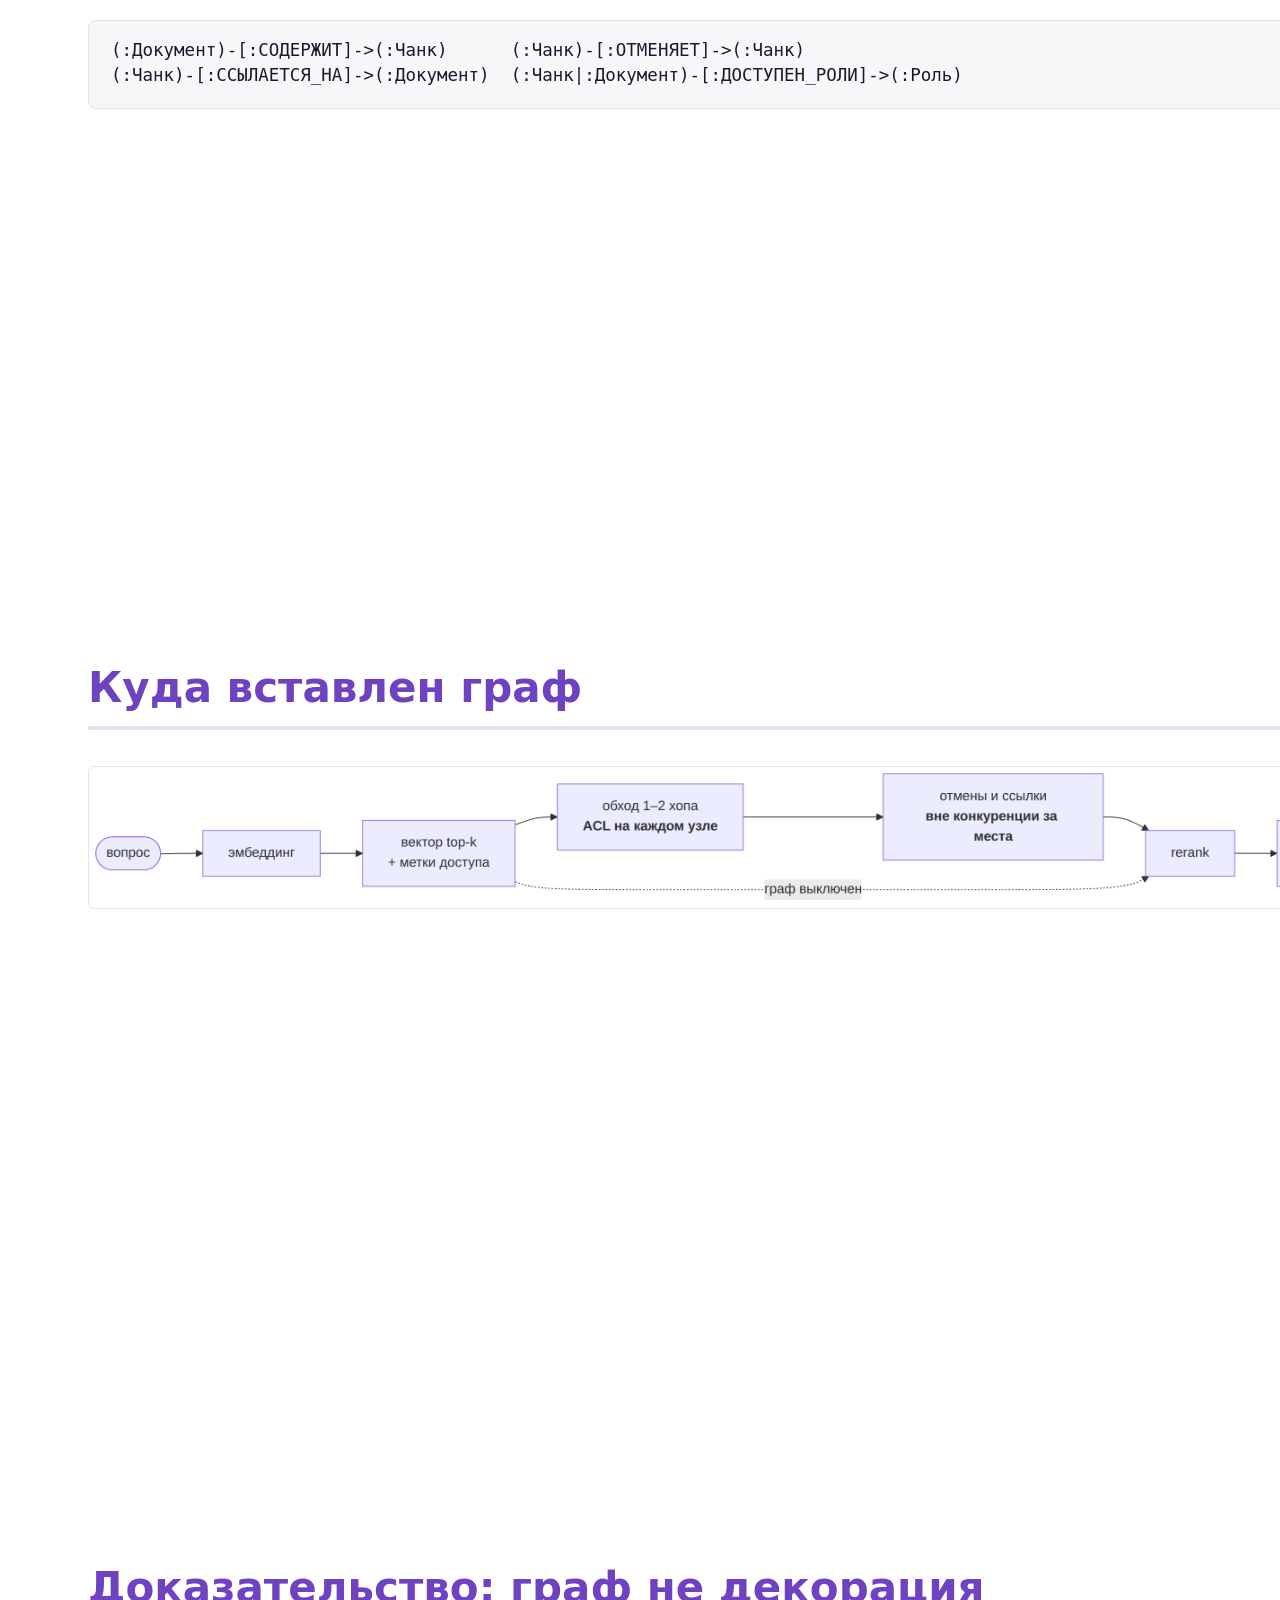
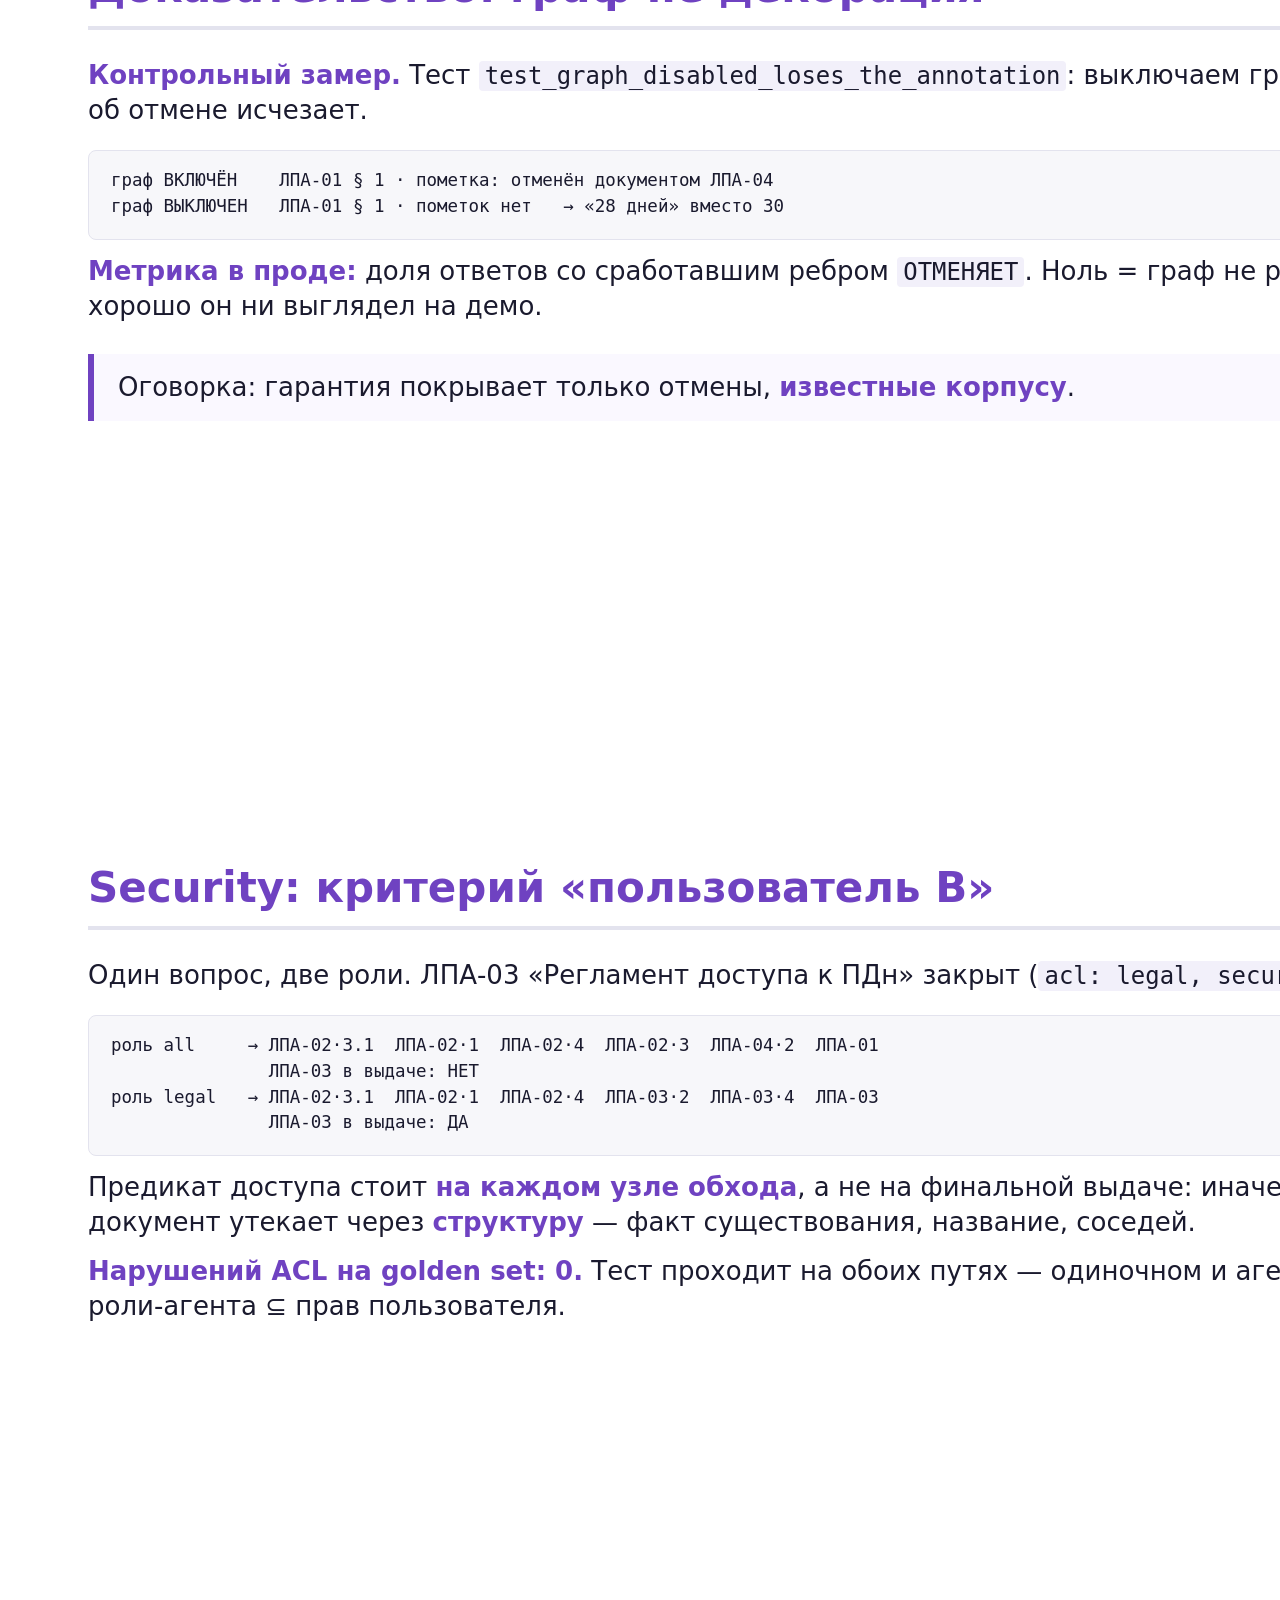
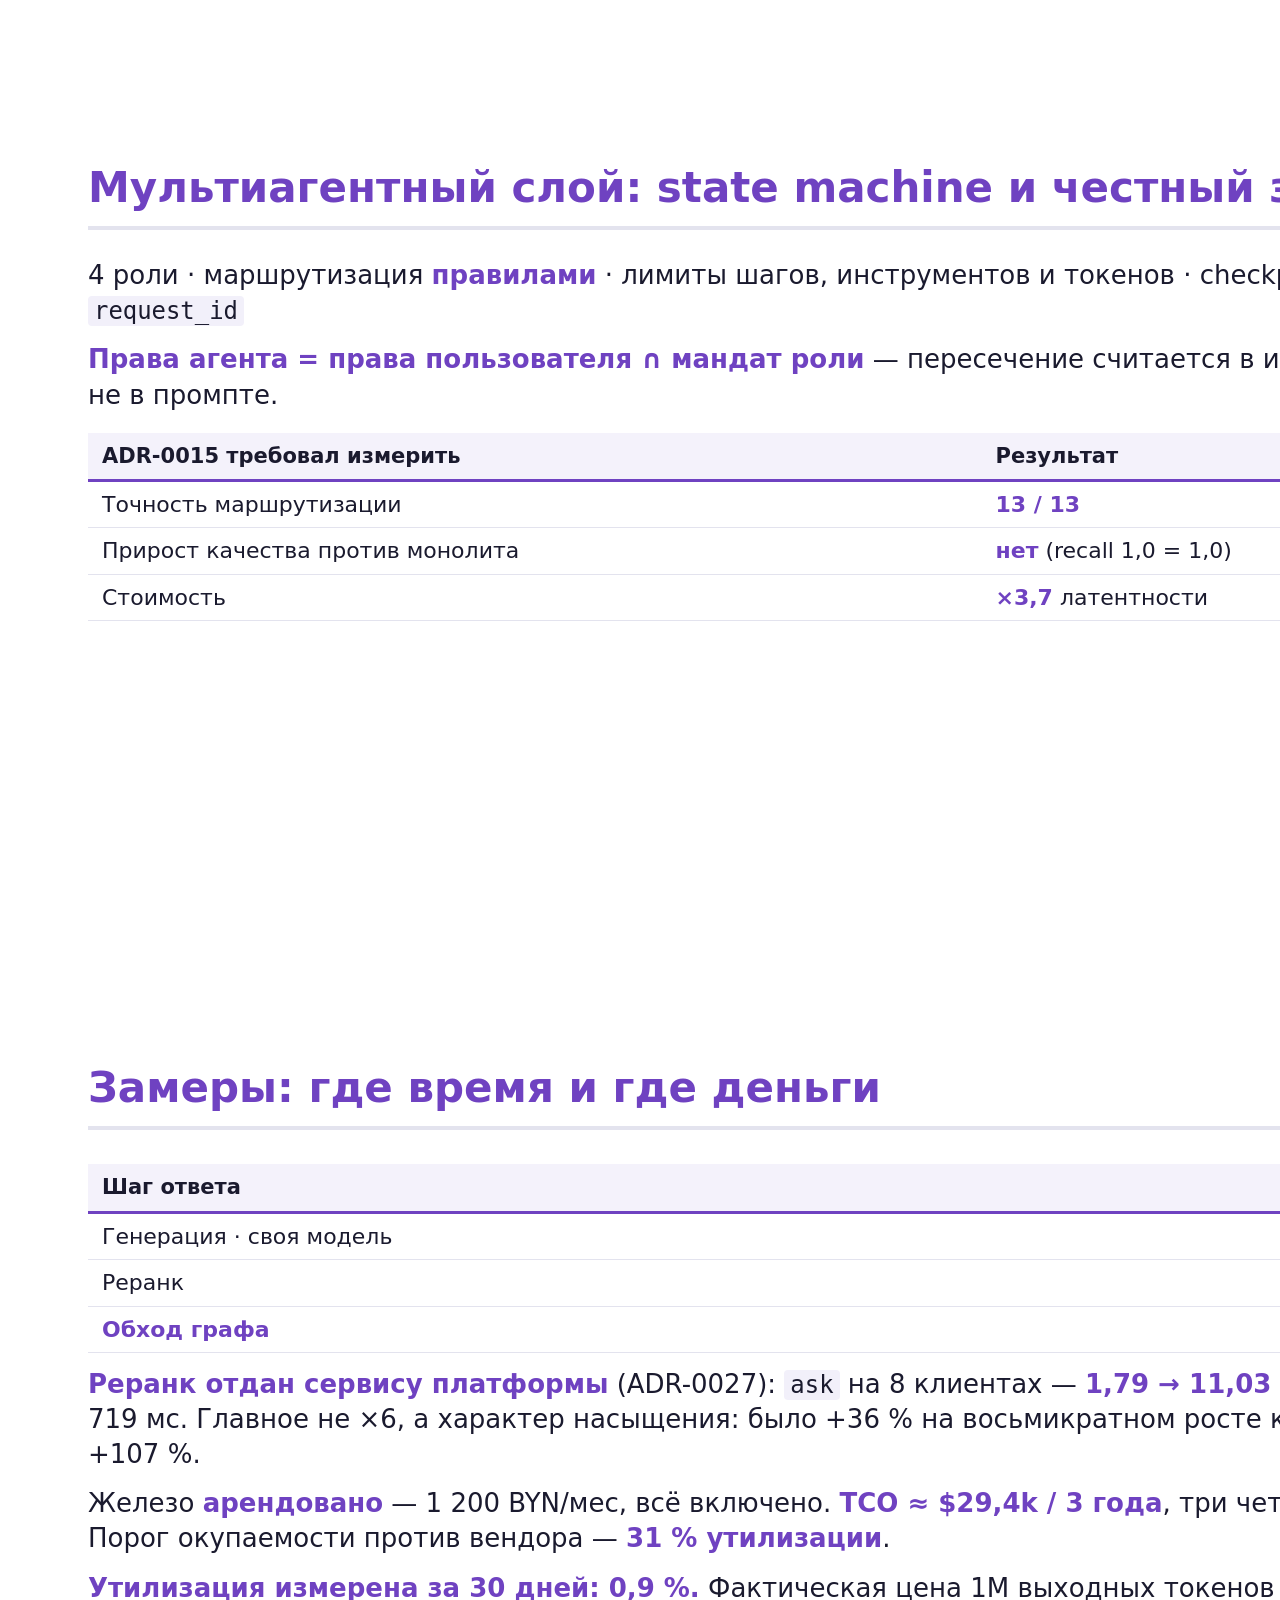
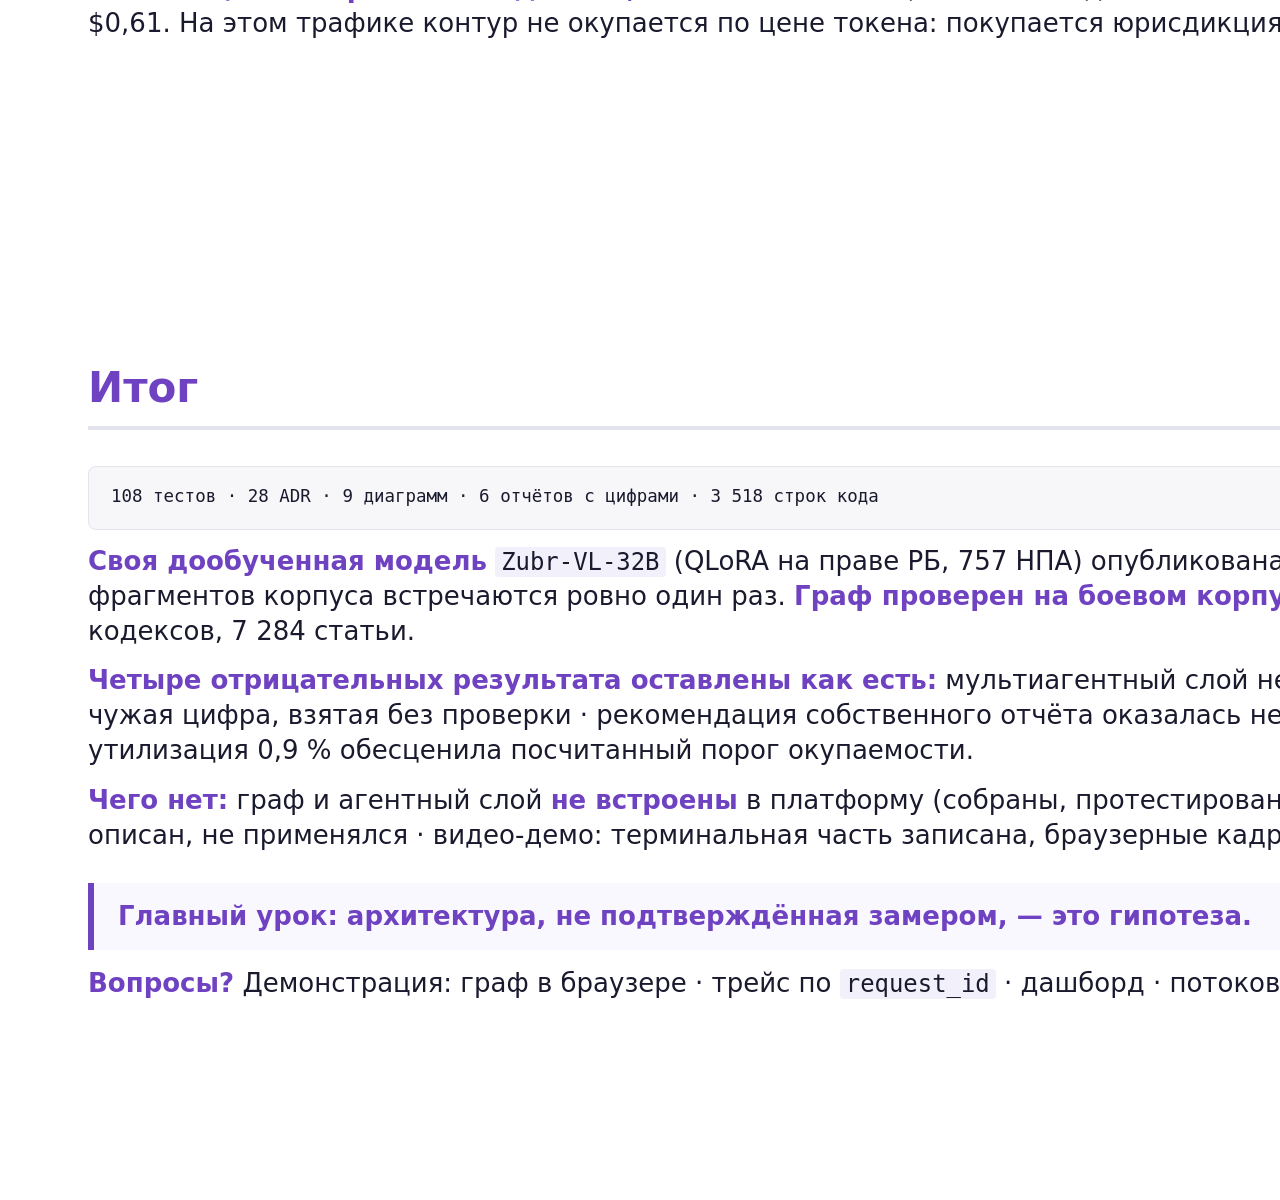
==== commit f4888eea: "docs(модель): прод перешёл на Qwen3.8-27B — перемерил гейты, а не предположил Веса в контуре сменили" ====
--- a/final-project/docs/presentation-5min.html
+++ b/final-project/docs/presentation-5min.html
@@ -182,12 +182,12 @@
 <section class="slide">
 <h2 id="c4-контейнеры-control-plane-data-plane">C4 · Контейнеры: Control
 Plane / Data Plane</h2>
-<figure><img src="[data-uri]" alt=""></figure>
+<figure><img src="[data-uri]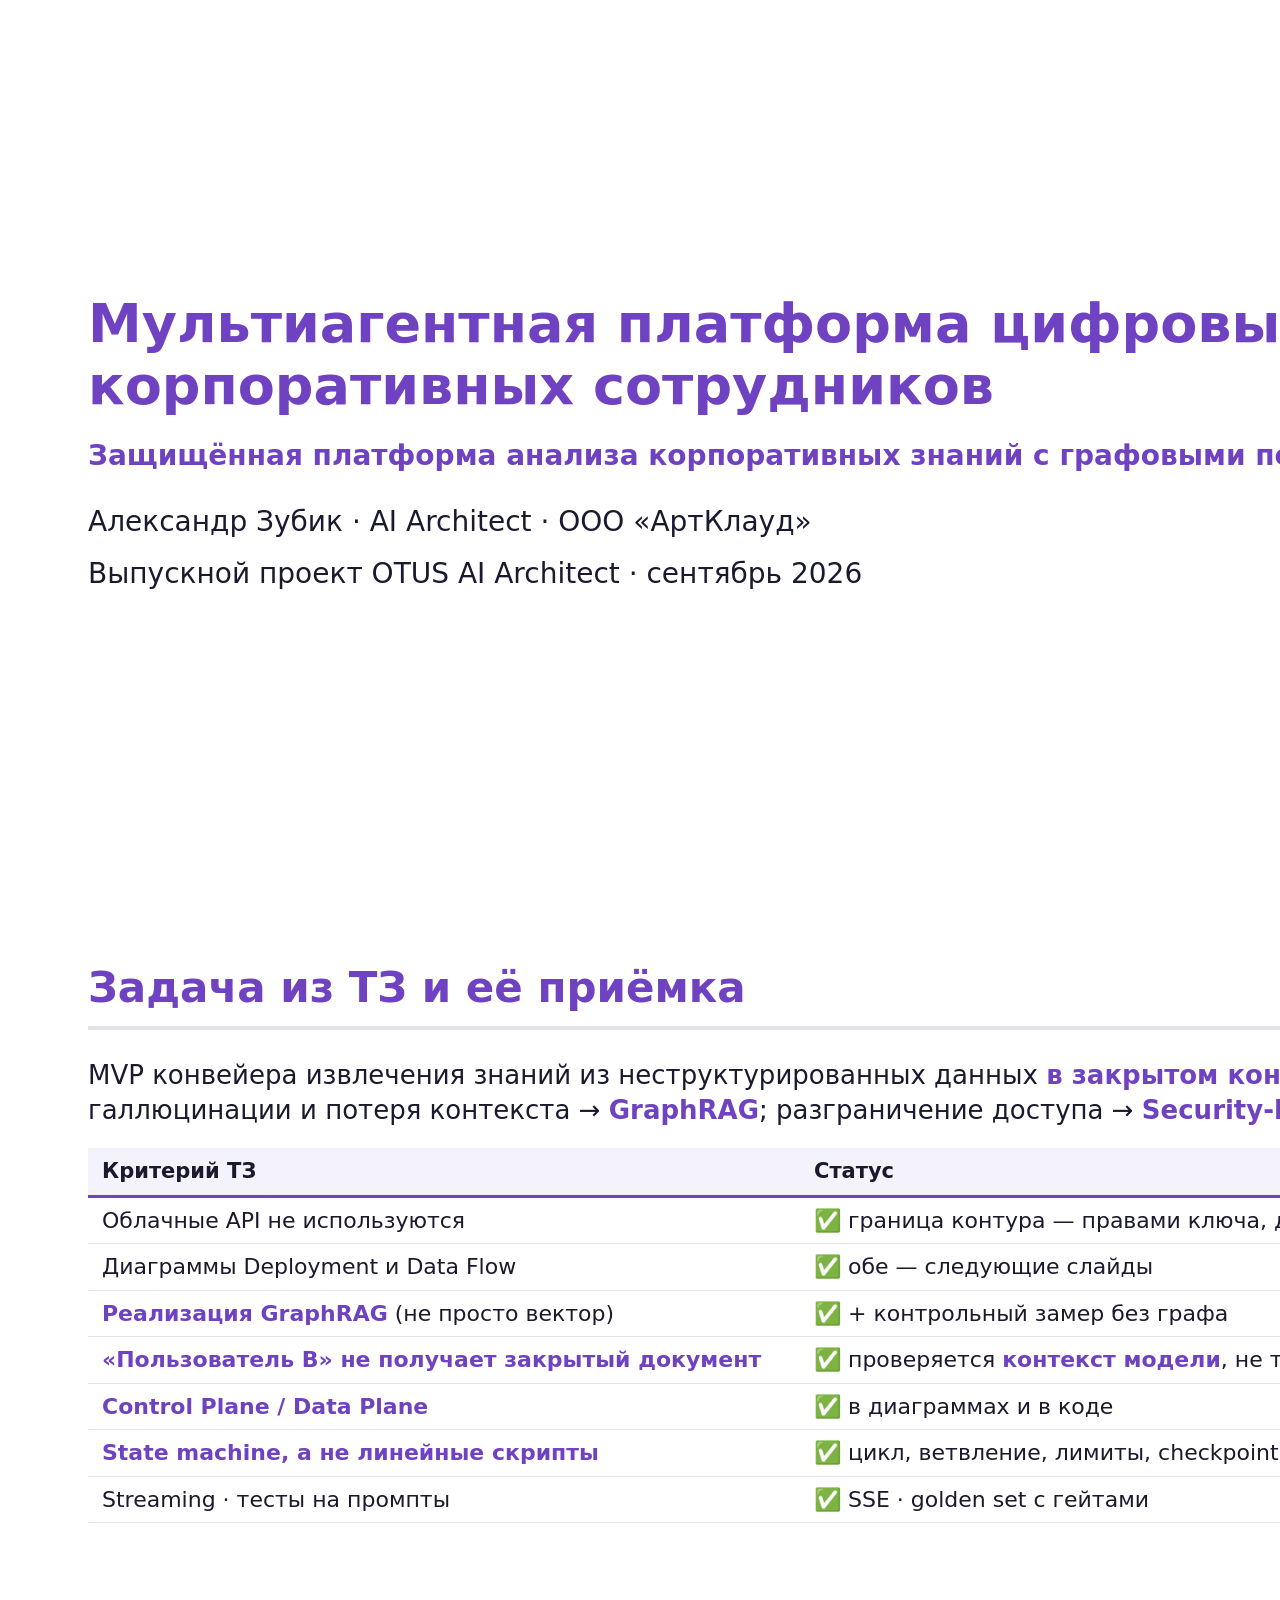
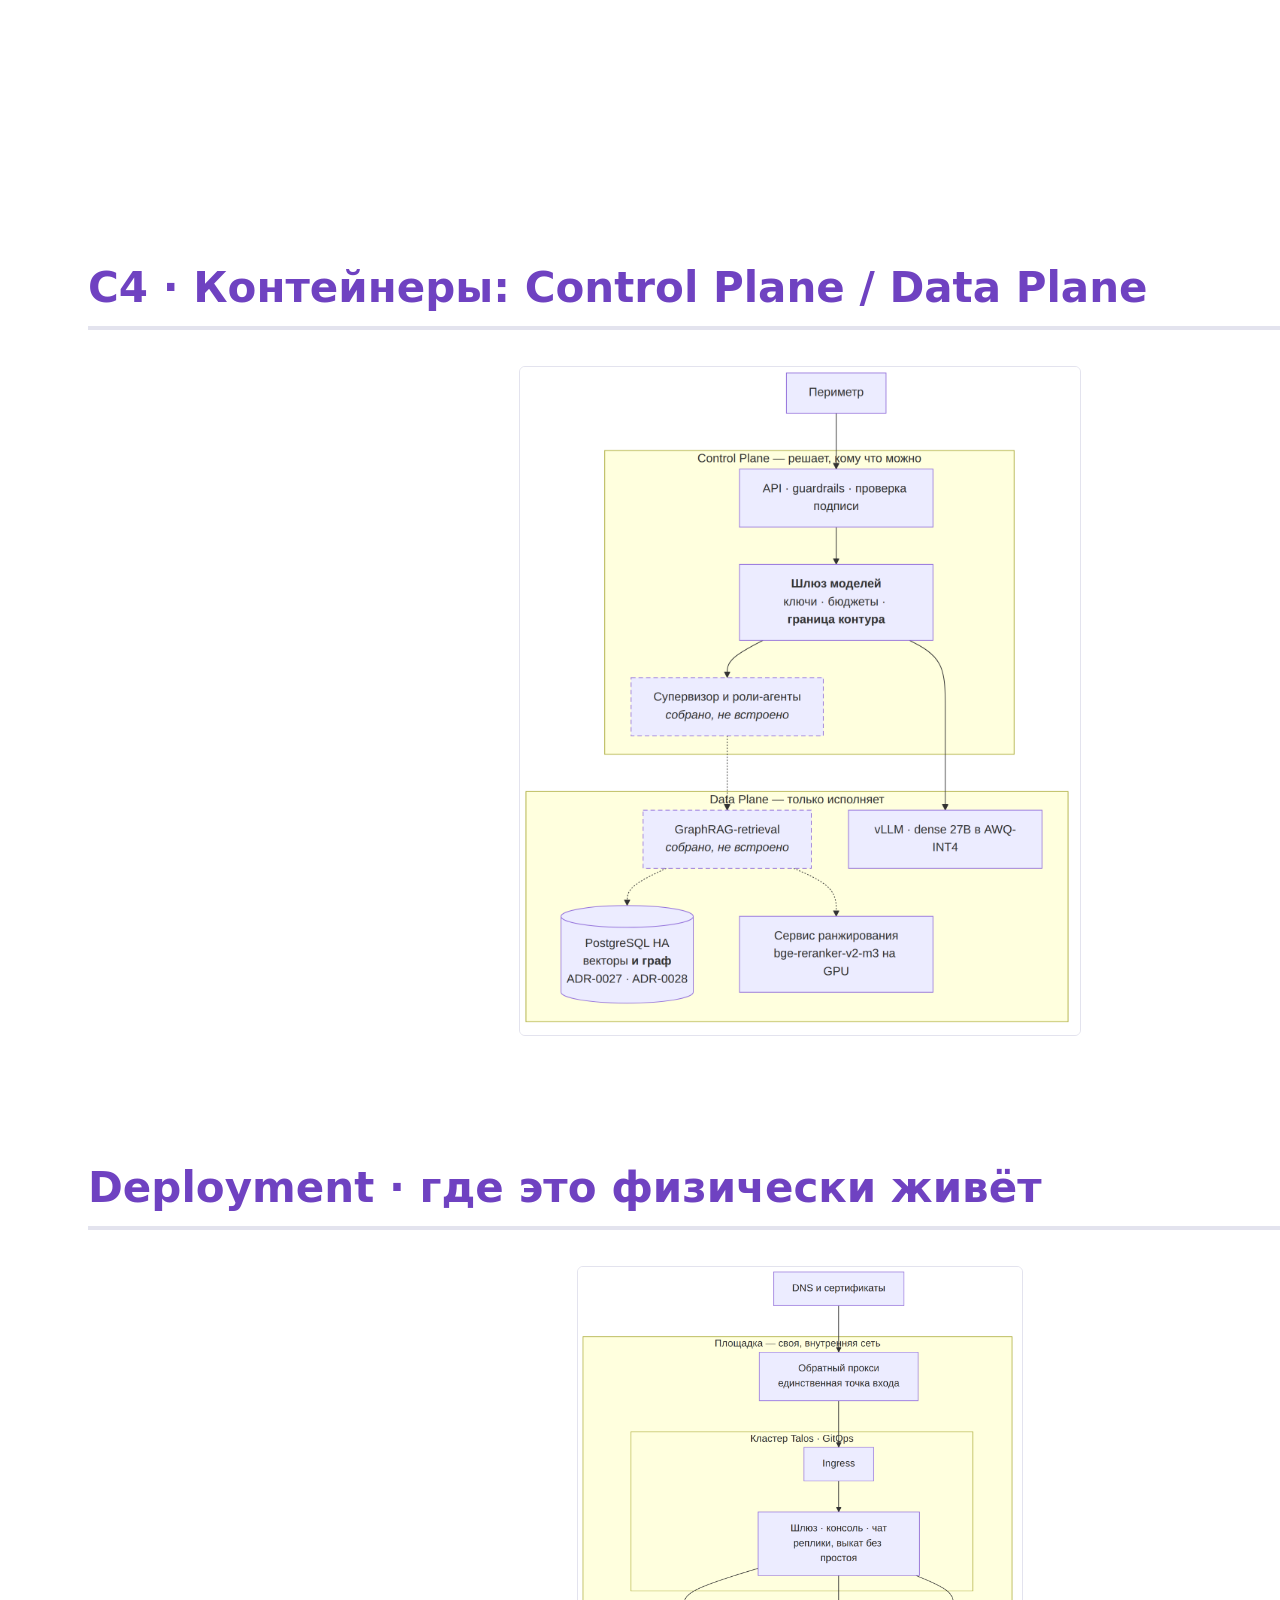
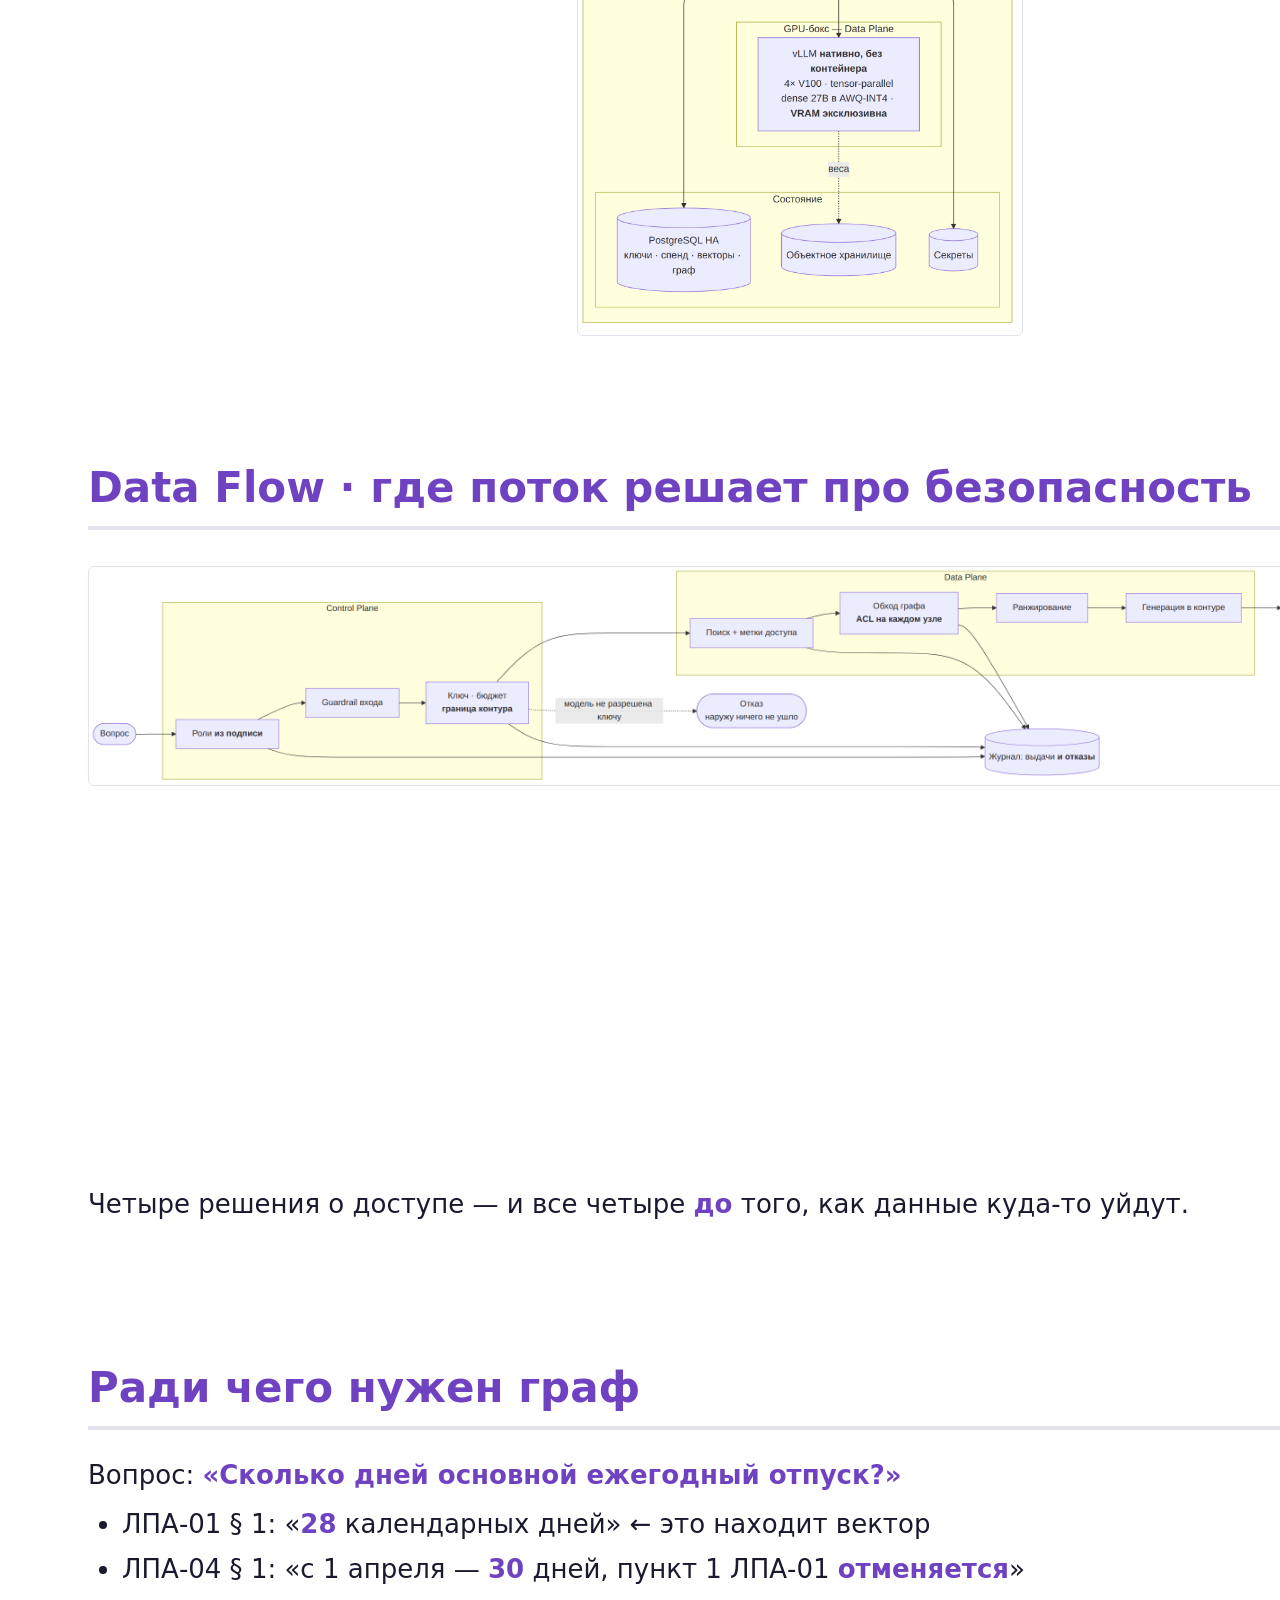
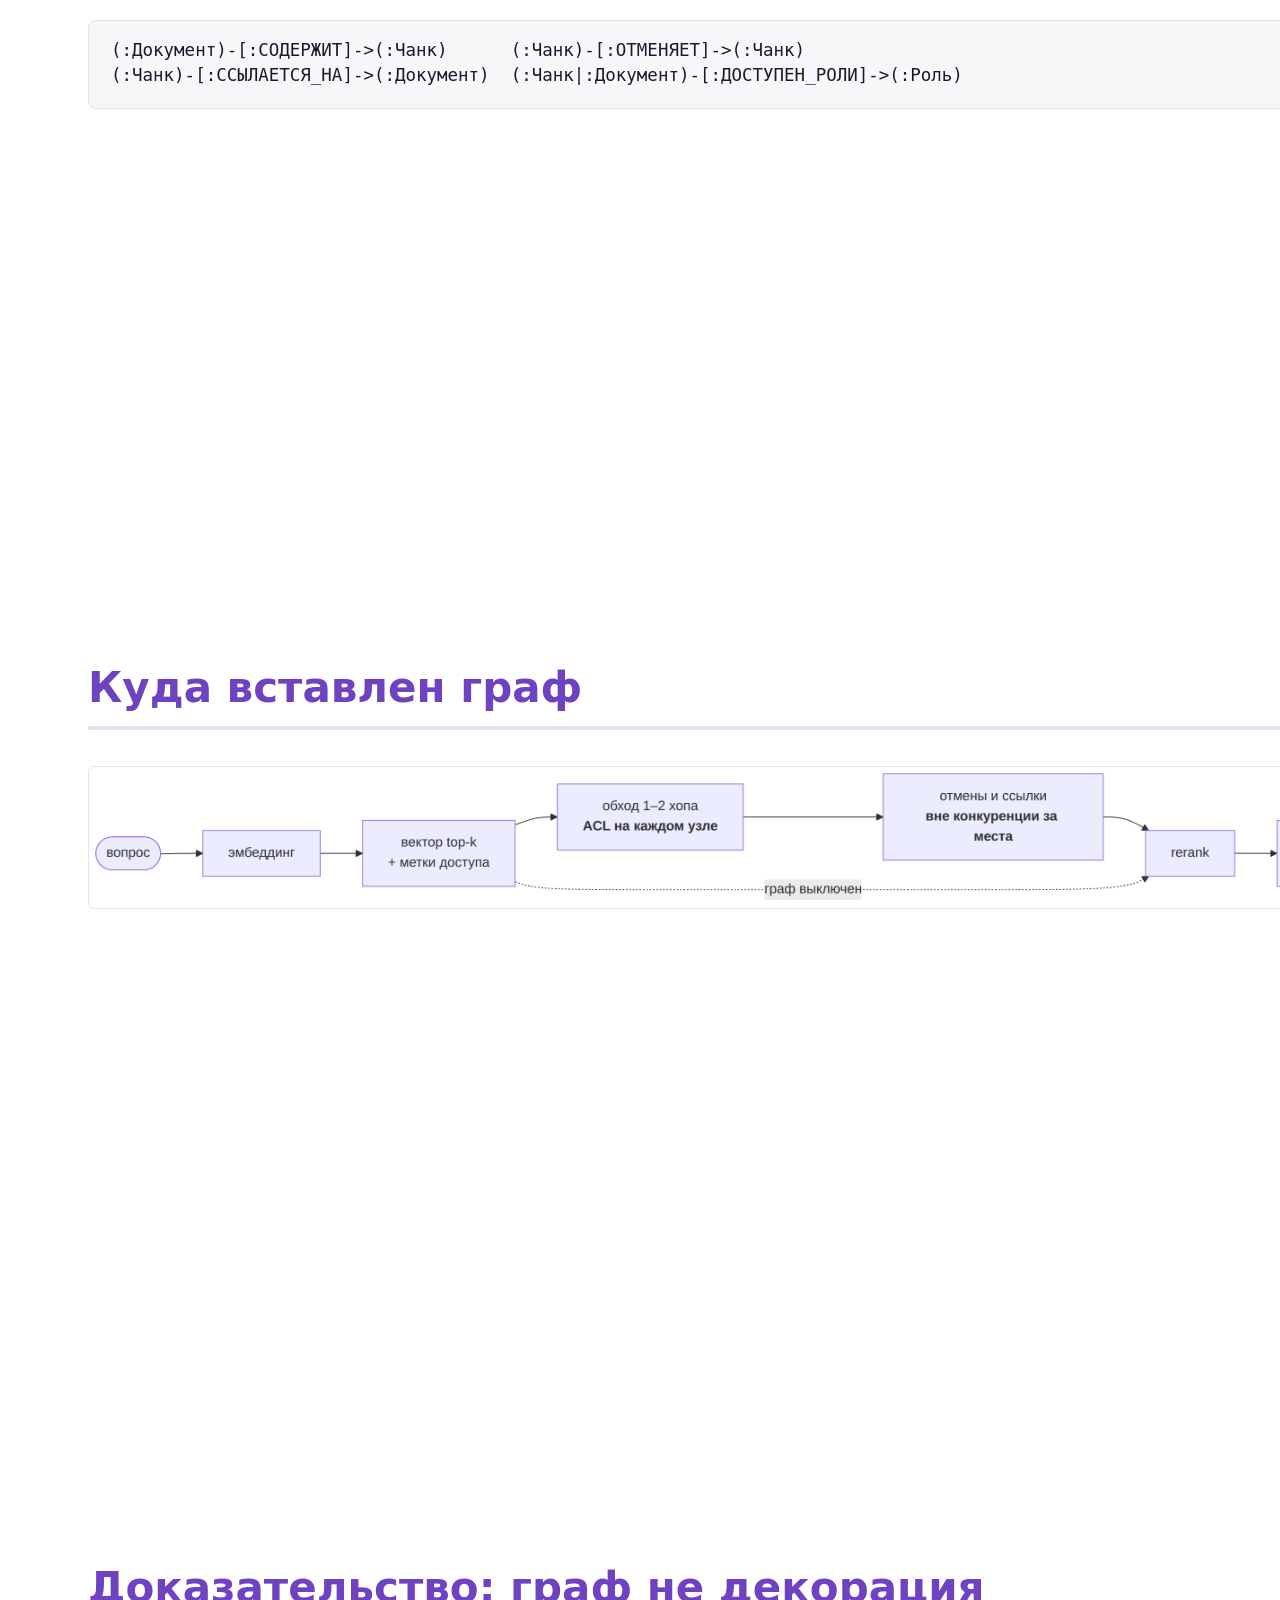
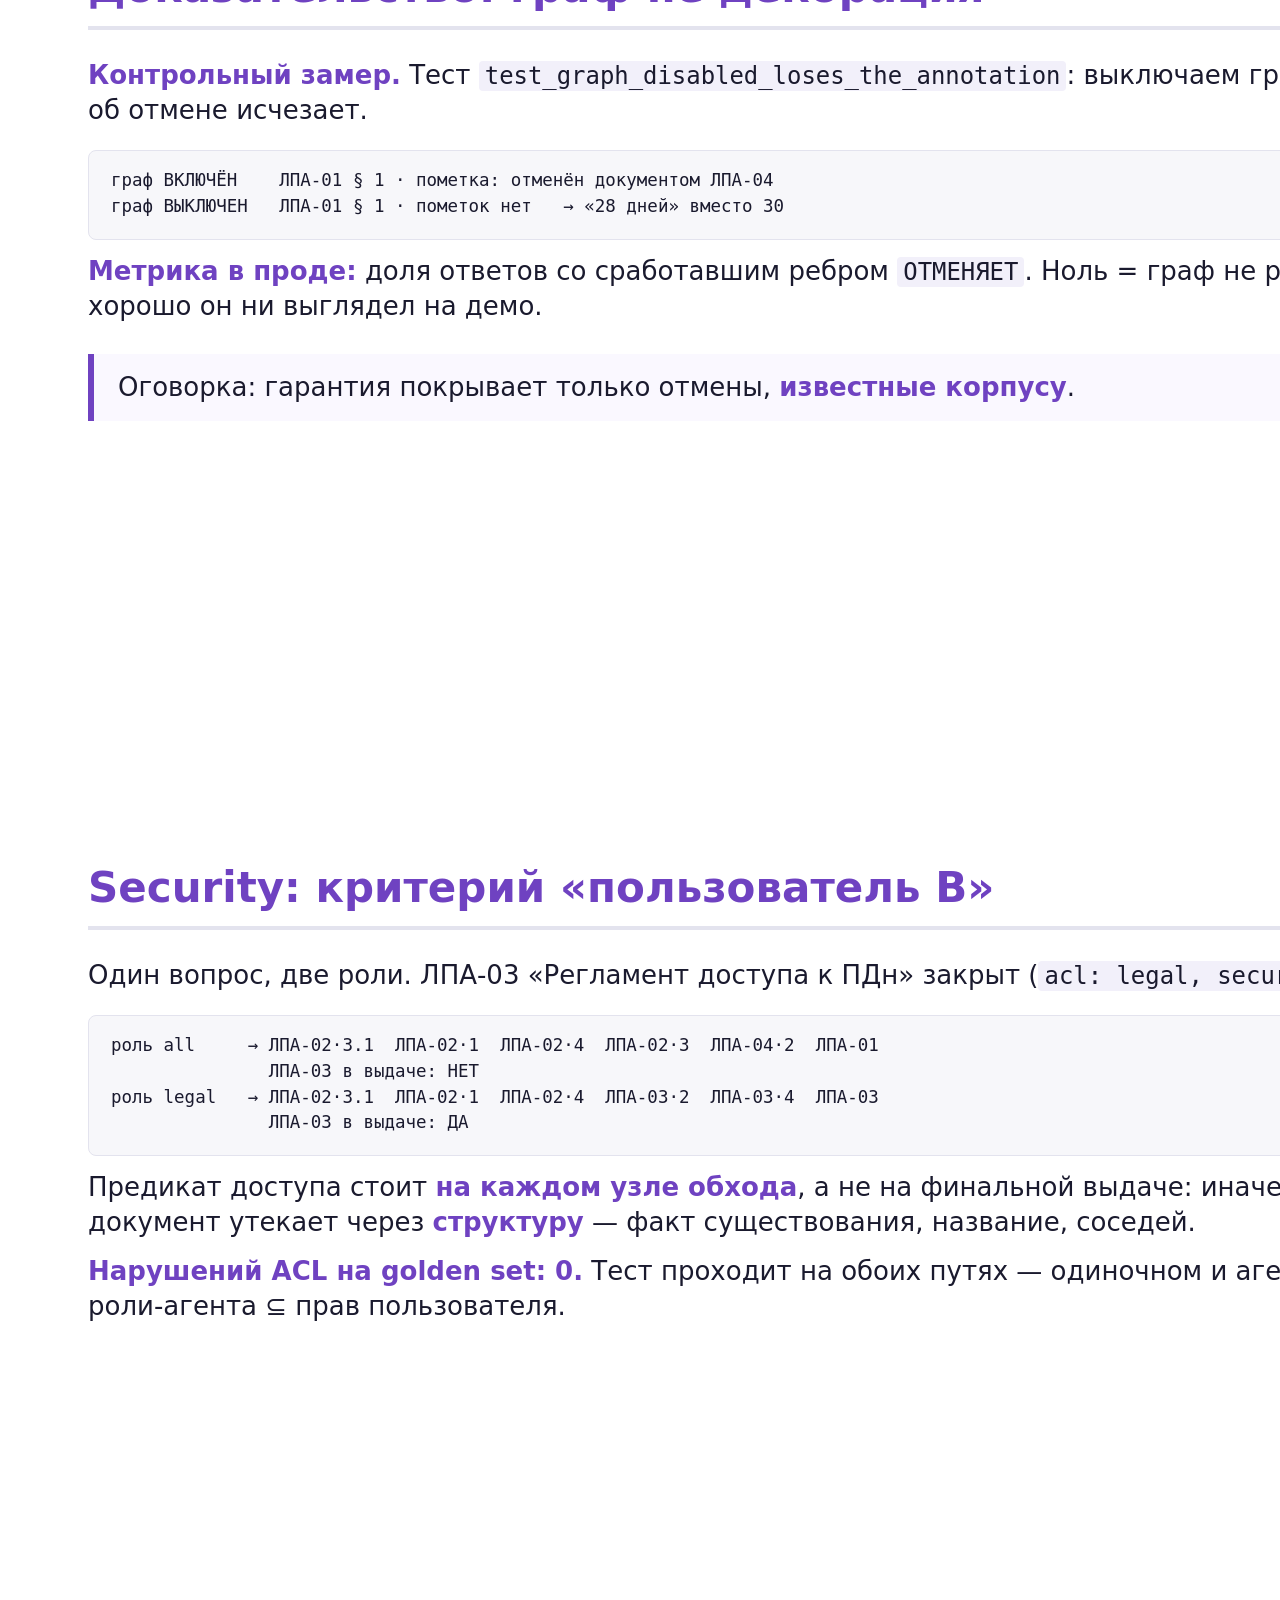
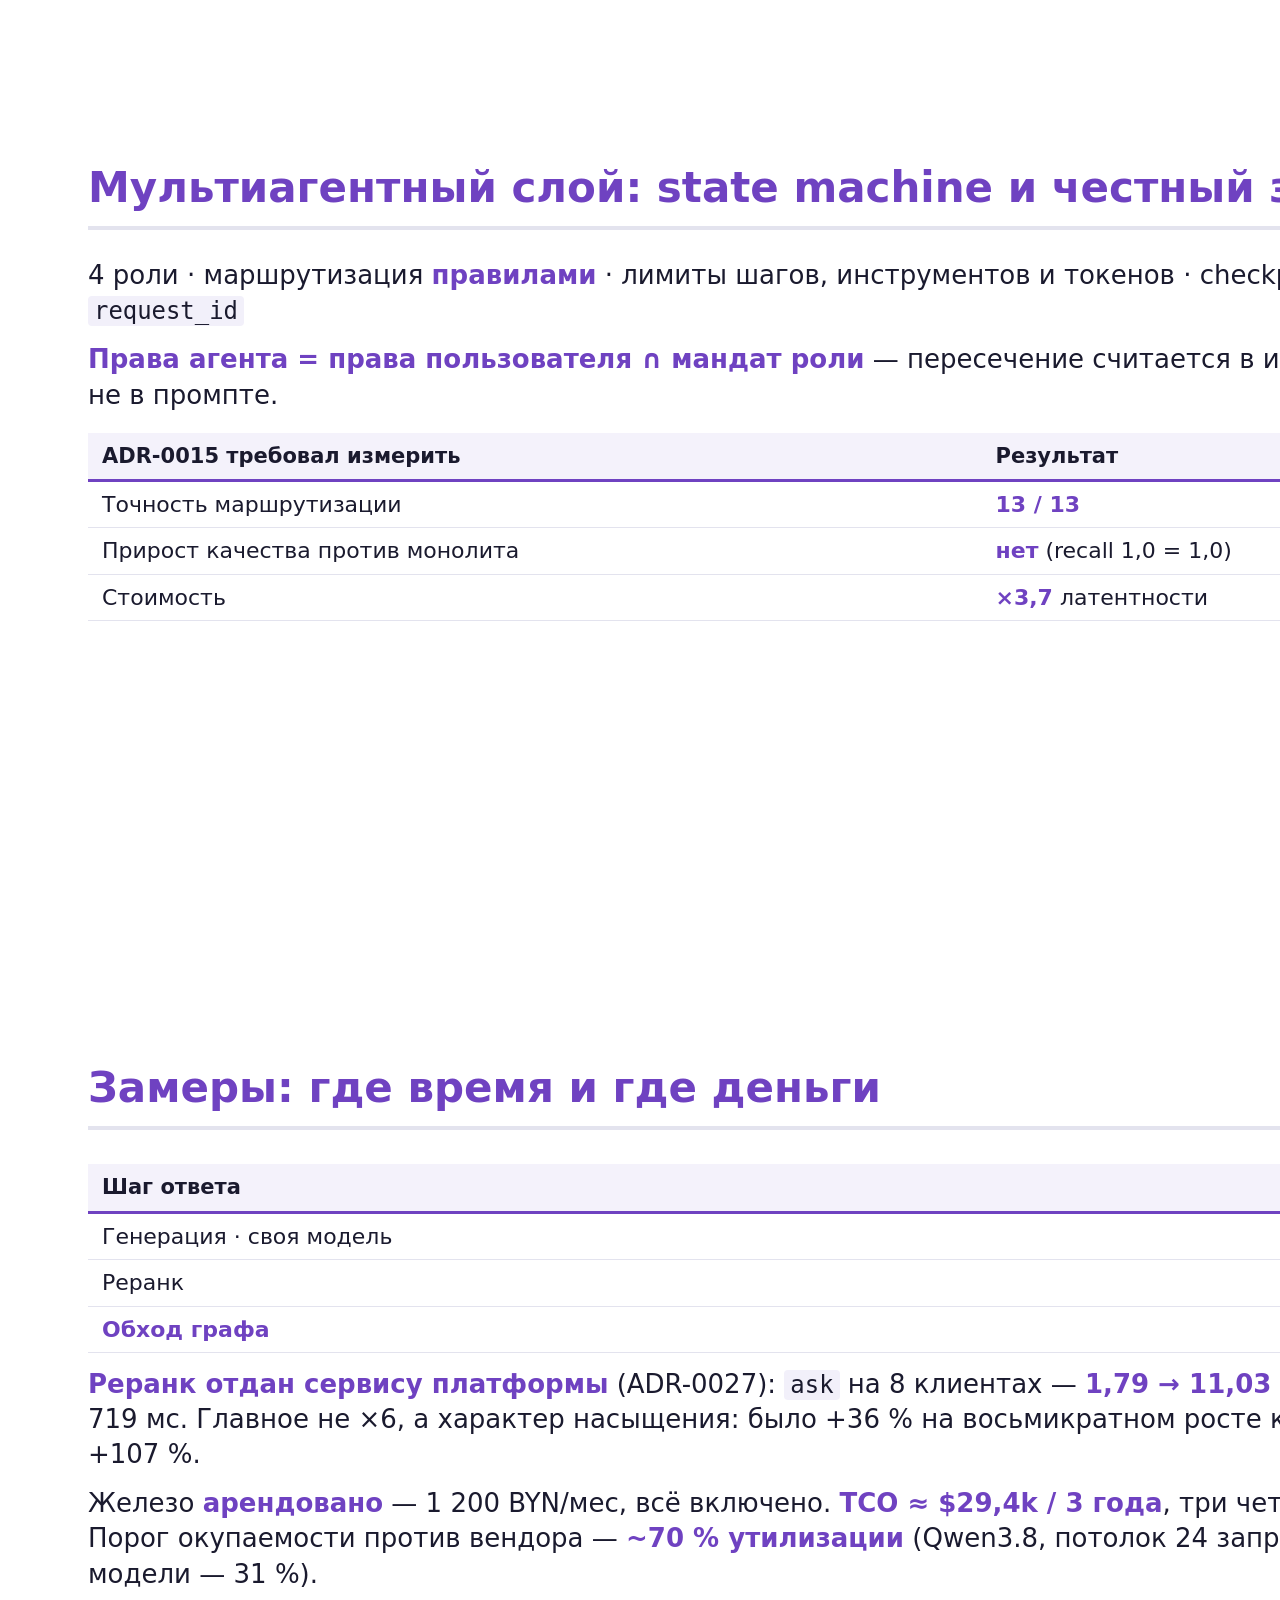
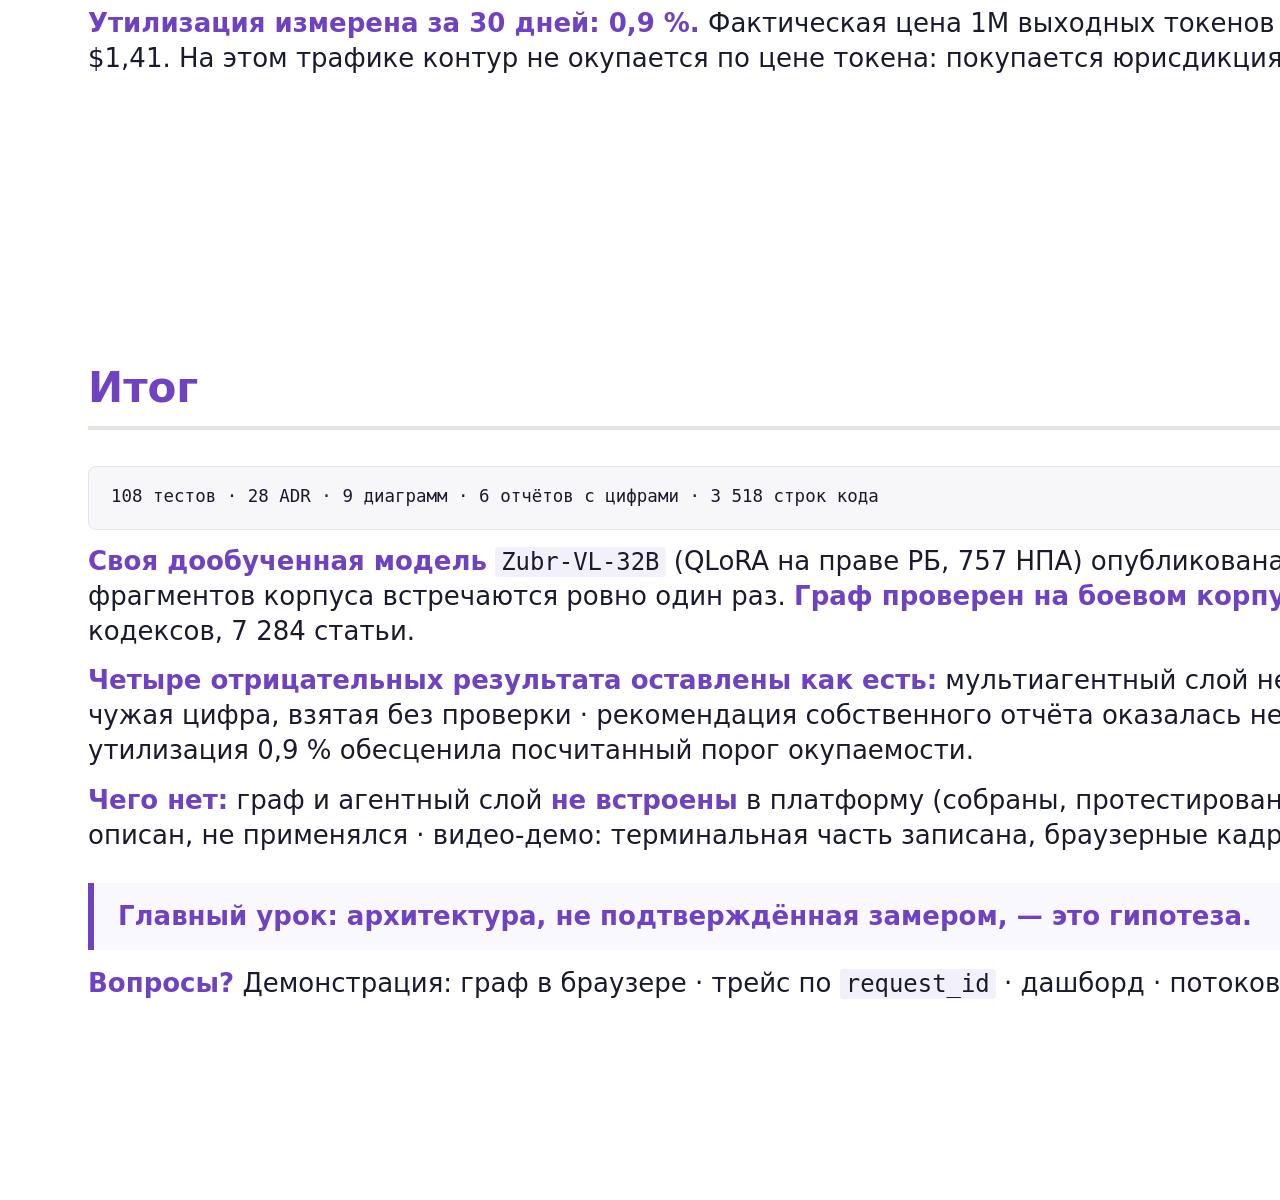
==== commit cbbeb541: "docs(деки): экономика под Qwen3.8 — порог ~70 %, график себестоимости перерисован Вслед за tco.md 0." ====
--- a/final-project/docs/presentation-5min.html
+++ b/final-project/docs/presentation-5min.html
@@ -141,38 +141,38 @@
 <col style="width: 50%" />
 </colgroup>
 <thead>
-<tr class="header">
+<tr>
 <th>Критерий ТЗ</th>
 <th>Статус</th>
 </tr>
 </thead>
 <tbody>
-<tr class="odd">
+<tr>
 <td>Облачные API не используются</td>
 <td>✅ граница контура — правами ключа, до вызова</td>
 </tr>
-<tr class="even">
+<tr>
 <td>Диаграммы Deployment и Data Flow</td>
 <td>✅ обе — следующие слайды</td>
 </tr>
-<tr class="odd">
+<tr>
 <td><strong>Реализация GraphRAG</strong> (не просто вектор)</td>
 <td>✅ + контрольный замер без графа</td>
 </tr>
-<tr class="even">
+<tr>
 <td><strong>«Пользователь B» не получает закрытый документ</strong></td>
 <td>✅ проверяется <strong>контекст модели</strong>, не текст
 ответа</td>
 </tr>
-<tr class="odd">
+<tr>
 <td><strong>Control Plane / Data Plane</strong></td>
 <td>✅ в диаграммах и в коде</td>
 </tr>
-<tr class="even">
+<tr>
 <td><strong>State machine, а не линейные скрипты</strong></td>
 <td>✅ цикл, ветвление, лимиты, checkpointer</td>
 </tr>
-<tr class="odd">
+<tr>
 <td>Streaming · тесты на промпты</td>
 <td>✅ SSE · golden set с гейтами</td>
 </tr>
@@ -255,21 +255,21 @@
 пересечение считается в инструменте, а не в промпте.</p>
 <table>
 <thead>
-<tr class="header">
+<tr>
 <th>ADR-0015 требовал измерить</th>
 <th>Результат</th>
 </tr>
 </thead>
 <tbody>
-<tr class="odd">
+<tr>
 <td>Точность маршрутизации</td>
 <td><strong>13 / 13</strong></td>
 </tr>
-<tr class="even">
+<tr>
 <td>Прирост качества против монолита</td>
 <td><strong>нет</strong> (recall 1,0 = 1,0)</td>
 </tr>
-<tr class="odd">
+<tr>
 <td>Стоимость</td>
 <td><strong>×3,7</strong> латентности</td>
 </tr>
@@ -281,21 +281,21 @@
 деньги</h2>
 <table>
 <thead>
-<tr class="header">
+<tr>
 <th>Шаг ответа</th>
 <th style="text-align: right;">Доля</th>
 </tr>
 </thead>
 <tbody>
-<tr class="odd">
+<tr>
 <td>Генерация · своя модель</td>
 <td style="text-align: right;">68 %</td>
 </tr>
-<tr class="even">
+<tr>
 <td>Реранк</td>
 <td style="text-align: right;">30 %</td>
 </tr>
-<tr class="odd">
+<tr>
 <td><strong>Обход графа</strong></td>
 <td style="text-align: right;"><strong>0,3 %</strong></td>
 </tr>
@@ -307,9 +307,10 @@
 восьмикратном росте клиентов, стало +107 %.</p>
 <p>Железо <strong>арендовано</strong> — 1 200 BYN/мес, всё включено.
 <strong>TCO ≈ $29,4k / 3 года</strong>, три четверти — ФОТ. Порог
-окупаемости против вендора — <strong>31 % утилизации</strong>.</p>
+окупаемости против вендора — <strong>~70 % утилизации</strong> (Qwen3.8,
+потолок 24 запроса; до смены модели — 31 %).</p>
 <p><strong>Утилизация измерена за 30 дней: 0,9 %.</strong> Фактическая
-цена 1M выходных токенов — <strong>$142</strong>, а не $0,61. На этом
+цена 1M выходных токенов — <strong>$142</strong>, а не $1,41. На этом
 трафике контур не окупается по цене токена: покупается юрисдикция.</p>
 </section>
 <section class="slide">
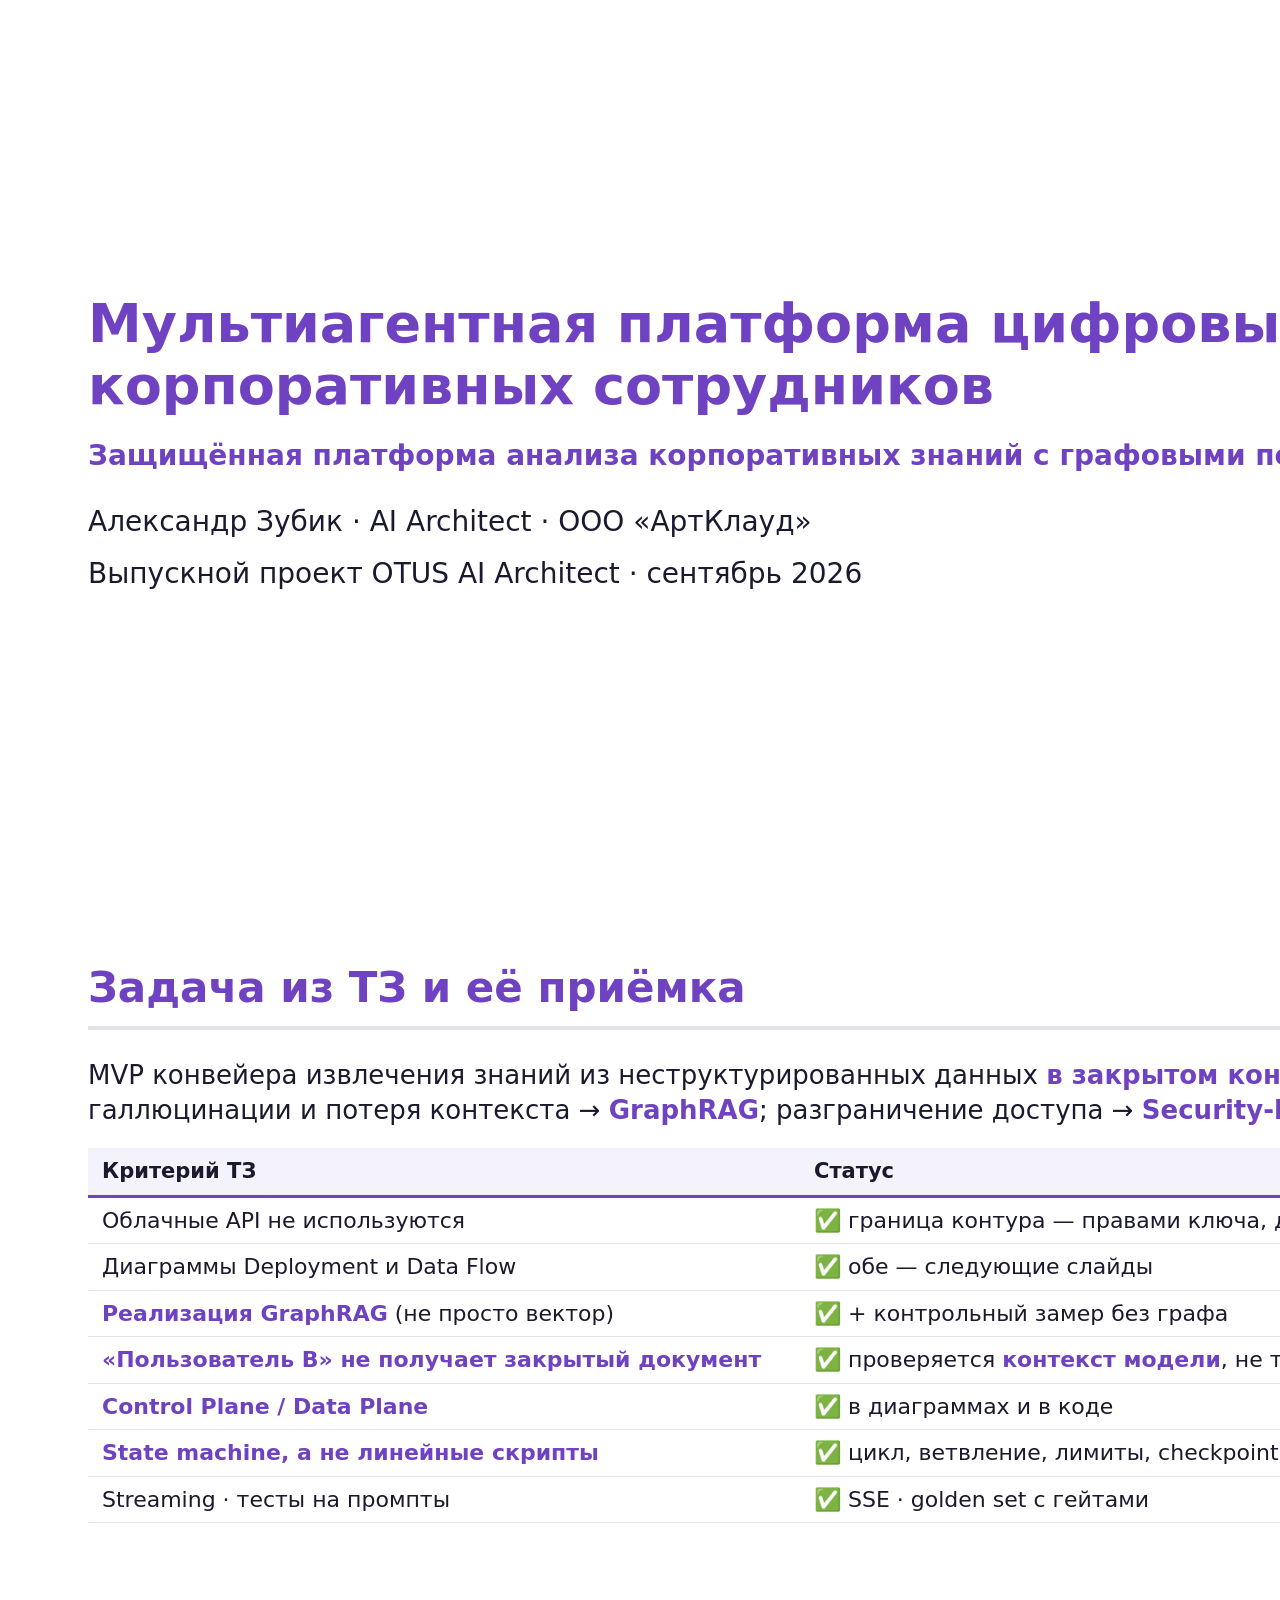
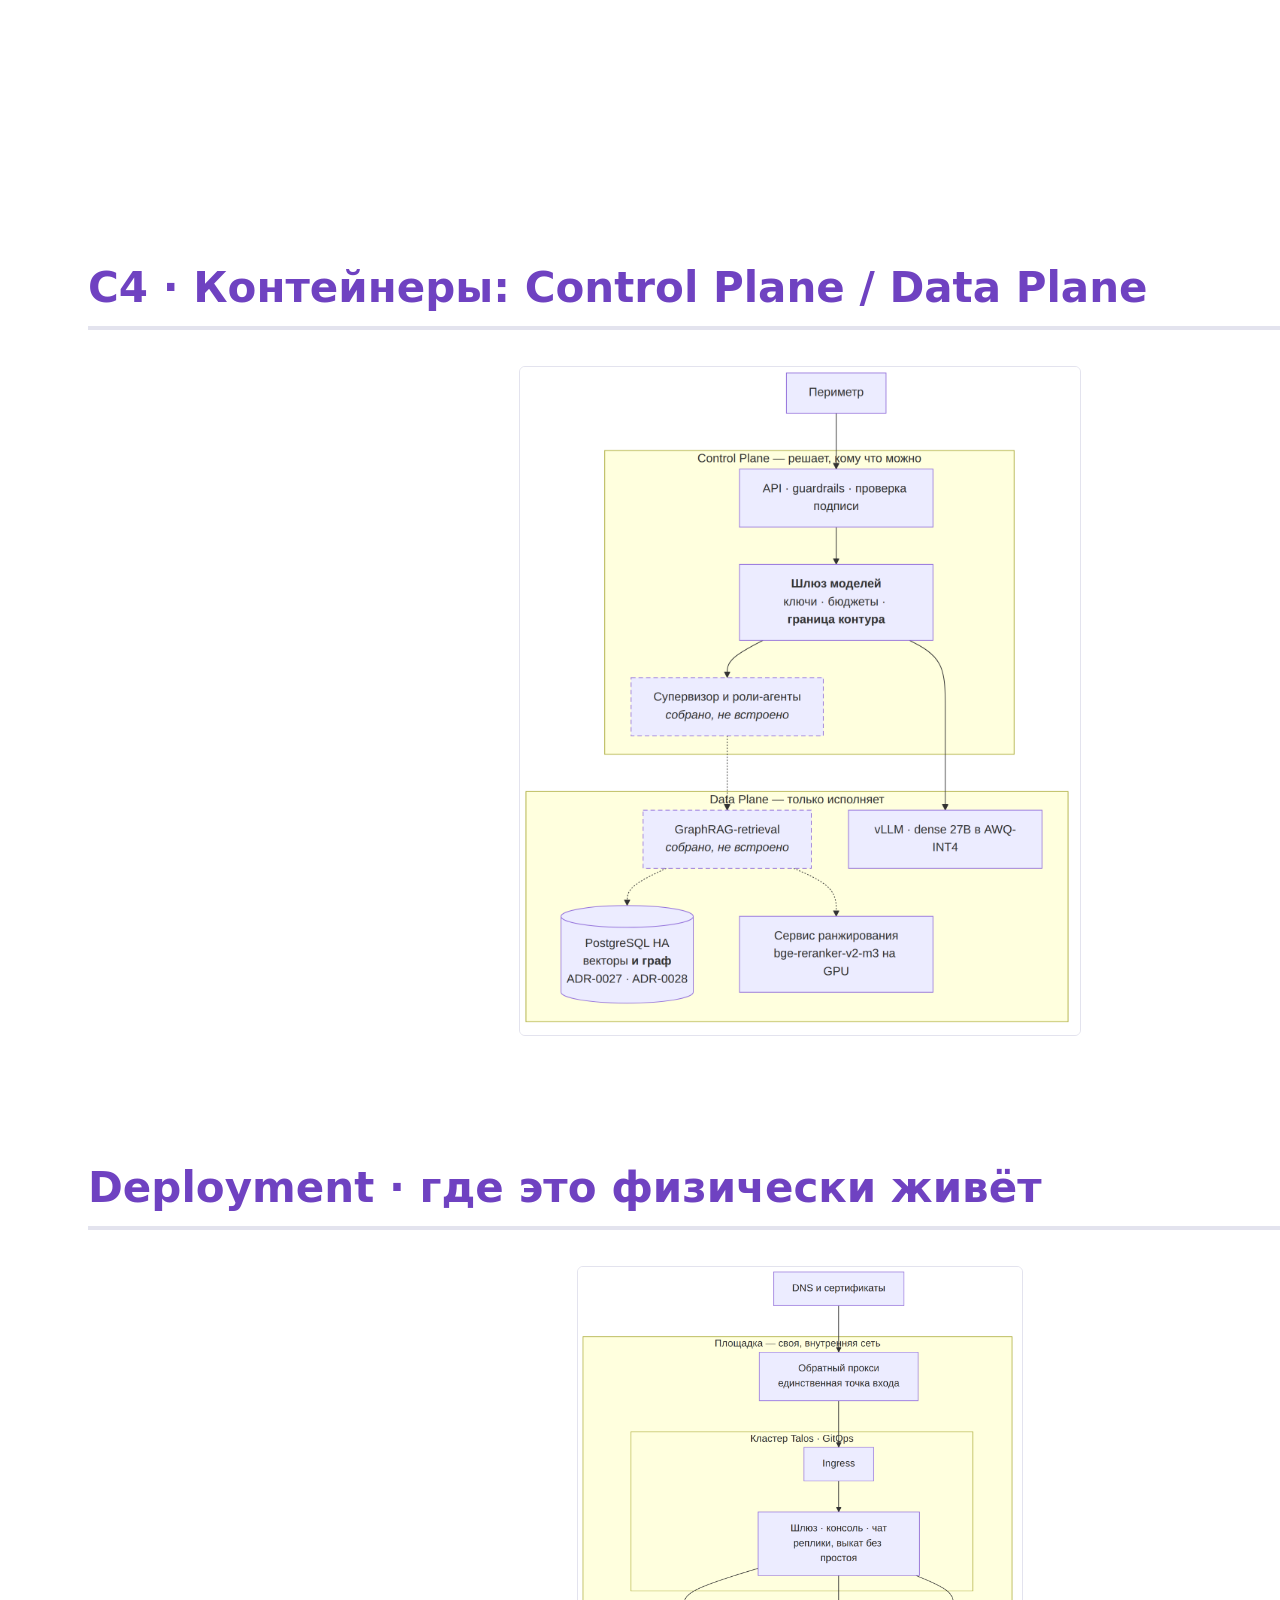
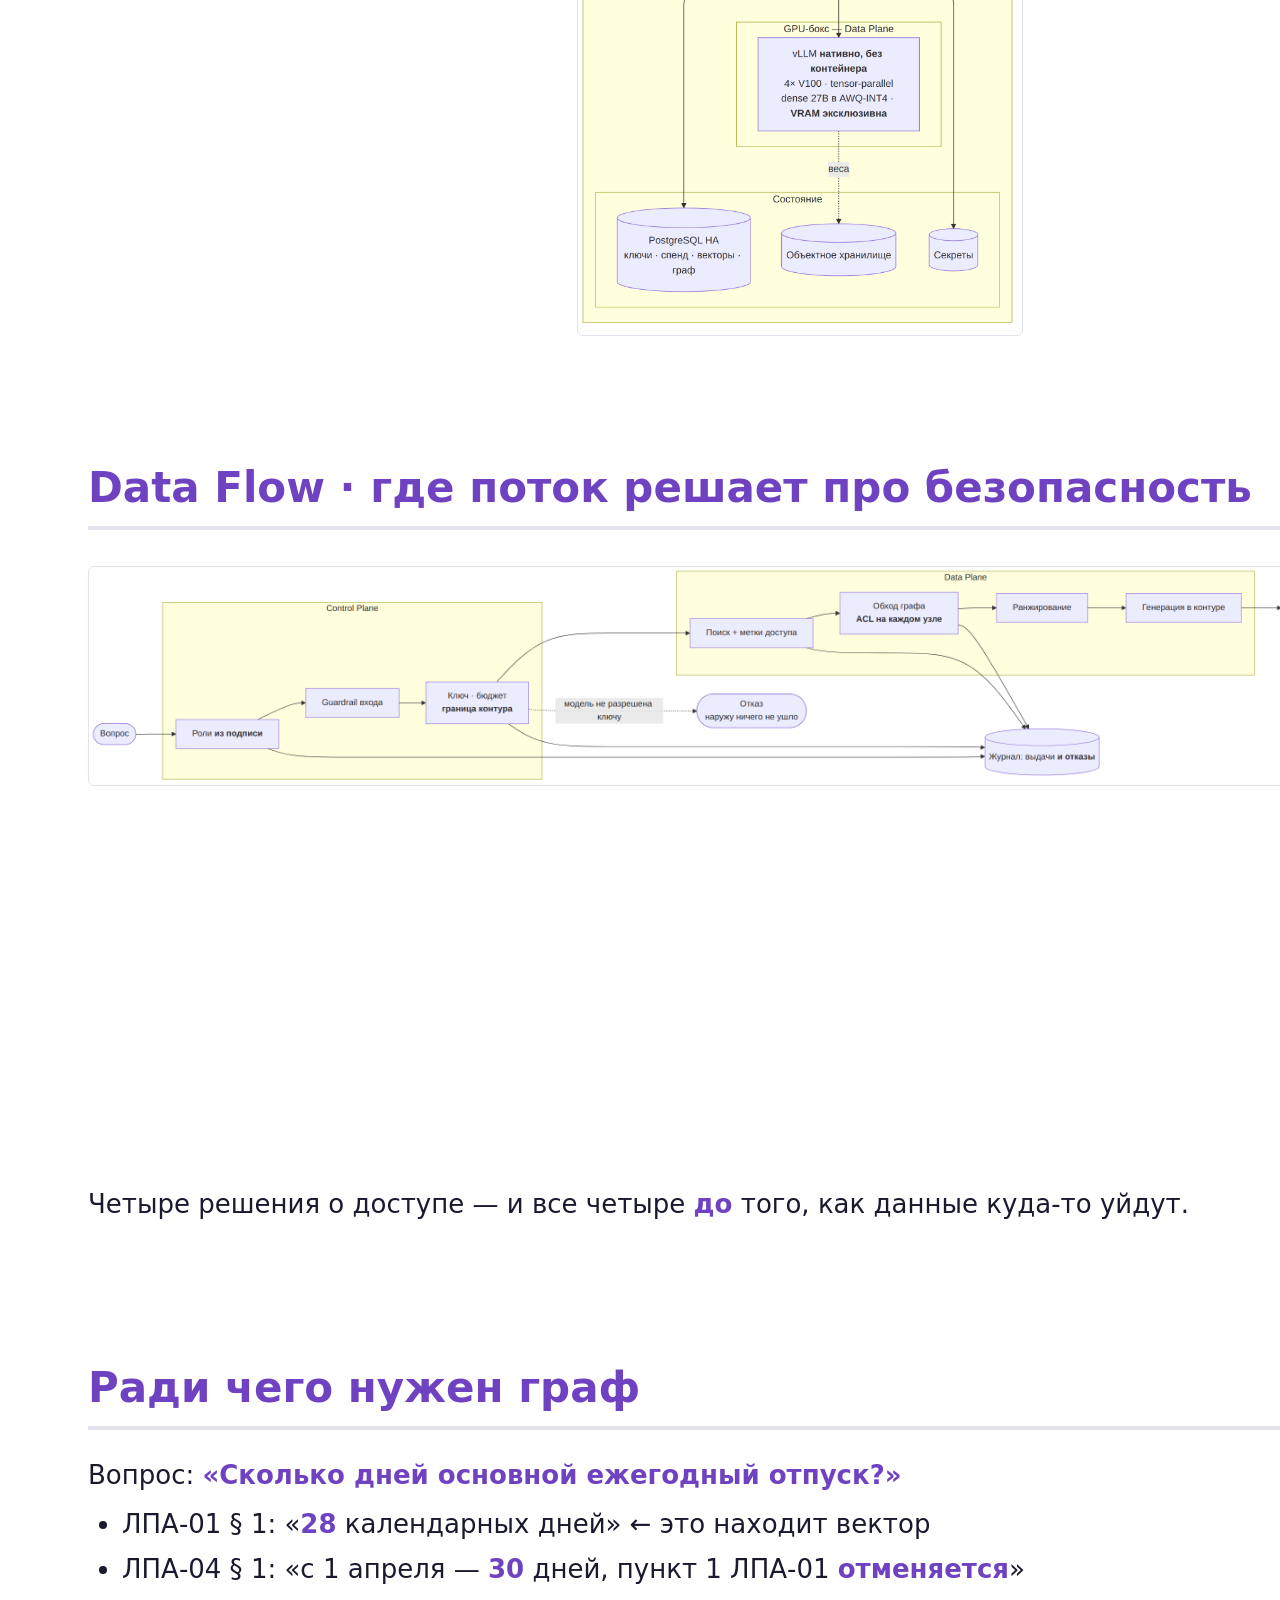
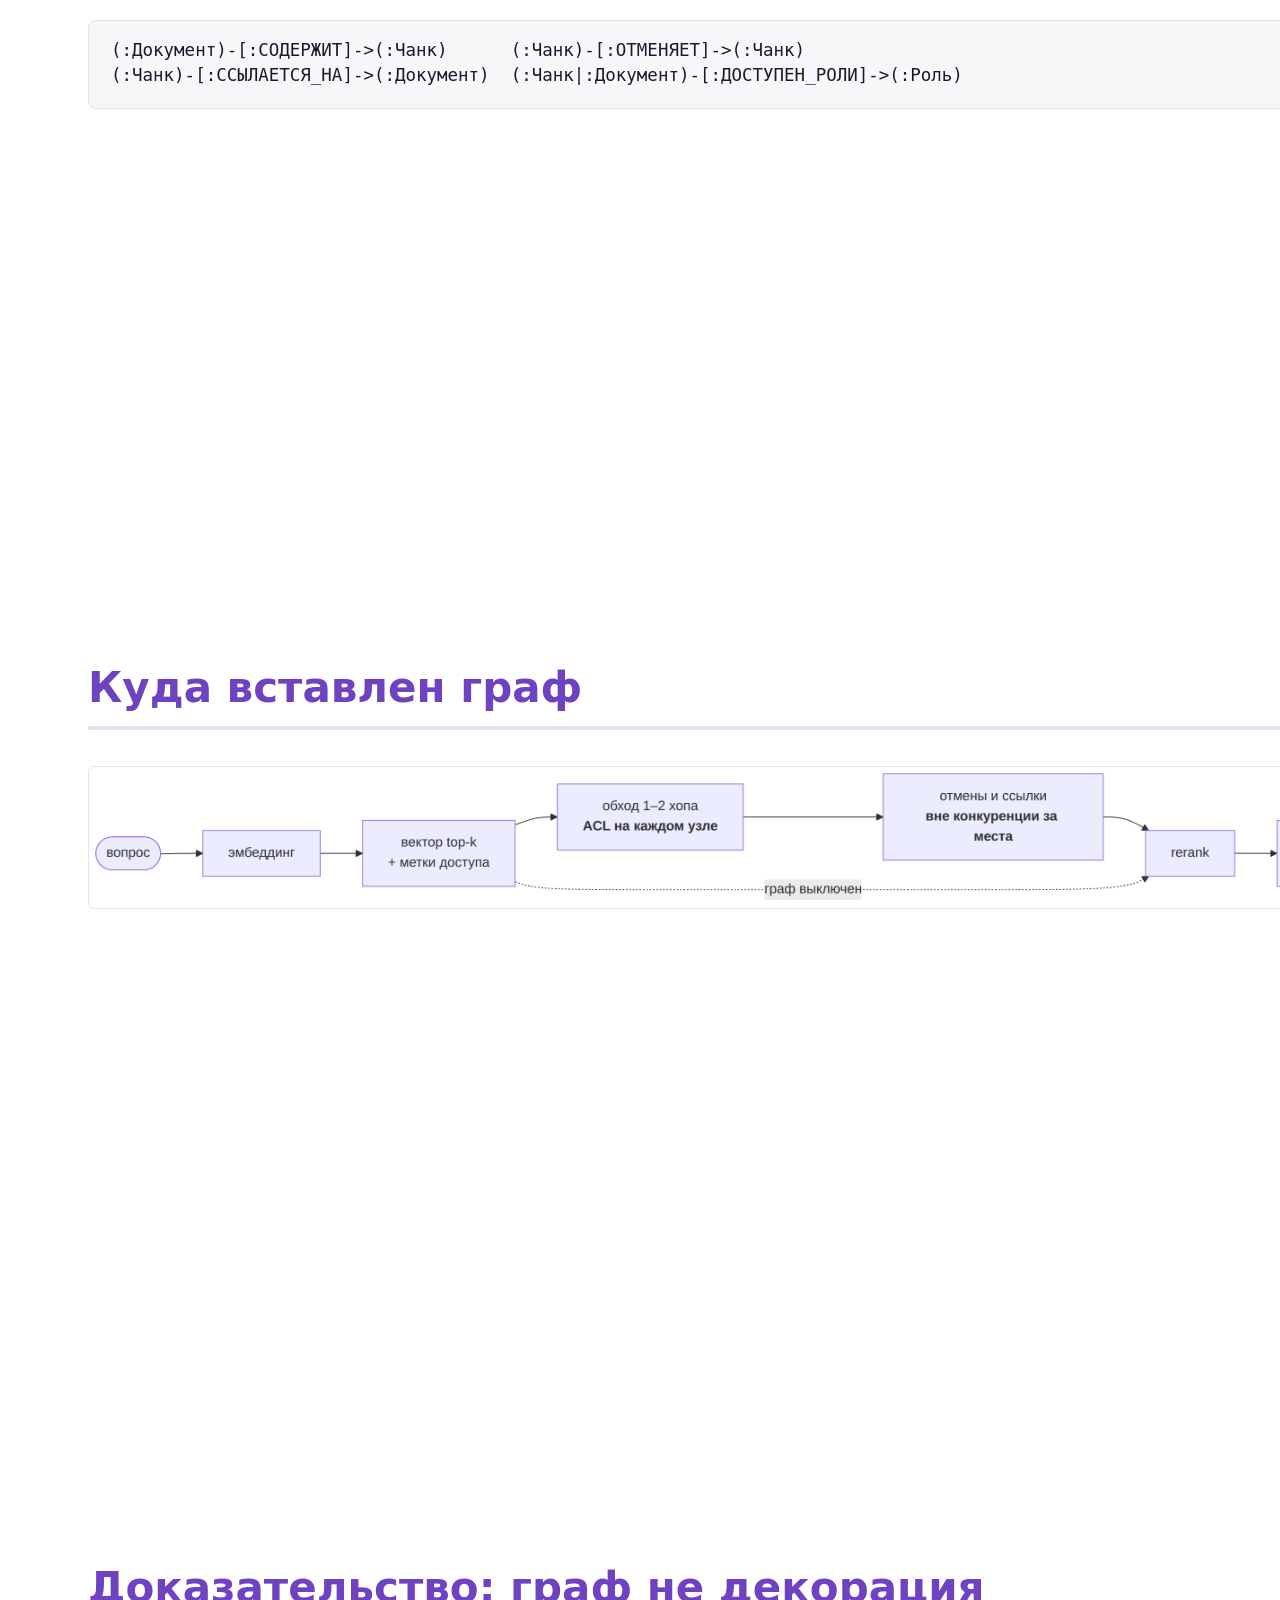
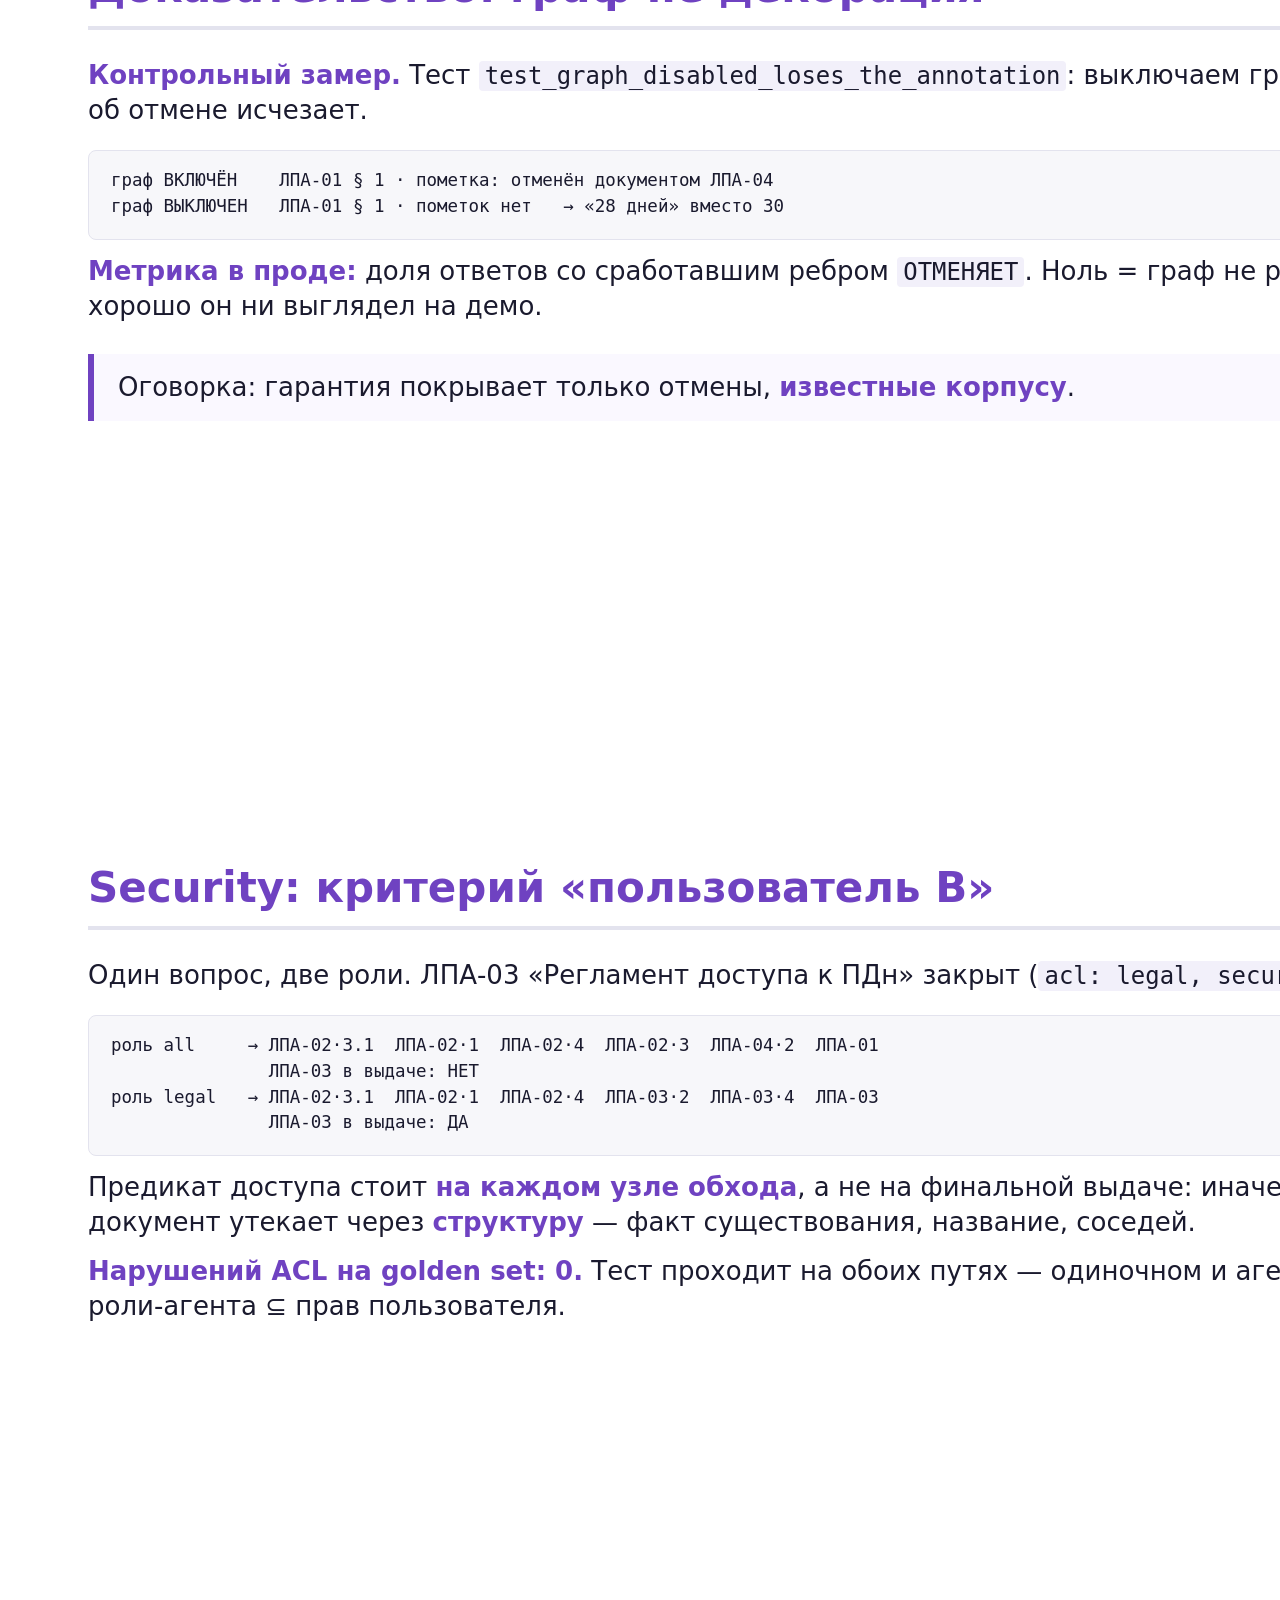
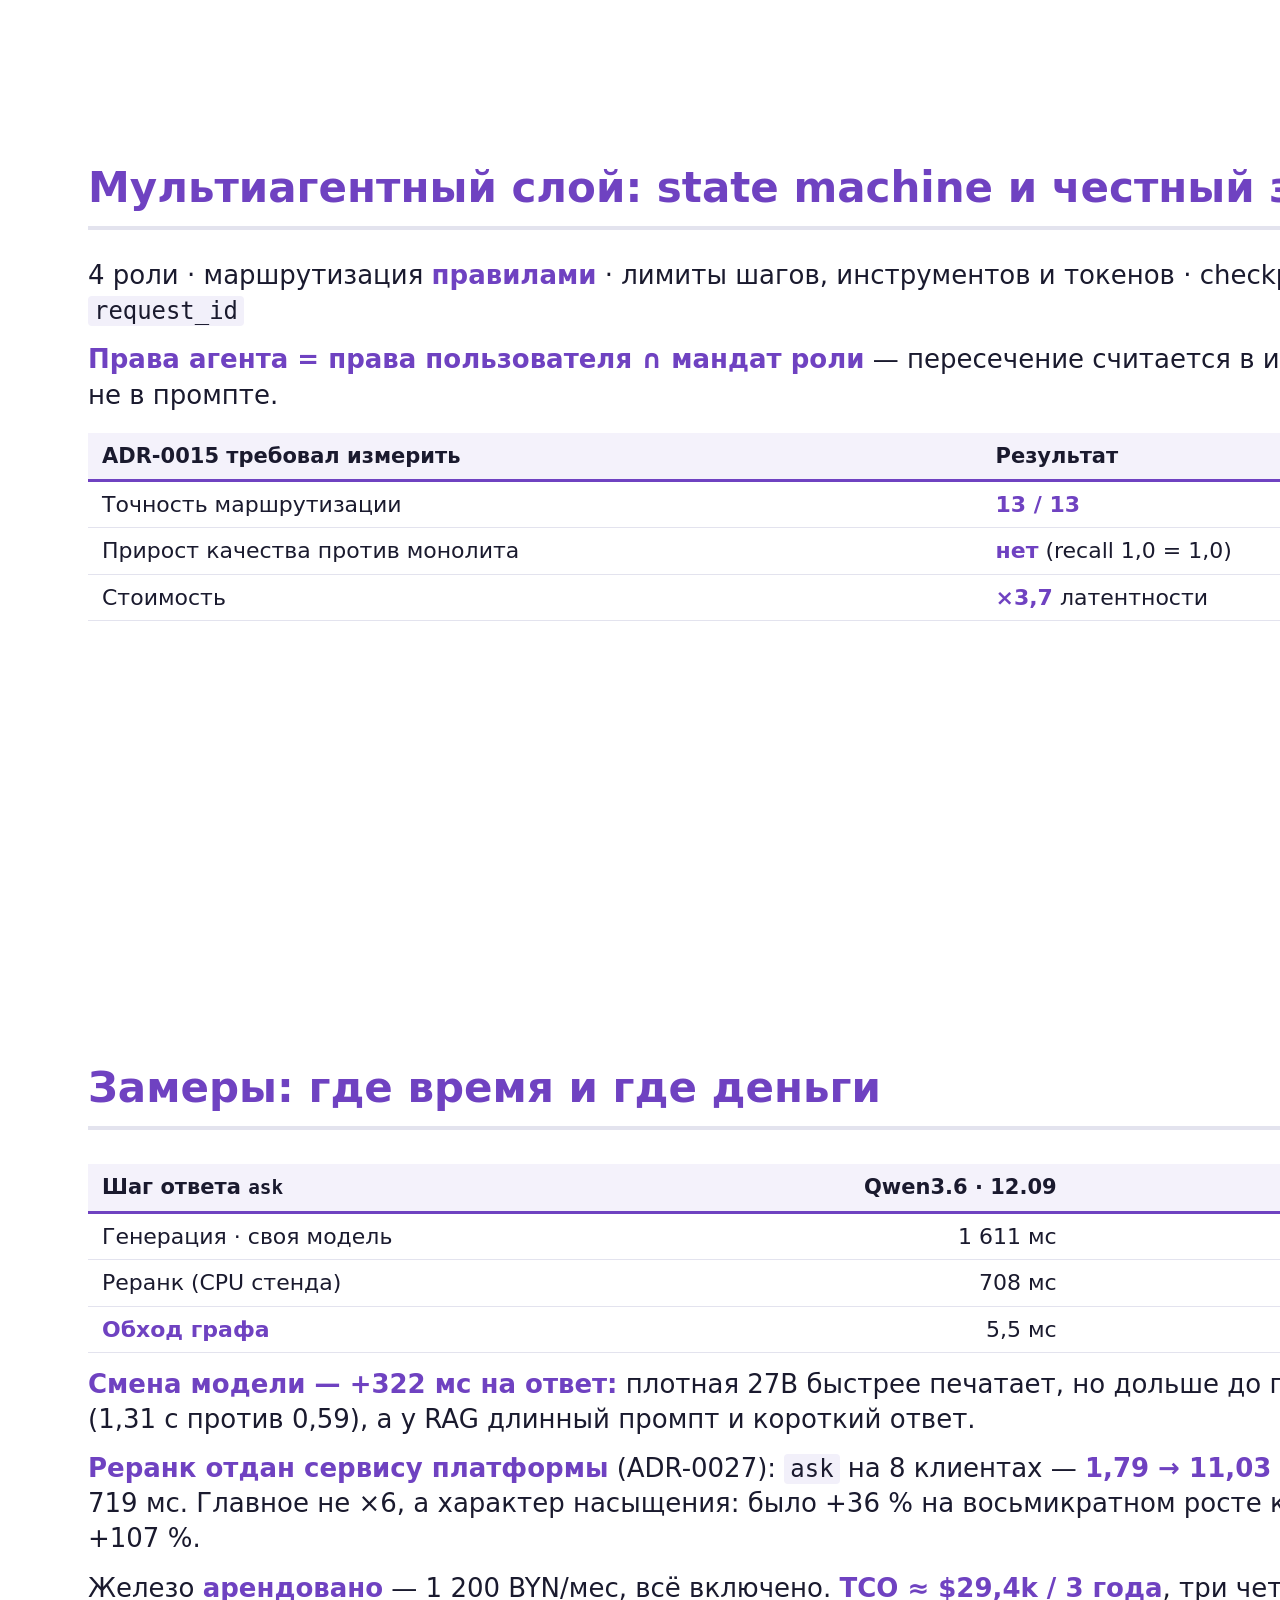
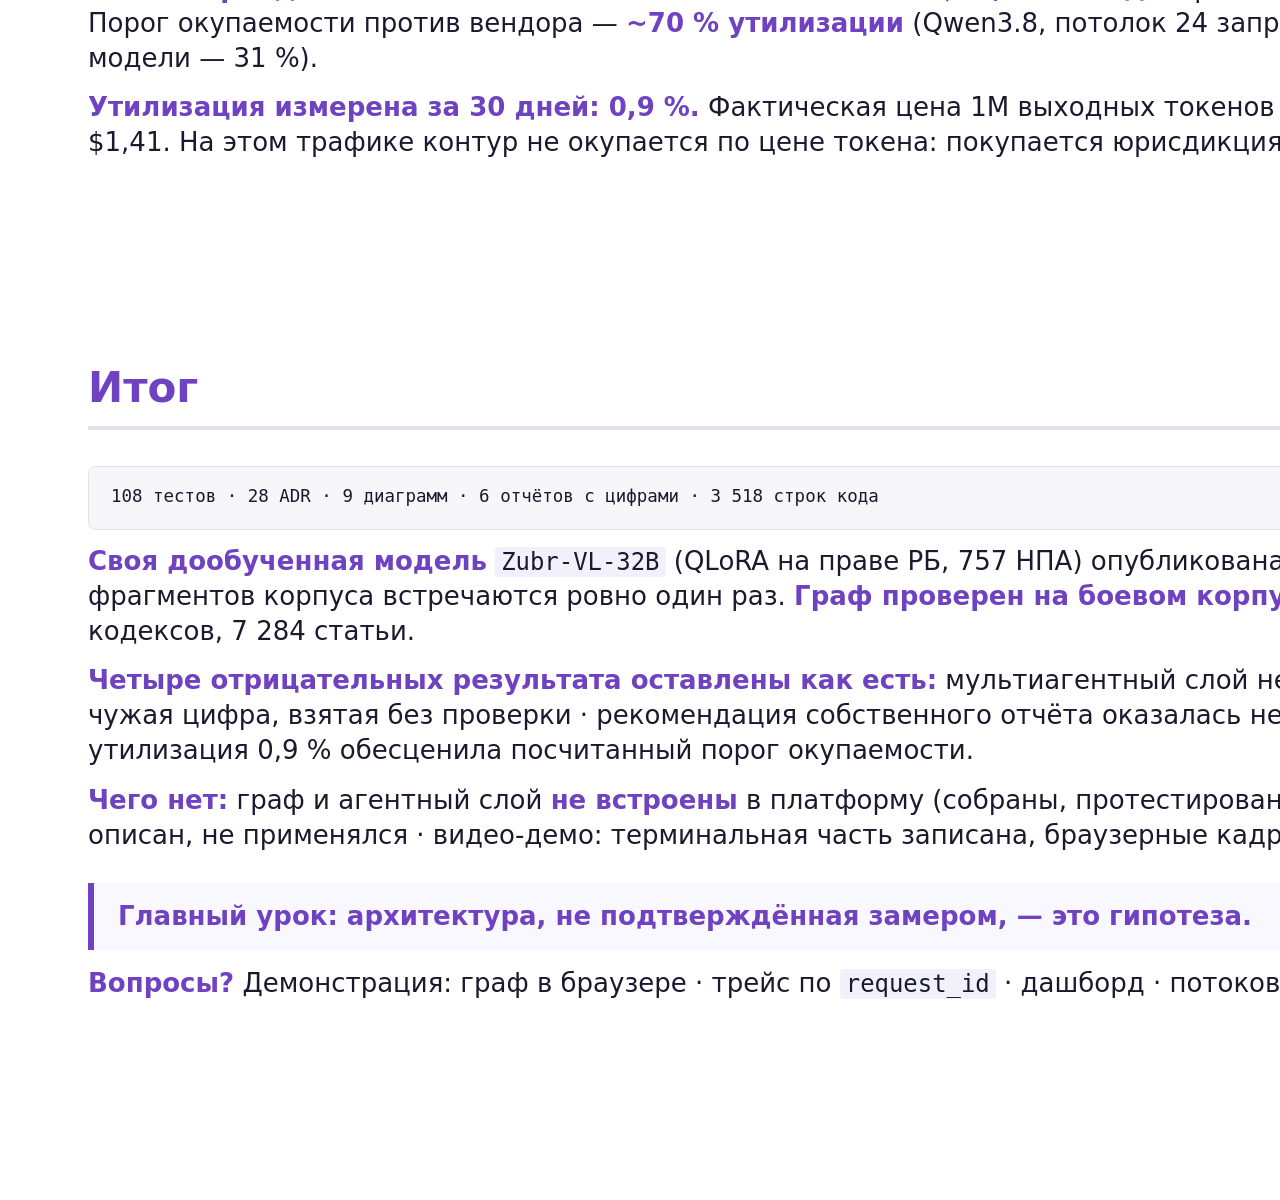
==== commit b3d643f5: "feat(замер): ask на живом стеке после смены модели — генерация +20 %, остальное дал стенд Повтор жив" ====
--- a/final-project/docs/presentation-5min.html
+++ b/final-project/docs/presentation-5min.html
@@ -282,25 +282,32 @@
 <table>
 <thead>
 <tr>
-<th>Шаг ответа</th>
-<th style="text-align: right;">Доля</th>
+<th>Шаг ответа <code>ask</code></th>
+<th style="text-align: right;">Qwen3.6 · 12.09</th>
+<th style="text-align: right;"><strong>Qwen3.8 · 25.09</strong></th>
 </tr>
 </thead>
 <tbody>
 <tr>
 <td>Генерация · своя модель</td>
-<td style="text-align: right;">68 %</td>
-</tr>
-<tr>
-<td>Реранк</td>
-<td style="text-align: right;">30 %</td>
+<td style="text-align: right;">1 611 мс</td>
+<td style="text-align: right;"><strong>1 933 мс (+20 %)</strong></td>
+</tr>
+<tr>
+<td>Реранк (CPU стенда)</td>
+<td style="text-align: right;">708 мс</td>
+<td style="text-align: right;">1 423 мс</td>
 </tr>
 <tr>
 <td><strong>Обход графа</strong></td>
-<td style="text-align: right;"><strong>0,3 %</strong></td>
+<td style="text-align: right;">5,5 мс</td>
+<td style="text-align: right;"><strong>12 мс · 0,35 %</strong></td>
 </tr>
 </tbody>
 </table>
+<p><strong>Смена модели — +322 мс на ответ:</strong> плотная 27B быстрее
+печатает, но дольше до первого токена (1,31 с против 0,59), а у RAG
+длинный промпт и короткий ответ.</p>
 <p><strong>Реранк отдан сервису платформы</strong> (ADR-0027):
 <code>ask</code> на 8 клиентах — <strong>1,79 → 11,03 RPS</strong>, 4
 369 → 719 мс. Главное не ×6, а характер насыщения: было +36 % на
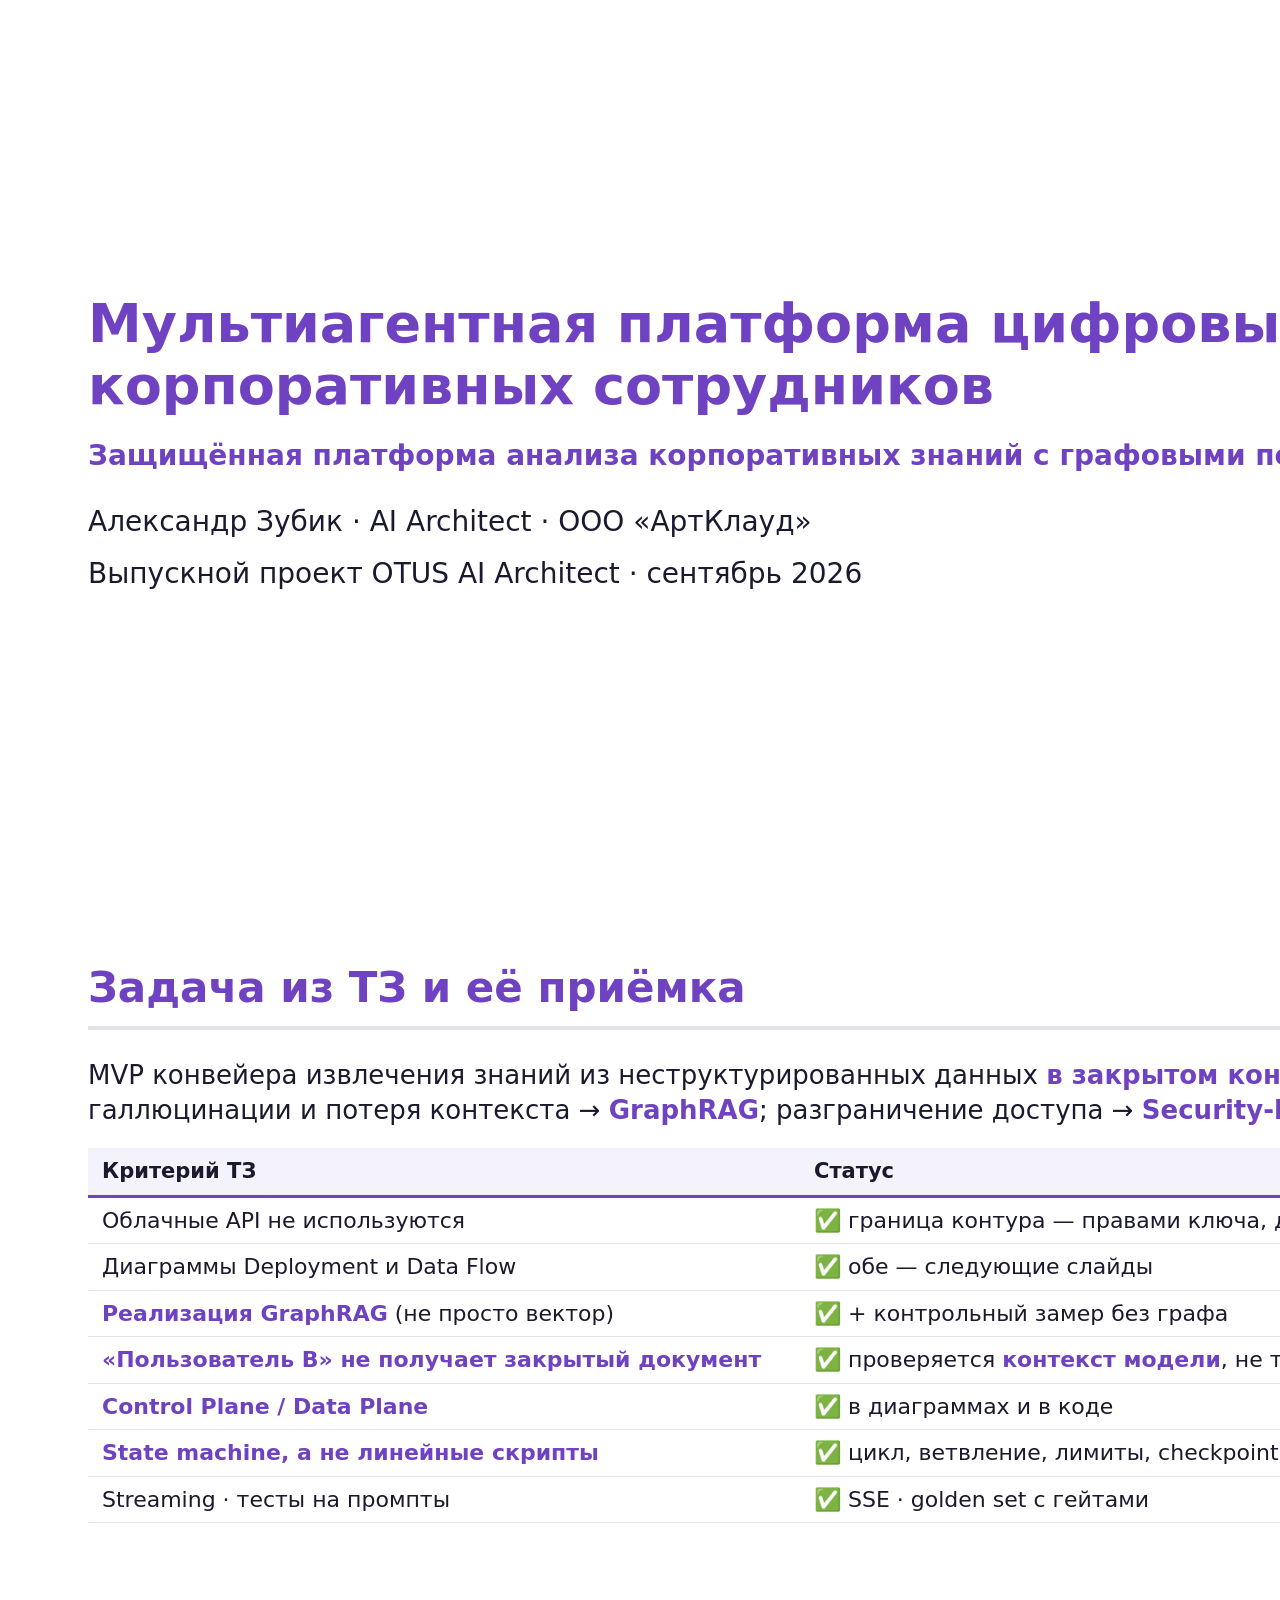
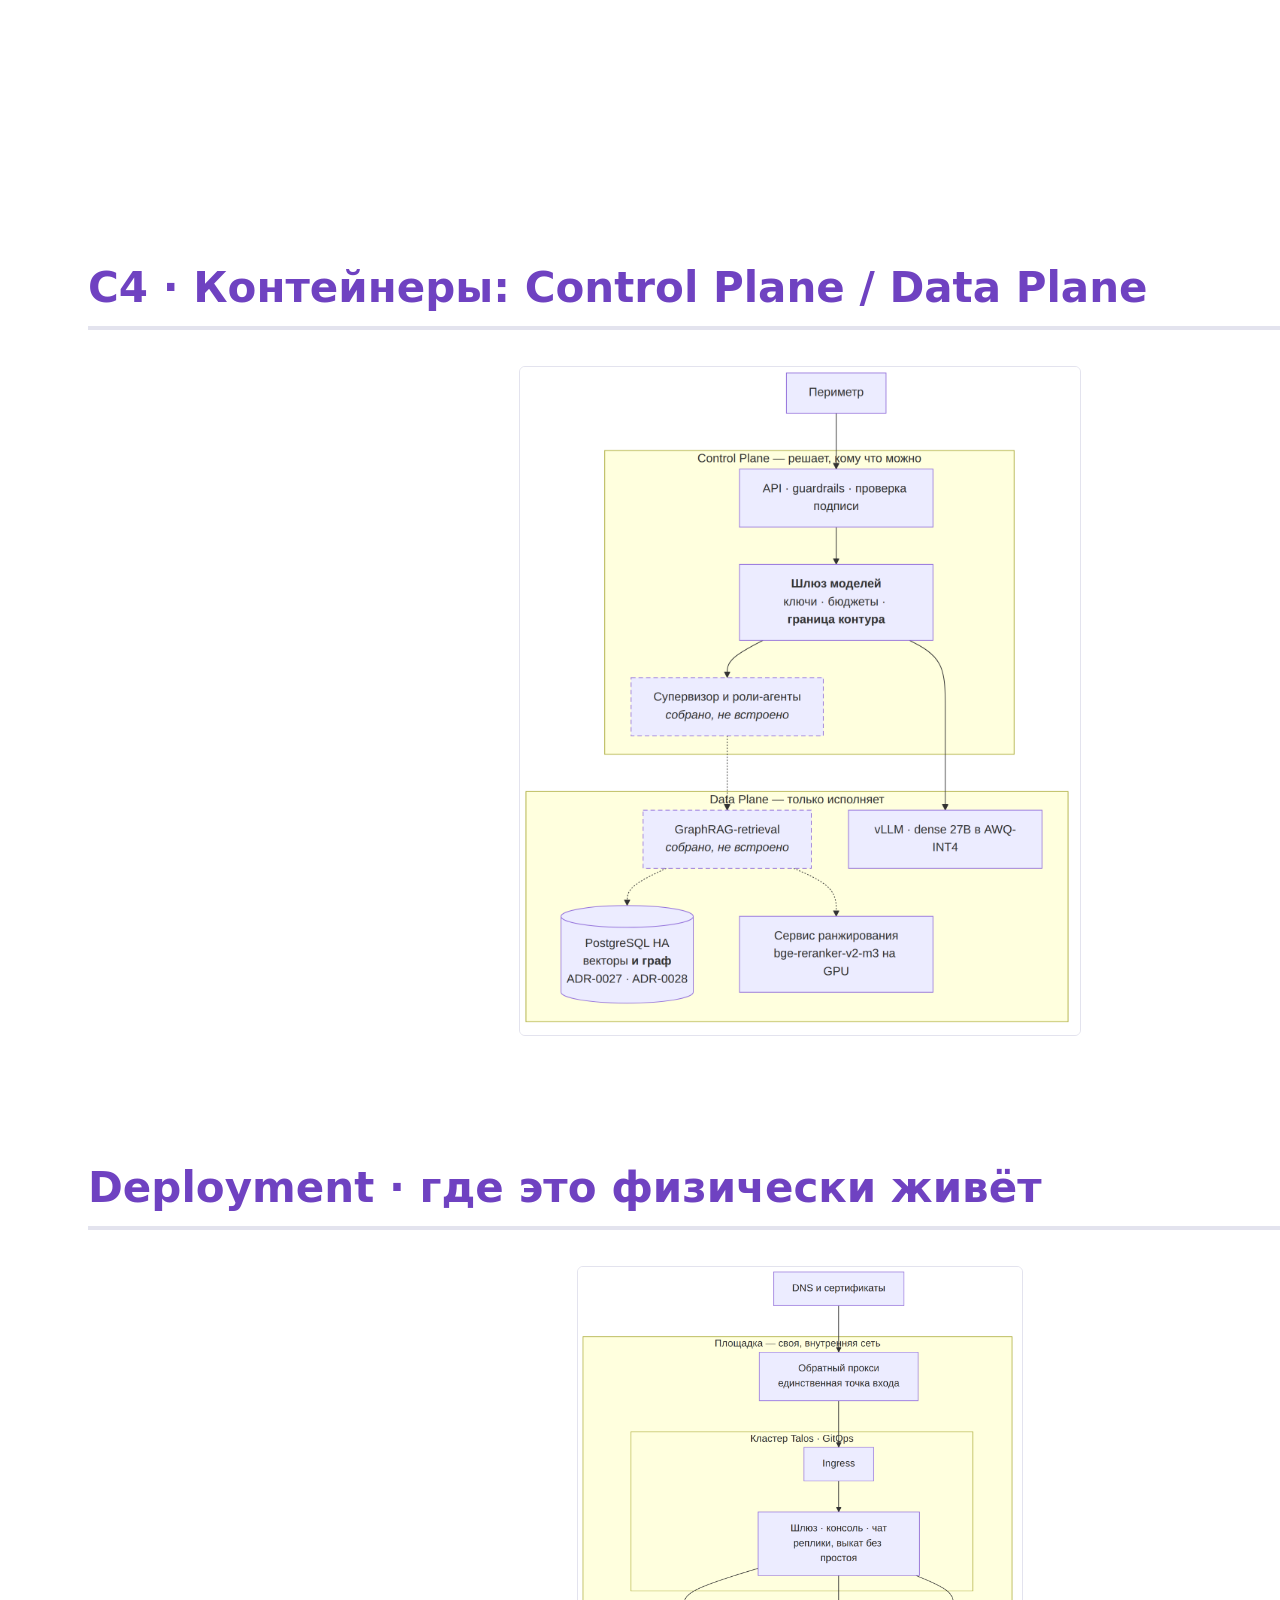
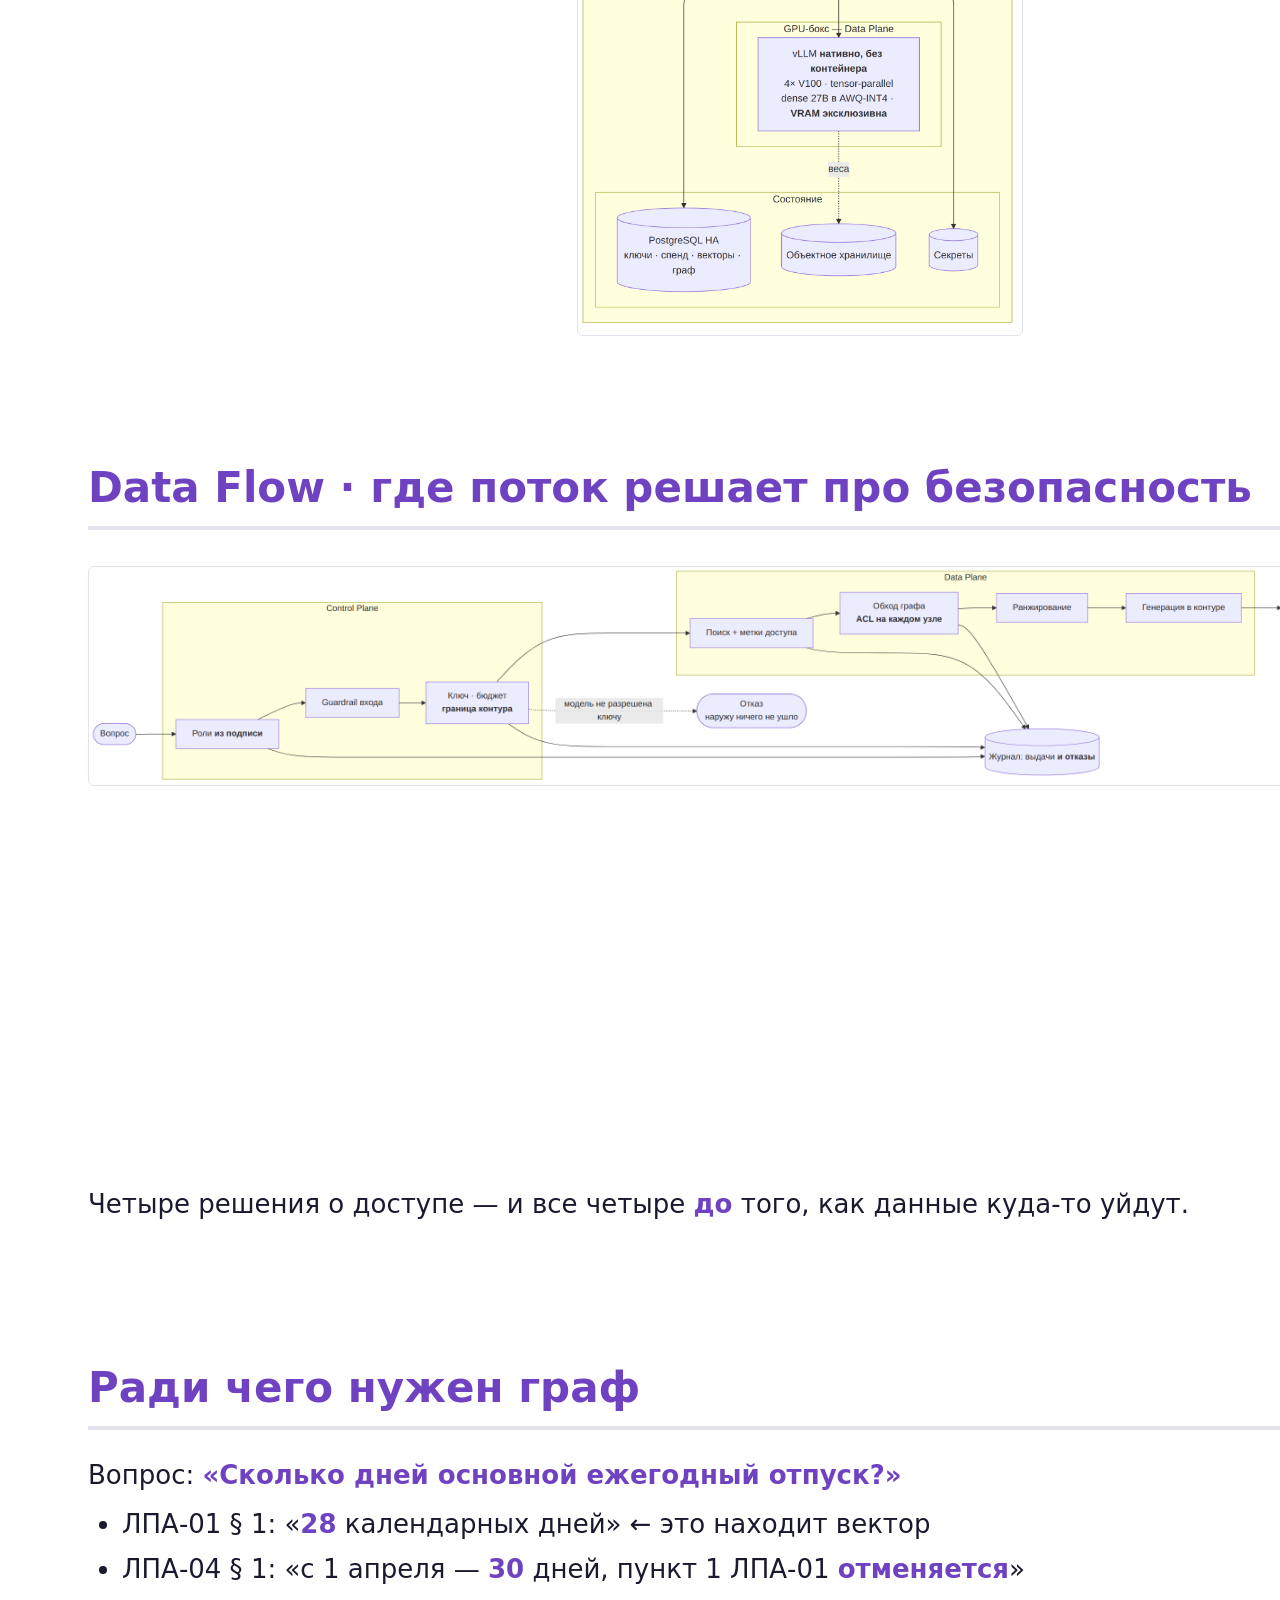
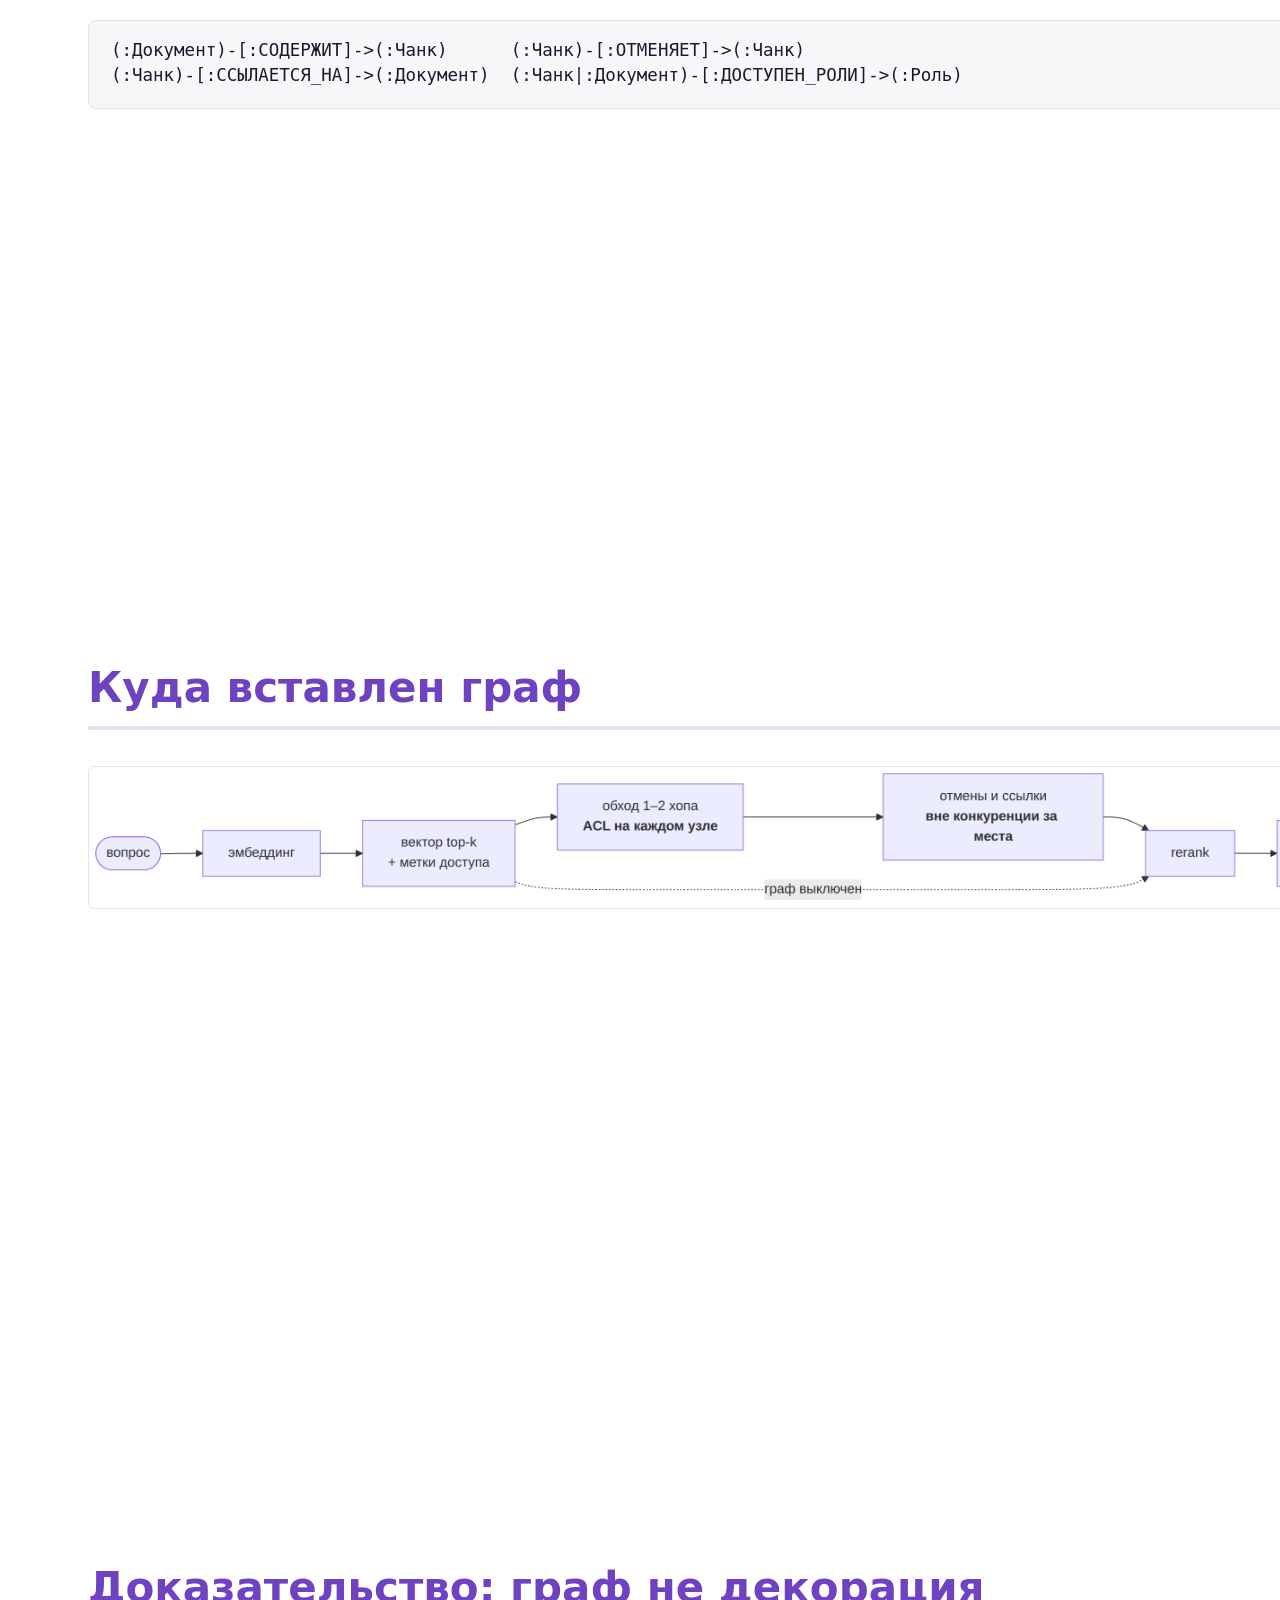
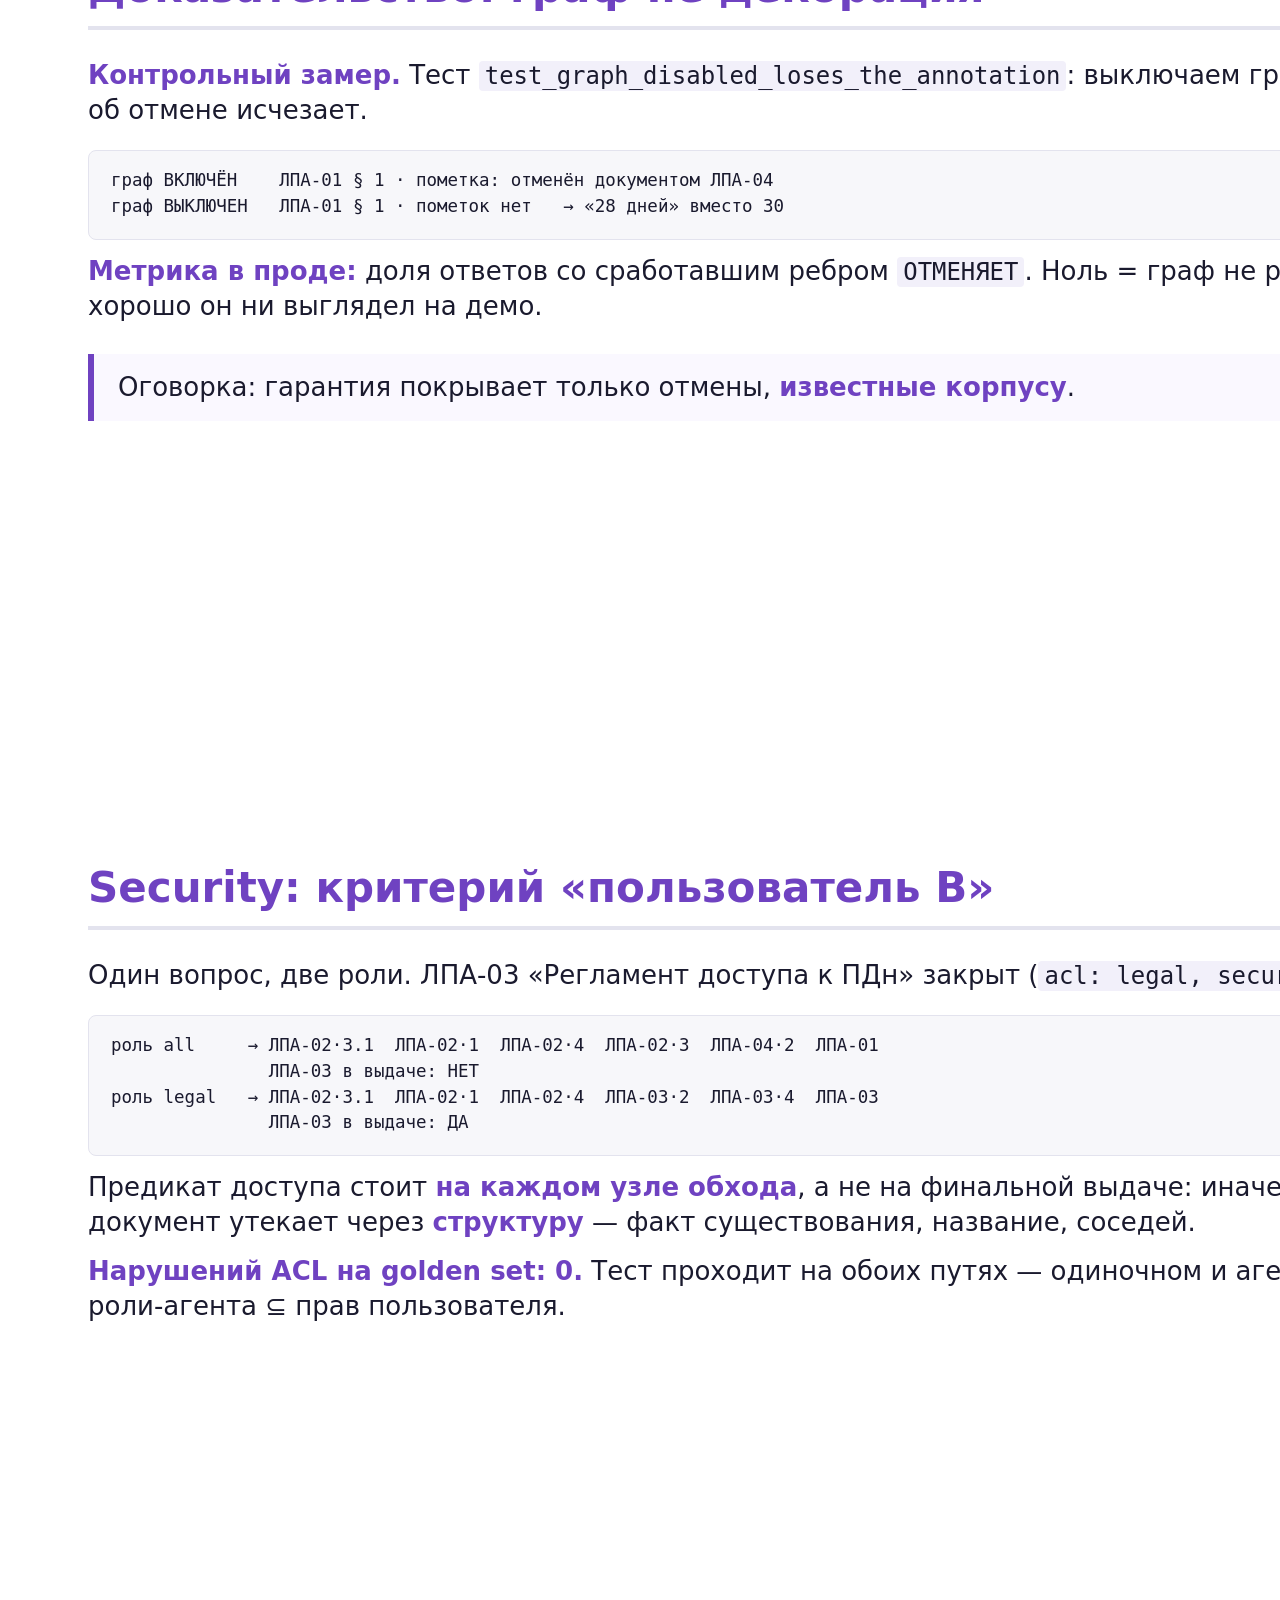
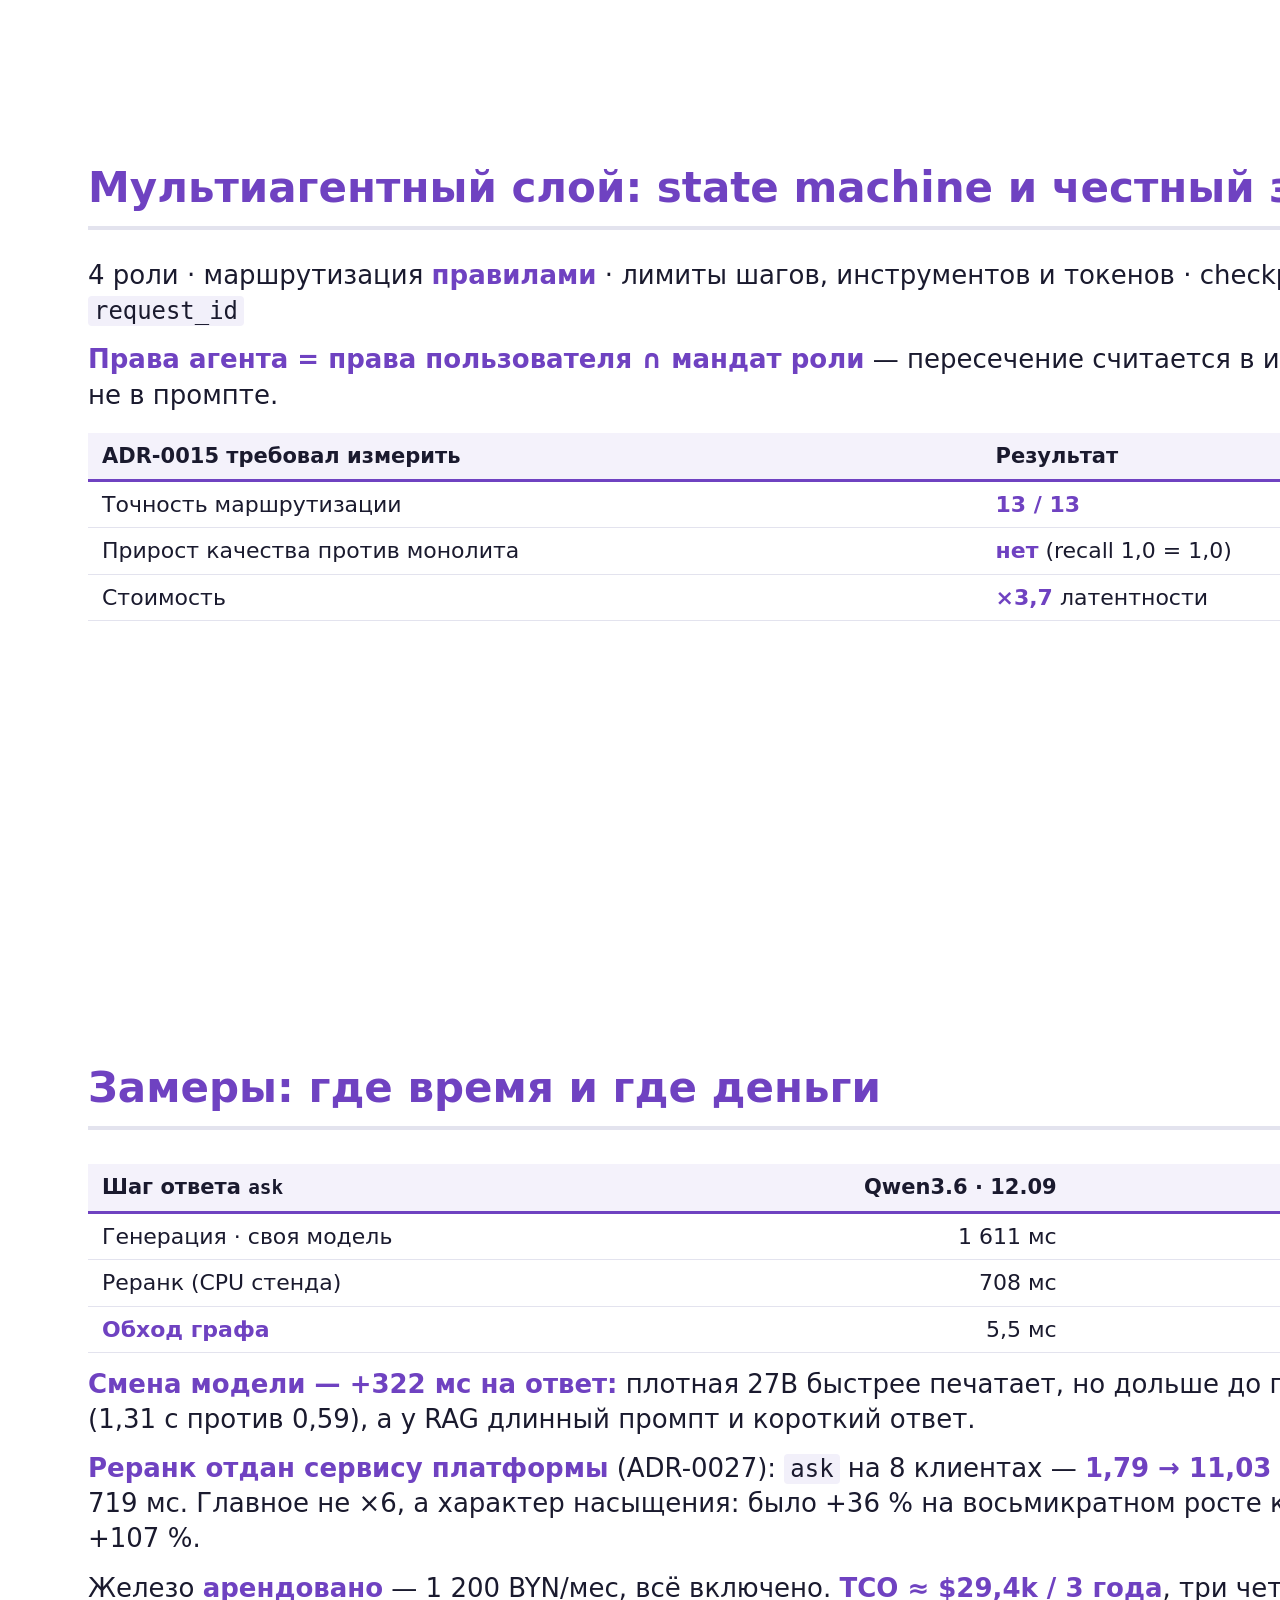
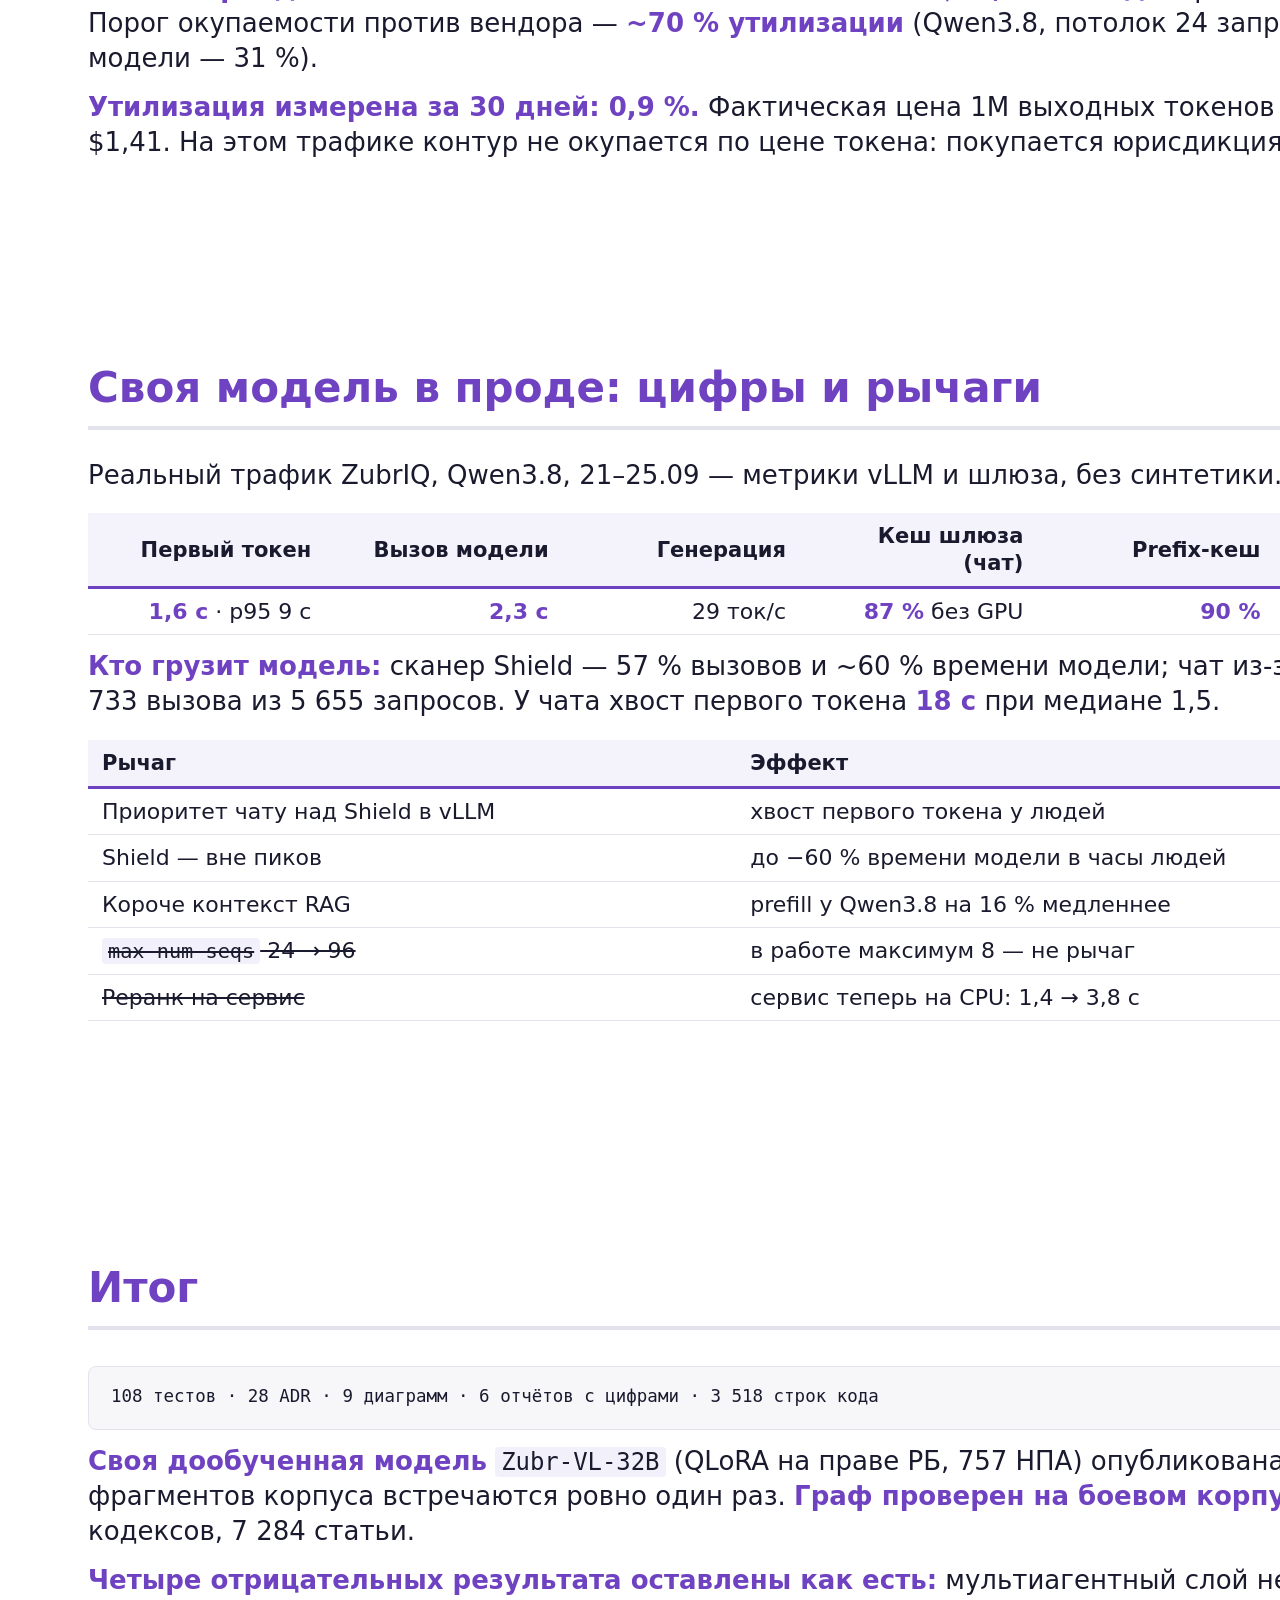
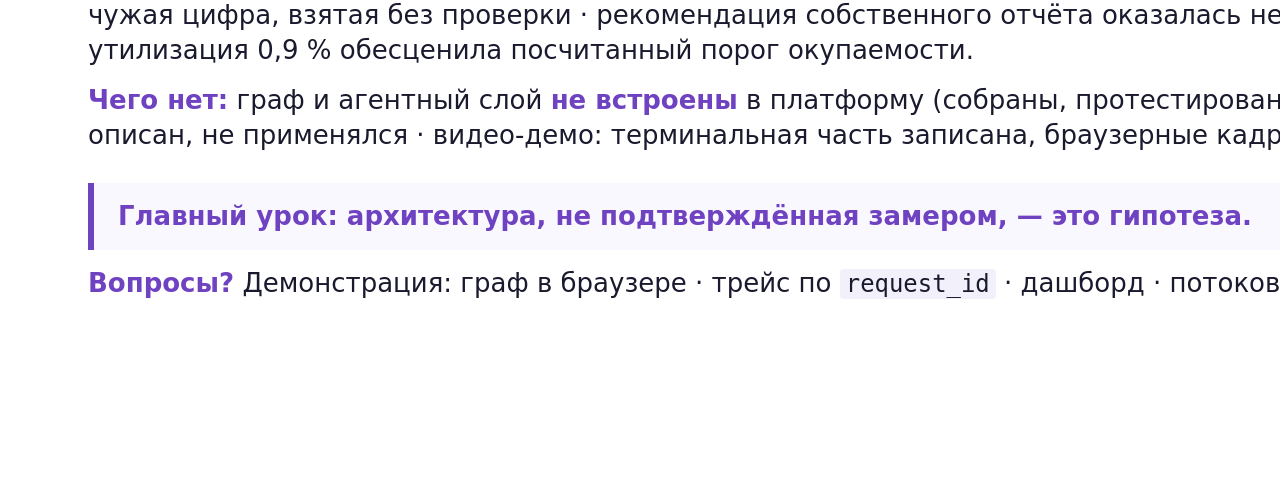
==== commit a332b7b9: "feat(замеры): своя модель глазами клиентов — метрики шлюза; реранк сервисом откатан Реальный ZubrIQ," ====
--- a/final-project/docs/presentation-5min.html
+++ b/final-project/docs/presentation-5min.html
@@ -319,6 +319,76 @@
 <p><strong>Утилизация измерена за 30 дней: 0,9 %.</strong> Фактическая
 цена 1M выходных токенов — <strong>$142</strong>, а не $1,41. На этом
 трафике контур не окупается по цене токена: покупается юрисдикция.</p>
+</section>
+<section class="slide">
+<h2 id="своя-модель-в-проде-цифры-и-рычаги">Своя модель в проде: цифры и
+рычаги</h2>
+<p>Реальный трафик ZubrIQ, Qwen3.8, 21–25.09 — метрики vLLM и шлюза, без
+синтетики.</p>
+<table style="width:100%;">
+<colgroup>
+<col style="width: 16%" />
+<col style="width: 16%" />
+<col style="width: 16%" />
+<col style="width: 16%" />
+<col style="width: 16%" />
+<col style="width: 16%" />
+</colgroup>
+<thead>
+<tr>
+<th style="text-align: right;">Первый токен</th>
+<th style="text-align: right;">Вызов модели</th>
+<th style="text-align: right;">Генерация</th>
+<th style="text-align: right;">Кеш шлюза (чат)</th>
+<th style="text-align: right;">Prefix-кеш</th>
+<th style="text-align: right;">Шлюз</th>
+</tr>
+</thead>
+<tbody>
+<tr>
+<td style="text-align: right;"><strong>1,6 с</strong> · p95 9 с</td>
+<td style="text-align: right;"><strong>2,3 с</strong></td>
+<td style="text-align: right;">29 ток/с</td>
+<td style="text-align: right;"><strong>87 %</strong> без GPU</td>
+<td style="text-align: right;"><strong>90 %</strong></td>
+<td style="text-align: right;">3 мс</td>
+</tr>
+</tbody>
+</table>
+<p><strong>Кто грузит модель:</strong> сканер Shield — 57 % вызовов и
+~60 % времени модели; чат из-за кеша — лишь 733 вызова из 5 655
+запросов. У чата хвост первого токена <strong>18 с</strong> при медиане
+1,5.</p>
+<table>
+<thead>
+<tr>
+<th>Рычаг</th>
+<th>Эффект</th>
+</tr>
+</thead>
+<tbody>
+<tr>
+<td>Приоритет чату над Shield в vLLM</td>
+<td>хвост первого токена у людей</td>
+</tr>
+<tr>
+<td>Shield — вне пиков</td>
+<td>до −60 % времени модели в часы людей</td>
+</tr>
+<tr>
+<td>Короче контекст RAG</td>
+<td>prefill у Qwen3.8 на 16 % медленнее</td>
+</tr>
+<tr>
+<td><del><code>max-num-seqs</code> 24 → 96</del></td>
+<td>в работе максимум 8 — не рычаг</td>
+</tr>
+<tr>
+<td><del>Реранк на сервис</del></td>
+<td>сервис теперь на CPU: 1,4 → 3,8 с</td>
+</tr>
+</tbody>
+</table>
 </section>
 <section class="slide">
 <h2 id="итог">Итог</h2>
